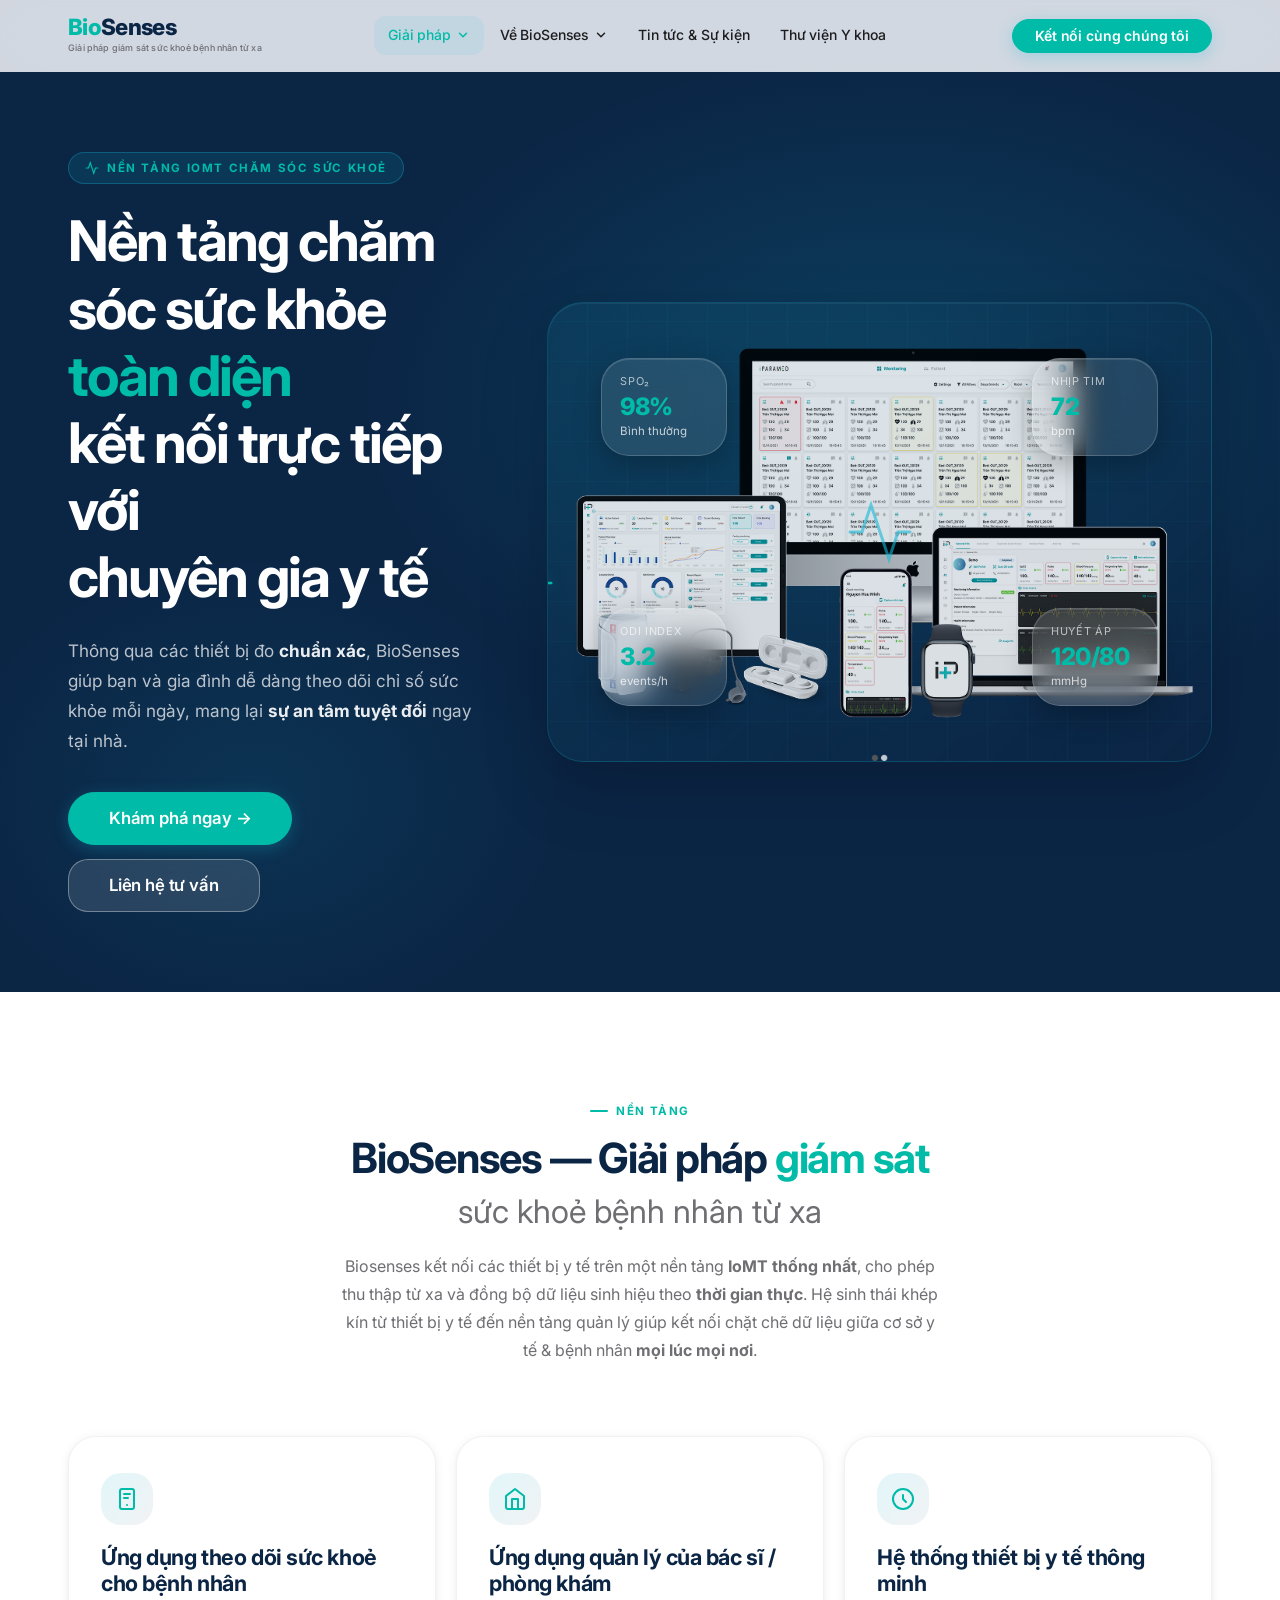
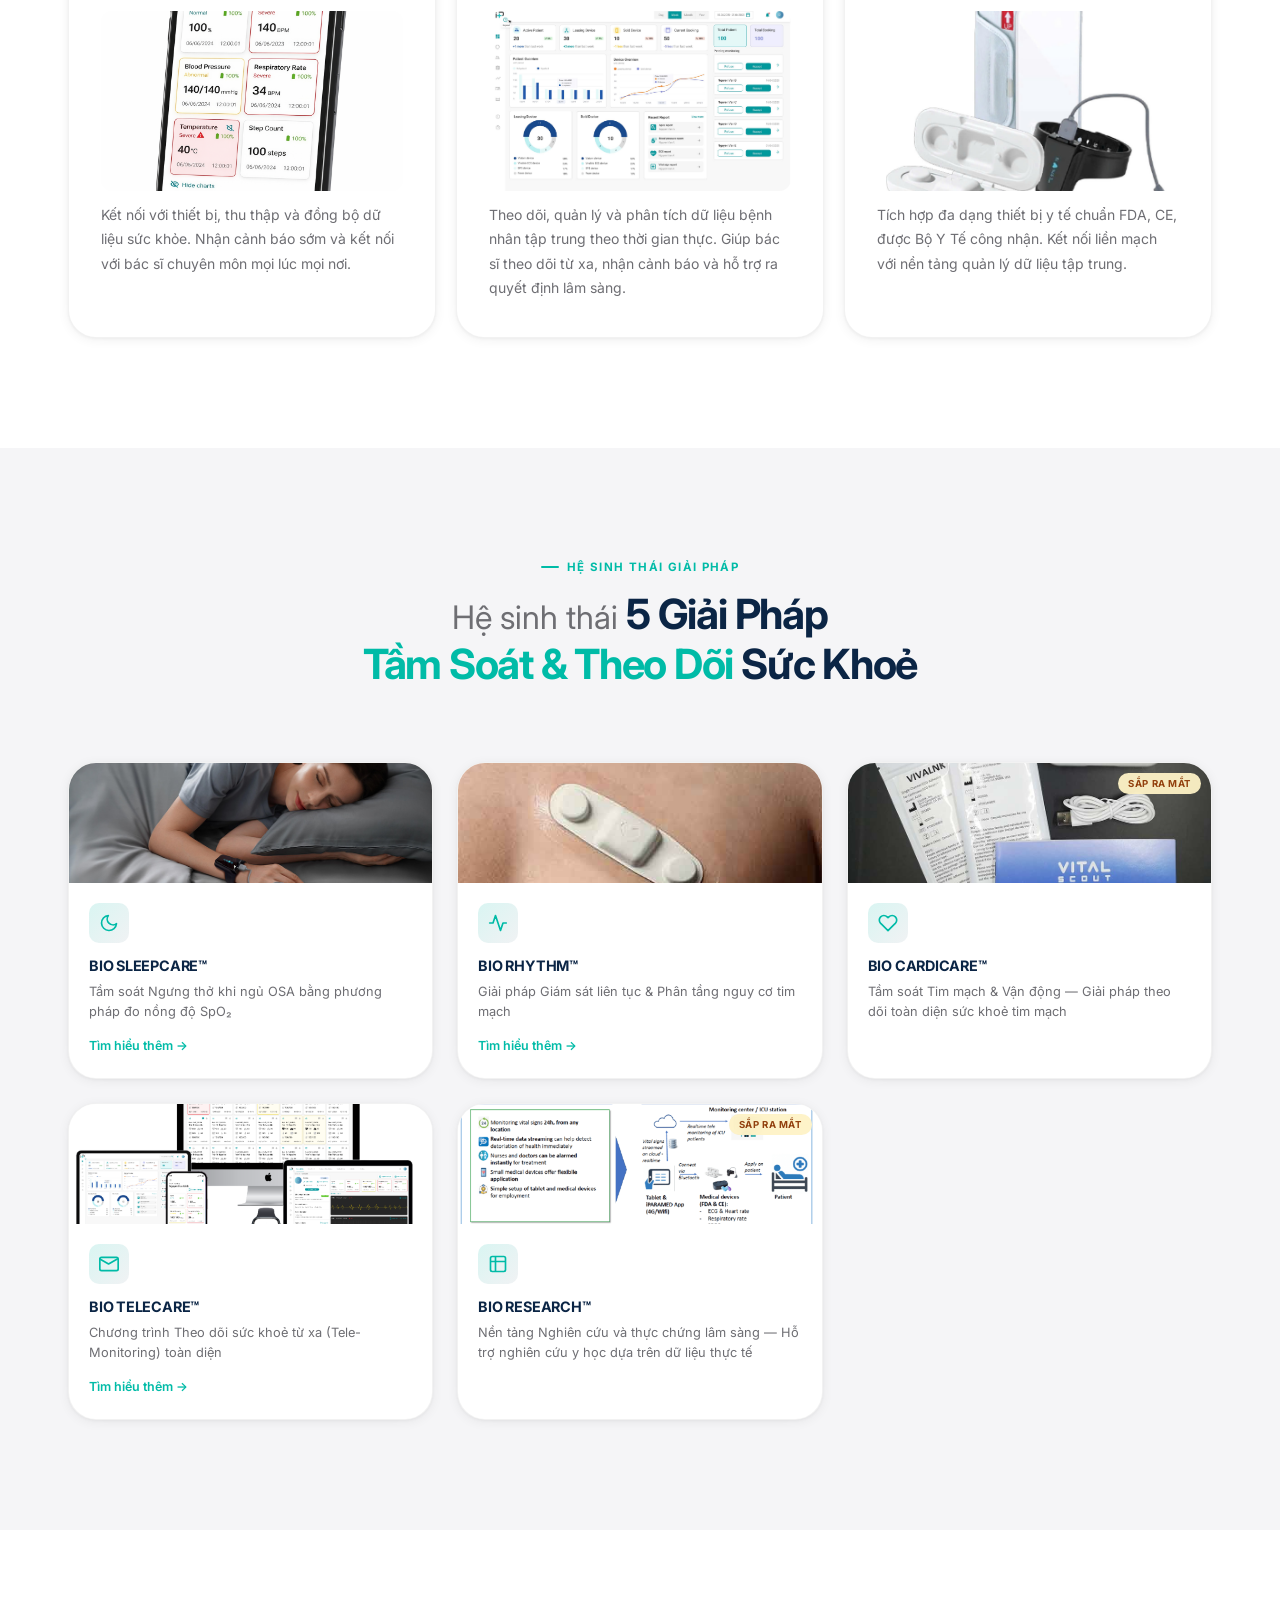
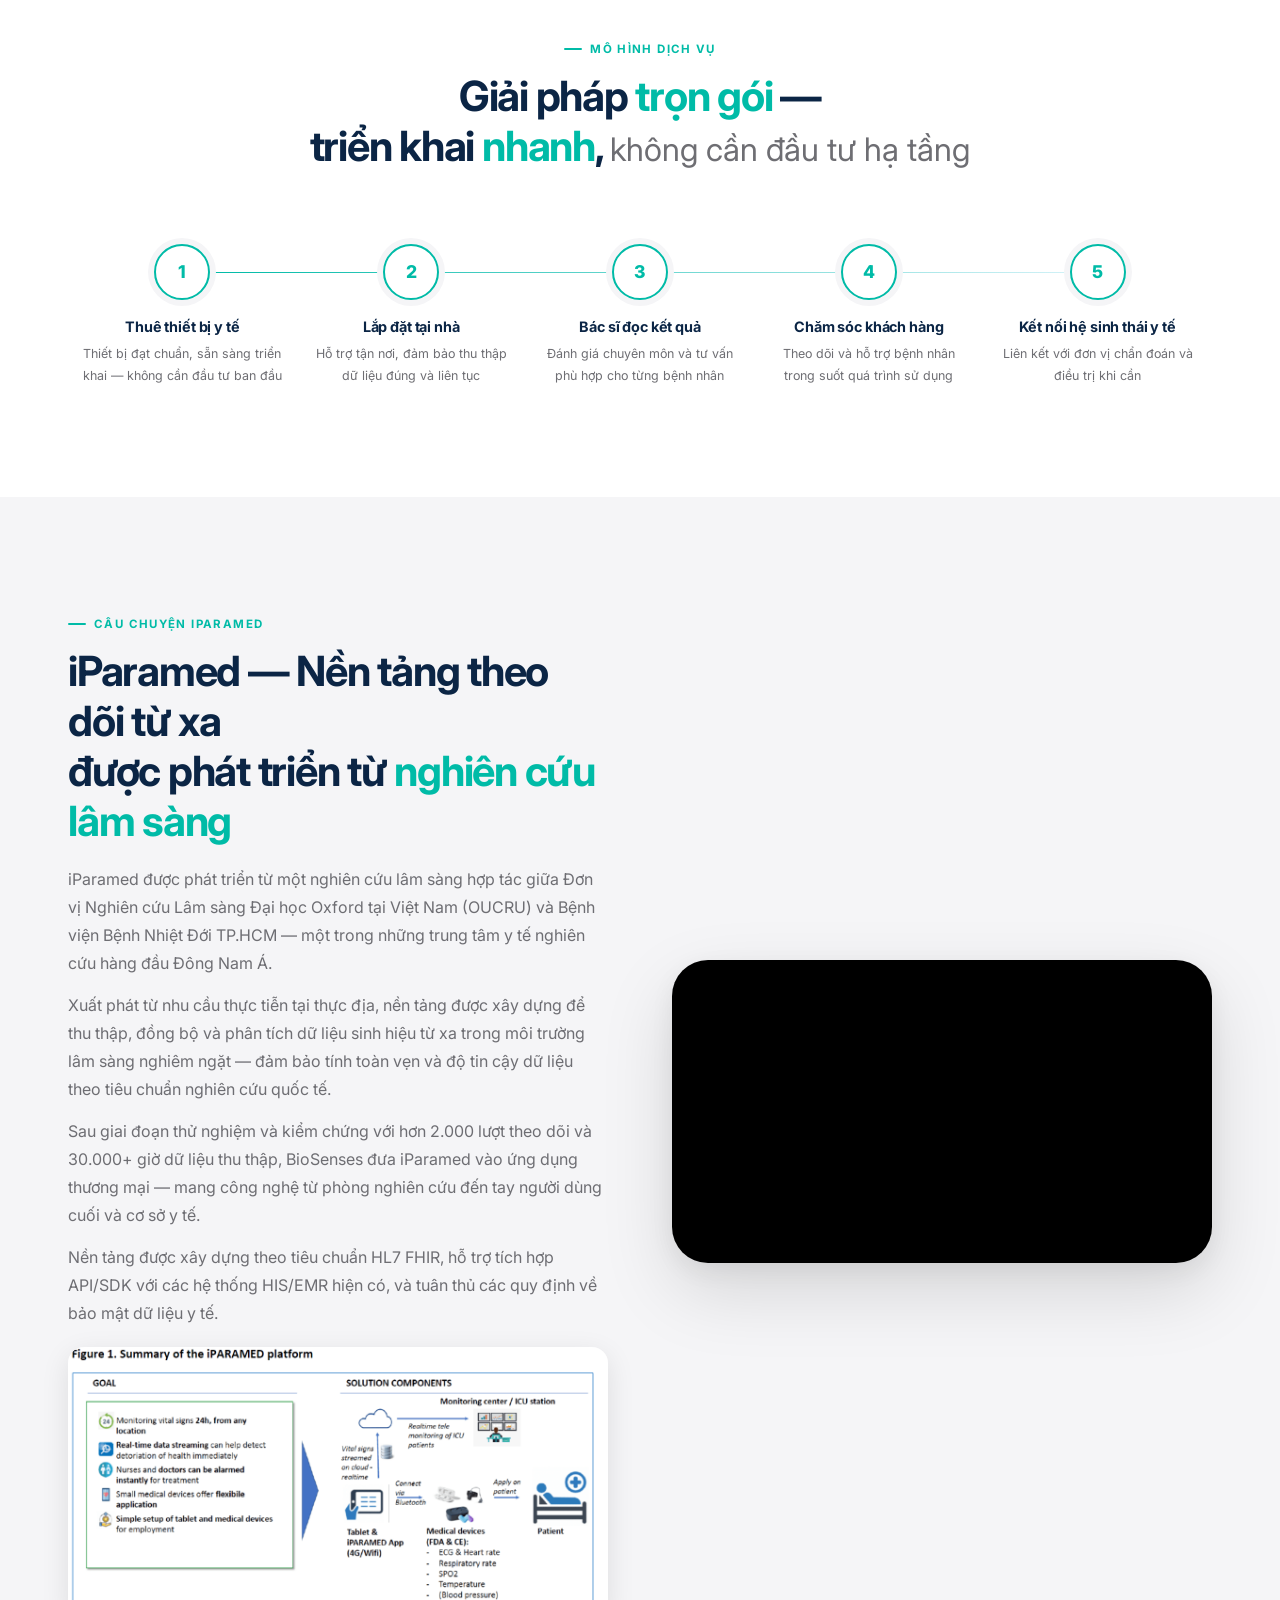
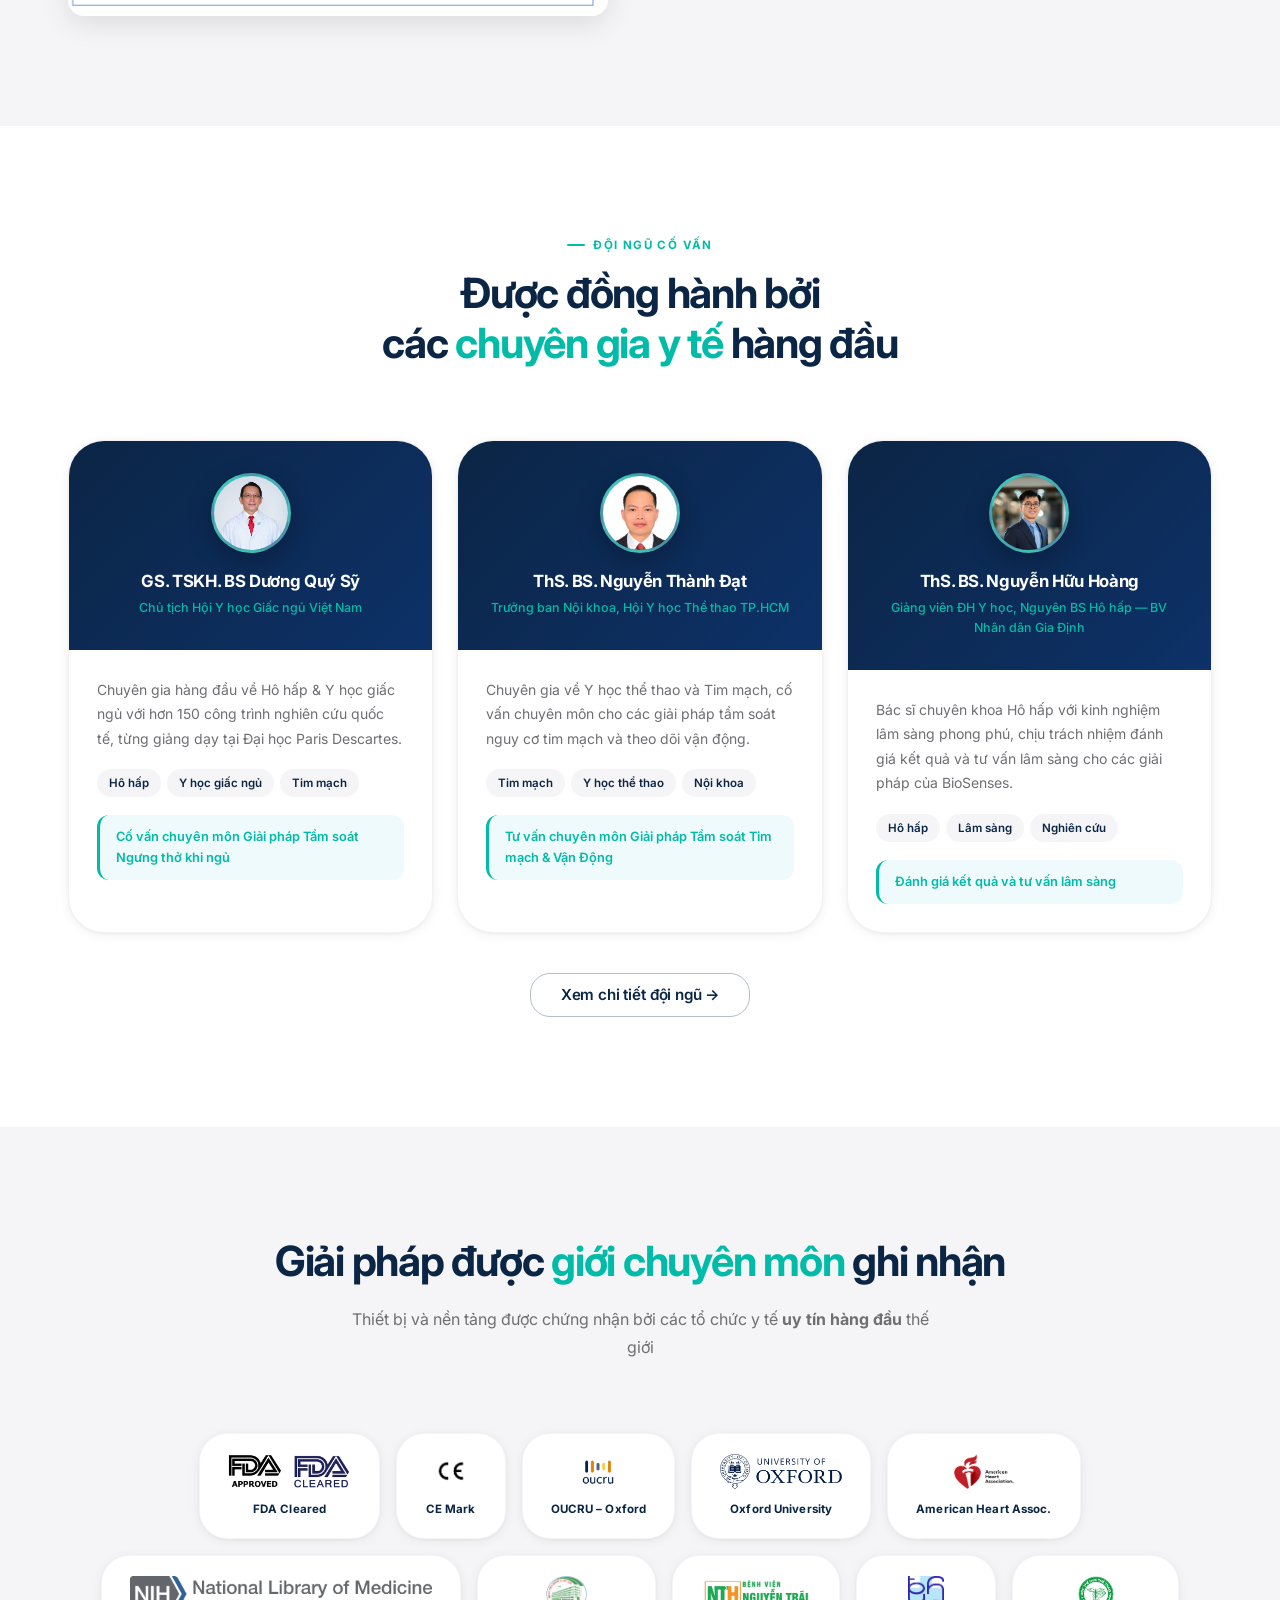
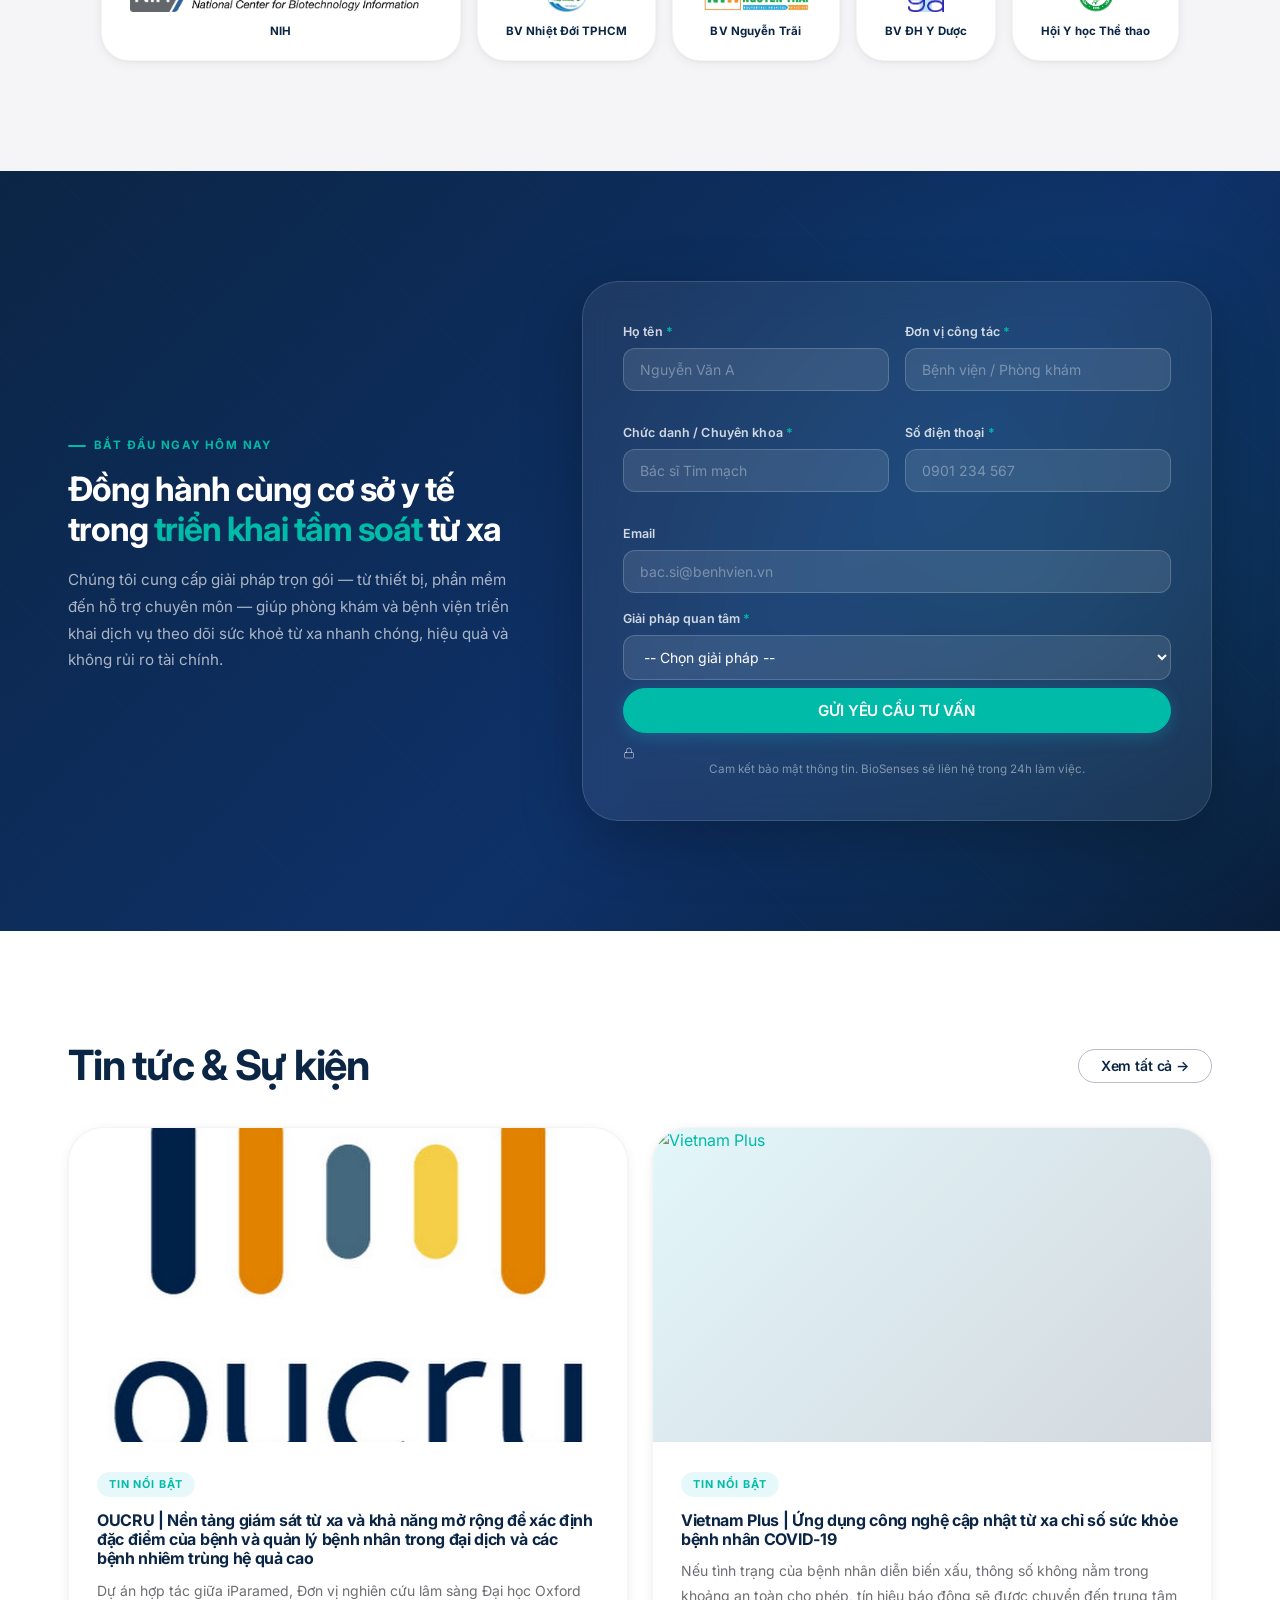
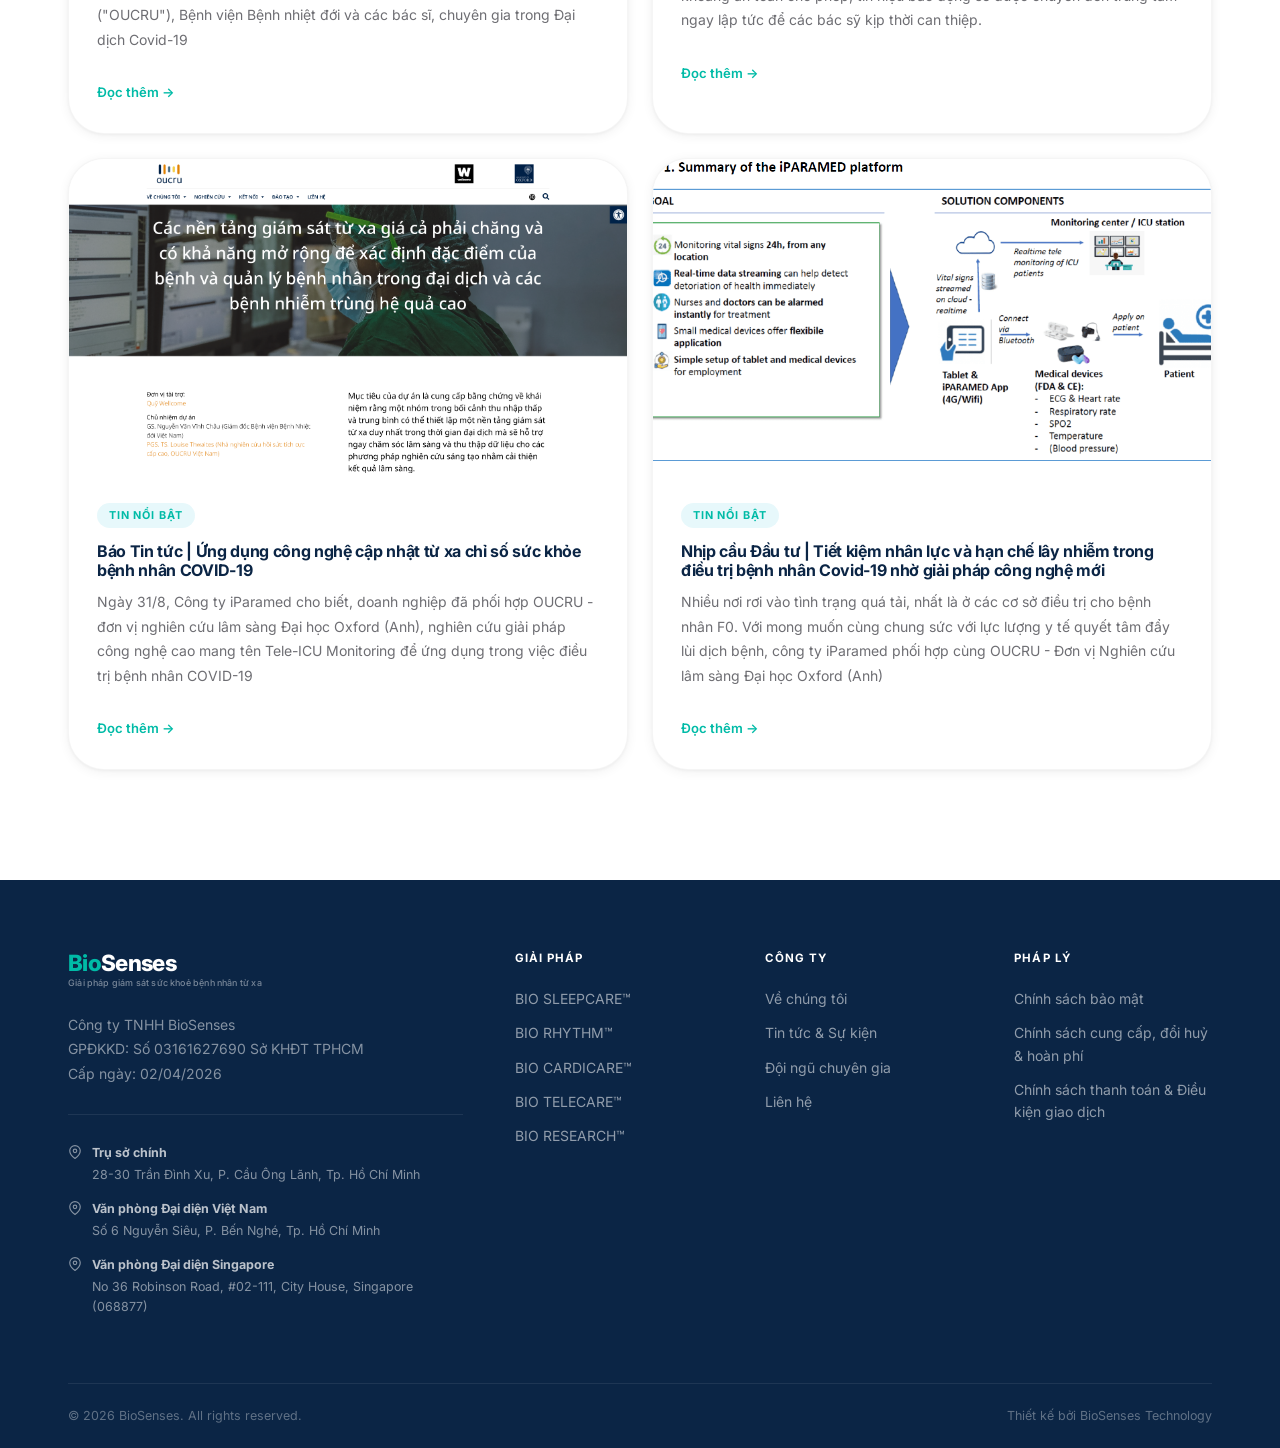
==== index.html @ 15a34243 "Initial commit: BioSenses static marketing website Co-Authored-By: Claude Sonnet 4.6 <noreply@anthro" ====
<!DOCTYPE html>
<html lang="vi">
<head>
  <meta charset="UTF-8" />
  <meta name="viewport" content="width=device-width, initial-scale=1.0" />
  <title>BioSenses — Nền tảng chăm sóc sức khoẻ toàn diện</title>
  <meta name="description" content="BioSenses là nền tảng IoMT giám sát sức khoẻ bệnh nhân từ xa, kết nối thiết bị y tế thông minh với bác sĩ chuyên môn." />
  <link rel="stylesheet" href="styles.css" />
  <link rel="preconnect" href="https://fonts.googleapis.com" />
  <link rel="preconnect" href="https://fonts.gstatic.com" crossorigin />
</head>
<body>

<!-- ═══════════════════════════════════════════════
     NAVIGATION
═══════════════════════════════════════════════ -->
<nav class="navbar" role="navigation" aria-label="Main navigation">
  <div class="container">
    <a href="index.html" class="nav-logo" aria-label="BioSenses trang chủ">
      <div class="nav-logo-wordmark">
        <span class="nav-logo-name"><span class="bio">Bio</span><span class="senses">Senses</span></span>
        <span class="nav-logo-tagline">Giải pháp giám sát sức khoẻ bệnh nhân từ xa</span>
      </div>
    </a>

    <ul class="nav-menu" role="list">
      <li class="nav-item has-dropdown">
        <a href="index.html#solutions" class="nav-link active" aria-haspopup="true" aria-expanded="false">
          Giải pháp
          <svg width="14" height="14" viewBox="0 0 24 24" fill="none" stroke="currentColor" stroke-width="2.5" stroke-linecap="round"><polyline points="6 9 12 15 18 9"/></svg>
        </a>
        <div class="nav-dropdown" role="menu">
          <a href="bio-sleepcare.html" class="nav-dropdown-item" role="menuitem"><span class="nav-dot"></span> BIO SLEEPCARE™</a>
          <a href="bio-rhythm.html" class="nav-dropdown-item" role="menuitem"><span class="nav-dot"></span> BIO RHYTHM™</a>
          <a href="#" class="nav-dropdown-item" role="menuitem"><span class="nav-dot"></span> BIO CARDICARE™ <span class="badge-soon">Sắp ra mắt</span></a>
          <a href="bio-telecare.html" class="nav-dropdown-item" role="menuitem"><span class="nav-dot"></span> BIO TELECARE™</a>
          <a href="#" class="nav-dropdown-item" role="menuitem"><span class="nav-dot"></span> BIO RESEARCH™ <span class="badge-soon">Sắp ra mắt</span></a>
        </div>
      </li>
      <li class="nav-item has-dropdown">
        <a href="about.html" class="nav-link" aria-haspopup="true" aria-expanded="false">
          Về BioSenses
          <svg width="14" height="14" viewBox="0 0 24 24" fill="none" stroke="currentColor" stroke-width="2.5" stroke-linecap="round"><polyline points="6 9 12 15 18 9"/></svg>
        </a>
        <div class="nav-dropdown" role="menu">
          <a href="about.html" class="nav-dropdown-item" role="menuitem"><span class="nav-dot"></span> Về BioSenses</a>
          <a href="advisory.html" class="nav-dropdown-item" role="menuitem"><span class="nav-dot"></span> Đội ngũ chuyên gia</a>
        </div>
      </li>
      <li class="nav-item"><a href="news.html" class="nav-link">Tin tức &amp; Sự kiện</a></li>
      <li class="nav-item"><a href="#" class="nav-link">Thư viện Y khoa</a></li>
    </ul>

    <div class="nav-cta">
      <a href="contact.html" class="btn btn-primary btn-sm">Kết nối cùng chúng tôi</a>
    </div>

    <button class="hamburger" aria-label="Mở menu" aria-expanded="false">
      <span></span><span></span><span></span>
    </button>
  </div>
</nav>

<!-- ═══════════════════════════════════════════════
     HERO
═══════════════════════════════════════════════ -->
<section class="hero" aria-label="Hero">
  <div class="container">
    <div class="hero-grid">
      <!-- Left text -->
      <div class="hero-content">
        <div class="hero-label">
          <svg width="14" height="14" viewBox="0 0 24 24" fill="none" stroke="currentColor" stroke-width="2" stroke-linecap="round"><path d="M22 12h-4l-3 9L9 3l-3 9H2"/></svg>
          Nền tảng IoMT chăm sóc sức khoẻ
        </div>
        <h1>Nền tảng chăm sóc sức khỏe <span class="hl">toàn diện</span><br>kết nối trực tiếp với<br><strong>chuyên gia y tế</strong></h1>
        <p>Thông qua các thiết bị đo <strong style="color:rgba(255,255,255,.92)">chuẩn xác</strong>, BioSenses giúp bạn và gia đình dễ dàng theo dõi chỉ số sức khỏe mỗi ngày, mang lại <strong style="color:rgba(255,255,255,.92)">sự an tâm tuyệt đối</strong> ngay tại nhà.</p>
        <div class="hero-btns">
          <a href="#solutions" class="btn btn-primary btn-lg">Khám phá ngay →</a>
          <a href="contact.html" class="btn btn-outline-white btn-lg">Liên hệ tư vấn</a>
        </div>
      </div>

      <!-- Right visual -->
      <div class="hero-visual">
        <div class="hero-dark-panel">
          <img src="assets/images/slider-homepage.png" alt="BioSenses Platform" style="position:absolute;inset:0;width:100%;height:100%;object-fit:cover;opacity:0.85;border-radius:inherit;">
          <!-- Stat cards -->
          <div class="stat-card">
            <div class="stat-card-label">SpO₂</div>
            <div class="stat-card-value">98%</div>
            <div class="stat-card-unit">Bình thường</div>
          </div>
          <div class="stat-card">
            <div class="stat-card-label">Nhịp tim</div>
            <div class="stat-card-value">72</div>
            <div class="stat-card-unit">bpm</div>
          </div>
          <div class="stat-card">
            <div class="stat-card-label">ODI Index</div>
            <div class="stat-card-value">3.2</div>
            <div class="stat-card-unit">events/h</div>
          </div>
          <div class="stat-card">
            <div class="stat-card-label">Huyết áp</div>
            <div class="stat-card-value">120/80</div>
            <div class="stat-card-unit">mmHg</div>
          </div>

          <!-- ECG animation -->
          <svg class="ecg-svg" viewBox="0 0 800 80" preserveAspectRatio="none" aria-hidden="true">
            <path class="ecg-path" d="
              M0,40 L60,40 L80,40 L90,15 L100,65 L110,10 L120,65 L130,40 L200,40
              L220,40 L230,15 L240,65 L250,10 L260,65 L270,40 L340,40
              L360,40 L370,15 L380,65 L390,10 L400,65 L410,40 L480,40
              L500,40 L510,15 L520,65 L530,10 L540,65 L550,40 L620,40
              L640,40 L650,15 L660,65 L670,10 L680,65 L690,40 L800,40
            "/>
          </svg>

          <!-- Center icon -->
          <div style="position:relative;z-index:2;text-align:center;">
            <svg width="72" height="72" viewBox="0 0 24 24" fill="none" stroke="rgba(20,184,212,.6)" stroke-width="1" stroke-linecap="round">
              <path d="M22 12h-4l-3 9L9 3l-3 9H2"/>
            </svg>
          </div>
        </div>
      </div>
    </div>
  </div>
</section>

<!-- ═══════════════════════════════════════════════
     PLATFORM SECTION
═══════════════════════════════════════════════ -->
<section class="section bg-white">
  <div class="container">
    <div class="section-header centered">
      <div class="section-label">Nền tảng</div>
      <h2>BioSenses — Giải pháp <span class="hl">giám sát</span><br><span class="hl-muted">sức khoẻ bệnh nhân từ xa</span></h2>
      <p>Biosenses kết nối các thiết bị y tế trên một nền tảng <strong>IoMT thống nhất</strong>, cho phép thu thập từ xa và đồng bộ dữ liệu sinh hiệu theo <strong>thời gian thực</strong>. Hệ sinh thái khép kín từ thiết bị y tế đến nền tảng quản lý giúp kết nối chặt chẽ dữ liệu giữa cơ sở y tế &amp; bệnh nhân <strong>mọi lúc mọi nơi</strong>.</p>
    </div>

    <div class="product-grid">
      <!-- Card 1 -->
      <div class="product-card fade-up">
        <div class="card-icon">
          <svg width="24" height="24" viewBox="0 0 24 24" fill="none" stroke="currentColor" stroke-width="2" stroke-linecap="round" stroke-linejoin="round">
            <rect x="5" y="2" width="14" height="20" rx="2"/><path d="M12 18h.01"/><path d="M9 7h6"/><path d="M9 11h4"/>
          </svg>
        </div>
        <h3>Ứng dụng theo dõi sức khoẻ cho bệnh nhân</h3>
        <img src="assets/images/app-patient-home.png" alt="" style="width:100%;border-radius:12px;margin:12px 0;object-fit:cover;max-height:180px;">
        <p>Kết nối với thiết bị, thu thập và đồng bộ dữ liệu sức khỏe. Nhận cảnh báo sớm và kết nối với bác sĩ chuyên môn mọi lúc mọi nơi.</p>
      </div>

      <!-- Card 2 -->
      <div class="product-card fade-up">
        <div class="card-icon">
          <svg width="24" height="24" viewBox="0 0 24 24" fill="none" stroke="currentColor" stroke-width="2" stroke-linecap="round" stroke-linejoin="round">
            <path d="M3 9l9-7 9 7v11a2 2 0 0 1-2 2H5a2 2 0 0 1-2-2z"/><polyline points="9 22 9 12 15 12 15 22"/>
          </svg>
        </div>
        <h3>Ứng dụng quản lý của bác sĩ / phòng khám</h3>
        <img src="assets/images/portal-dashboard.jpg" alt="" style="width:100%;border-radius:12px;margin:12px 0;object-fit:cover;max-height:180px;">
        <p>Theo dõi, quản lý và phân tích dữ liệu bệnh nhân tập trung theo thời gian thực. Giúp bác sĩ theo dõi từ xa, nhận cảnh báo và hỗ trợ ra quyết định lâm sàng.</p>
      </div>

      <!-- Card 3 -->
      <div class="product-card fade-up">
        <div class="card-icon">
          <svg width="24" height="24" viewBox="0 0 24 24" fill="none" stroke="currentColor" stroke-width="2" stroke-linecap="round" stroke-linejoin="round">
            <path d="M12 2a10 10 0 1 0 0 20 10 10 0 0 0 0-20z"/><path d="M12 8v4l3 3"/>
          </svg>
        </div>
        <h3>Hệ thống thiết bị y tế thông minh</h3>
        <img src="assets/images/device-all.jpg" alt="" style="width:100%;border-radius:12px;margin:12px 0;object-fit:cover;max-height:180px;">
        <p>Tích hợp đa dạng thiết bị y tế chuẩn FDA, CE, được Bộ Y Tế công nhận. Kết nối liền mạch với nền tảng quản lý dữ liệu tập trung.</p>
      </div>
    </div>
  </div>
</section>

<!-- ═══════════════════════════════════════════════
     5 SOLUTIONS
═══════════════════════════════════════════════ -->
<section class="section bg-light" id="solutions">
  <div class="container">
    <div class="section-header centered">
      <div class="section-label">Hệ sinh thái giải pháp</div>
      <h2><span class="hl-muted">Hệ sinh thái</span> 5 Giải Pháp<br><span class="hl">Tầm Soát &amp; Theo Dõi</span> Sức Khoẻ</h2>
    </div>

    <div class="solutions-grid">
      <!-- BIO SLEEPCARE -->
      <a href="bio-sleepcare.html" class="solution-card fade-up" style="text-decoration:none;">
        <div class="solution-card-thumb">
          <img src="assets/images/device-spo2.jpg" alt="BIO SLEEPCARE">
        </div>
        <div class="solution-card-body">
          <div class="solution-card-icon">
            <svg width="20" height="20" viewBox="0 0 24 24" fill="none" stroke="currentColor" stroke-width="2" stroke-linecap="round" stroke-linejoin="round"><path d="M21 12.79A9 9 0 1 1 11.21 3 7 7 0 0 0 21 12.79z"/></svg>
          </div>
          <h3>BIO SLEEPCARE™</h3>
          <p>Tầm soát Ngưng thở khi ngủ OSA bằng phương pháp đo nồng độ SpO₂</p>
          <span class="solution-card-link">Tìm hiểu thêm →</span>
        </div>
      </a>

      <!-- BIO RHYTHM -->
      <a href="bio-rhythm.html" class="solution-card fade-up" style="text-decoration:none;">
        <div class="solution-card-thumb">
          <img src="assets/images/device-ecg.jpg" alt="BIO RHYTHM">
        </div>
        <div class="solution-card-body">
          <div class="solution-card-icon">
            <svg width="20" height="20" viewBox="0 0 24 24" fill="none" stroke="currentColor" stroke-width="2" stroke-linecap="round" stroke-linejoin="round"><path d="M22 12h-4l-3 9L9 3l-3 9H2"/></svg>
          </div>
          <h3>BIO RHYTHM™</h3>
          <p>Giải pháp Giám sát liên tục &amp; Phân tầng nguy cơ tim mạch</p>
          <span class="solution-card-link">Tìm hiểu thêm →</span>
        </div>
      </a>

      <!-- BIO CARDICARE -->
      <div class="solution-card coming-soon fade-up">
        <div class="solution-card-thumb">
          <img src="assets/images/device-ecg-2.jpg" alt="BIO CARDICARE">
          <span class="badge-soon">Sắp ra mắt</span>
        </div>
        <div class="solution-card-body">
          <div class="solution-card-icon">
            <svg width="20" height="20" viewBox="0 0 24 24" fill="none" stroke="currentColor" stroke-width="2" stroke-linecap="round" stroke-linejoin="round"><path d="M20.84 4.61a5.5 5.5 0 0 0-7.78 0L12 5.67l-1.06-1.06a5.5 5.5 0 0 0-7.78 7.78l1.06 1.06L12 21.23l7.78-7.78 1.06-1.06a5.5 5.5 0 0 0 0-7.78z"/></svg>
          </div>
          <h3>BIO CARDICARE™</h3>
          <p>Tầm soát Tim mạch &amp; Vận động — Giải pháp theo dõi toàn diện sức khoẻ tim mạch</p>
        </div>
      </div>

      <!-- BIO TELECARE -->
      <a href="bio-telecare.html" class="solution-card fade-up" style="text-decoration:none;">
        <div class="solution-card-thumb">
          <img src="assets/images/iparamed-system.png" alt="BIO TELECARE">
        </div>
        <div class="solution-card-body">
          <div class="solution-card-icon">
            <svg width="20" height="20" viewBox="0 0 24 24" fill="none" stroke="currentColor" stroke-width="2" stroke-linecap="round" stroke-linejoin="round"><path d="M1 6l10.5 6L22 6"/><path d="M1 6v12a2 2 0 0 0 2 2h18a2 2 0 0 0 2-2V6a2 2 0 0 0-2-2H3a2 2 0 0 0-2 2z"/></svg>
          </div>
          <h3>BIO TELECARE™</h3>
          <p>Chương trình Theo dõi sức khoẻ từ xa (Tele-Monitoring) toàn diện</p>
          <span class="solution-card-link">Tìm hiểu thêm →</span>
        </div>
      </a>

      <!-- BIO RESEARCH -->
      <div class="solution-card coming-soon fade-up">
        <div class="solution-card-thumb">
          <img src="assets/images/research-oucru.png" alt="BIO RESEARCH">
          <span class="badge-soon">Sắp ra mắt</span>
        </div>
        <div class="solution-card-body">
          <div class="solution-card-icon">
            <svg width="20" height="20" viewBox="0 0 24 24" fill="none" stroke="currentColor" stroke-width="2" stroke-linecap="round" stroke-linejoin="round"><path d="M9 3H5a2 2 0 0 0-2 2v4m6-6h10a2 2 0 0 1 2 2v4M9 3v18m0 0h10a2 2 0 0 0 2-2V9M9 21H5a2 2 0 0 1-2-2V9m0 0h18"/></svg>
          </div>
          <h3>BIO RESEARCH™</h3>
          <p>Nền tảng Nghiên cứu và thực chứng lâm sàng — Hỗ trợ nghiên cứu y học dựa trên dữ liệu thực tế</p>
        </div>
      </div>
    </div>
  </div>
</section>

<!-- ═══════════════════════════════════════════════
     SERVICE MODEL
═══════════════════════════════════════════════ -->
<section class="section bg-white">
  <div class="container">
    <div class="section-header centered">
      <div class="section-label">Mô hình dịch vụ</div>
      <h2>Giải pháp <span class="hl">trọn gói</span> —<br>triển khai <span class="hl">nhanh</span>, <span class="hl-muted">không cần đầu tư hạ tầng</span></h2>
    </div>

    <div class="steps-row">
      <div class="step-item fade-up">
        <div class="step-num">1</div>
        <h4>Thuê thiết bị y tế</h4>
        <p>Thiết bị đạt chuẩn, sẵn sàng triển khai — không cần đầu tư ban đầu</p>
      </div>
      <div class="step-item fade-up">
        <div class="step-num">2</div>
        <h4>Lắp đặt tại nhà</h4>
        <p>Hỗ trợ tận nơi, đảm bảo thu thập dữ liệu đúng và liên tục</p>
      </div>
      <div class="step-item fade-up">
        <div class="step-num">3</div>
        <h4>Bác sĩ đọc kết quả</h4>
        <p>Đánh giá chuyên môn và tư vấn phù hợp cho từng bệnh nhân</p>
      </div>
      <div class="step-item fade-up">
        <div class="step-num">4</div>
        <h4>Chăm sóc khách hàng</h4>
        <p>Theo dõi và hỗ trợ bệnh nhân trong suốt quá trình sử dụng</p>
      </div>
      <div class="step-item fade-up">
        <div class="step-num">5</div>
        <h4>Kết nối hệ sinh thái y tế</h4>
        <p>Liên kết với đơn vị chẩn đoán và điều trị khi cần</p>
      </div>
    </div>
  </div>
</section>

<!-- ═══════════════════════════════════════════════
     IPARAMED ORIGIN STORY
═══════════════════════════════════════════════ -->
<section class="section bg-light">
  <div class="container">
    <div class="origin-grid">
      <div class="origin-content">
        <div class="section-label">Câu chuyện iParamed</div>
        <h2>iParamed — Nền tảng theo dõi từ xa<br>được phát triển từ <span class="hl">nghiên cứu lâm sàng</span></h2>
        <p>iParamed được phát triển từ một nghiên cứu lâm sàng hợp tác giữa Đơn vị Nghiên cứu Lâm sàng Đại học Oxford tại Việt Nam (OUCRU) và Bệnh viện Bệnh Nhiệt Đới TP.HCM — một trong những trung tâm y tế nghiên cứu hàng đầu Đông Nam Á.</p>
        <p>Xuất phát từ nhu cầu thực tiễn tại thực địa, nền tảng được xây dựng để thu thập, đồng bộ và phân tích dữ liệu sinh hiệu từ xa trong môi trường lâm sàng nghiêm ngặt — đảm bảo tính toàn vẹn và độ tin cậy dữ liệu theo tiêu chuẩn nghiên cứu quốc tế.</p>
        <p>Sau giai đoạn thử nghiệm và kiểm chứng với hơn 2.000 lượt theo dõi và 30.000+ giờ dữ liệu thu thập, BioSenses đưa iParamed vào ứng dụng thương mại — mang công nghệ từ phòng nghiên cứu đến tay người dùng cuối và cơ sở y tế.</p>
        <p>Nền tảng được xây dựng theo tiêu chuẩn HL7 FHIR, hỗ trợ tích hợp API/SDK với các hệ thống HIS/EMR hiện có, và tuân thủ các quy định về bảo mật dữ liệu y tế.</p>
        <img src="assets/images/research-oucru.png" alt="OUCRU x Oxford x iParamed" style="width:100%;border-radius:16px;margin-top:20px;box-shadow:0 8px 28px rgba(0,0,0,0.1);">
      </div>
      <div>
        <div class="video-embed">
          <iframe
            src="https://www.youtube.com/embed/zkNiOHSmL_Y"
            title="BioSenses — iParamed Story"
            allow="accelerometer; autoplay; clipboard-write; encrypted-media; gyroscope; picture-in-picture"
            allowfullscreen
            loading="lazy">
          </iframe>
        </div>
      </div>
    </div>
  </div>
</section>

<!-- ═══════════════════════════════════════════════
     ADVISORY BOARD
═══════════════════════════════════════════════ -->
<section class="section bg-white">
  <div class="container">
    <div class="section-header centered">
      <div class="section-label">Đội ngũ cố vấn</div>
      <h2>Được đồng hành bởi<br>các <span class="hl">chuyên gia y tế</span> hàng đầu</h2>
    </div>

    <div class="doctors-grid">
      <div class="doctor-card fade-up">
        <div class="doctor-card-header">
          <div class="doctor-avatar" style="overflow:hidden;padding:0;">
            <img src="assets/images/doctor-duong-quy-sy.jpg" alt="GS. TSKH. BS Dương Quý Sỹ" style="width:100%;height:100%;object-fit:cover;object-position:top;">
          </div>
          <h3>GS. TSKH. BS Dương Quý Sỹ</h3>
          <div class="doctor-title">Chủ tịch Hội Y học Giấc ngủ Việt Nam</div>
        </div>
        <div class="doctor-card-body">
          <p>Chuyên gia hàng đầu về Hô hấp &amp; Y học giấc ngủ với hơn 150 công trình nghiên cứu quốc tế, từng giảng dạy tại Đại học Paris Descartes.</p>
          <div class="doctor-tags">
            <span class="doctor-tag">Hô hấp</span>
            <span class="doctor-tag">Y học giấc ngủ</span>
            <span class="doctor-tag">Tim mạch</span>
          </div>
          <div class="doctor-role">Cố vấn chuyên môn Giải pháp Tầm soát Ngưng thở khi ngủ</div>
        </div>
      </div>

      <div class="doctor-card fade-up">
        <div class="doctor-card-header">
          <div class="doctor-avatar" style="overflow:hidden;padding:0;">
            <img src="assets/images/doctor-nguyen-thanh-dat.jpg" alt="ThS. BS. Nguyễn Thành Đạt" style="width:100%;height:100%;object-fit:cover;object-position:top;">
          </div>
          <h3>ThS. BS. Nguyễn Thành Đạt</h3>
          <div class="doctor-title">Trưởng ban Nội khoa, Hội Y học Thể thao TP.HCM</div>
        </div>
        <div class="doctor-card-body">
          <p>Chuyên gia về Y học thể thao và Tim mạch, cố vấn chuyên môn cho các giải pháp tầm soát nguy cơ tim mạch và theo dõi vận động.</p>
          <div class="doctor-tags">
            <span class="doctor-tag">Tim mạch</span>
            <span class="doctor-tag">Y học thể thao</span>
            <span class="doctor-tag">Nội khoa</span>
          </div>
          <div class="doctor-role">Tư vấn chuyên môn Giải pháp Tầm soát Tim mạch &amp; Vận Động</div>
        </div>
      </div>

      <div class="doctor-card fade-up">
        <div class="doctor-card-header">
          <div class="doctor-avatar" style="overflow:hidden;padding:0;">
            <img src="assets/images/doctor-nguyen-huu-hoang.jpg" alt="ThS. BS. Nguyễn Hữu Hoàng" style="width:100%;height:100%;object-fit:cover;object-position:top;">
          </div>
          <h3>ThS. BS. Nguyễn Hữu Hoàng</h3>
          <div class="doctor-title">Giảng viên ĐH Y học, Nguyên BS Hô hấp — BV Nhân dân Gia Định</div>
        </div>
        <div class="doctor-card-body">
          <p>Bác sĩ chuyên khoa Hô hấp với kinh nghiệm lâm sàng phong phú, chịu trách nhiệm đánh giá kết quả và tư vấn lâm sàng cho các giải pháp của BioSenses.</p>
          <div class="doctor-tags">
            <span class="doctor-tag">Hô hấp</span>
            <span class="doctor-tag">Lâm sàng</span>
            <span class="doctor-tag">Nghiên cứu</span>
          </div>
          <div class="doctor-role">Đánh giá kết quả và tư vấn lâm sàng</div>
        </div>
      </div>
    </div>

    <div class="text-center" style="margin-top:40px;">
      <a href="advisory.html" class="btn btn-outline">Xem chi tiết đội ngũ →</a>
    </div>
  </div>
</section>

<!-- ═══════════════════════════════════════════════
     RECOGNITION
═══════════════════════════════════════════════ -->
<section class="section bg-light">
  <div class="container">
    <div class="section-header centered">
      <h2>Giải pháp được <span class="hl">giới chuyên môn</span> ghi nhận</h2>
      <p>Thiết bị và nền tảng được chứng nhận bởi các tổ chức y tế <strong>uy tín hàng đầu</strong> thế giới</p>
    </div>

    <div class="recognition-logos">
      <div class="recognition-badge">
        <img src="assets/images/logo-fda.png" alt="FDA" style="height:36px;width:auto;object-fit:contain;">
        <span class="recognition-badge-name">FDA Cleared</span>
      </div>
      <div class="recognition-badge">
        <img src="assets/images/logo-ce.png" alt="CE Mark" style="height:36px;width:auto;object-fit:contain;">
        <span class="recognition-badge-name">CE Mark</span>
      </div>
      <div class="recognition-badge">
        <img src="assets/images/logo-oucru.jpg" alt="OUCRU" style="height:36px;width:auto;object-fit:contain;">
        <span class="recognition-badge-name">OUCRU – Oxford</span>
      </div>
      <div class="recognition-badge">
        <img src="assets/images/logo-oxford.png" alt="Oxford University" style="height:36px;width:auto;object-fit:contain;">
        <span class="recognition-badge-name">Oxford University</span>
      </div>
      <div class="recognition-badge">
        <img src="assets/images/logo-aha.png" alt="AHA" style="height:36px;width:auto;object-fit:contain;">
        <span class="recognition-badge-name">American Heart Assoc.</span>
      </div>
      <div class="recognition-badge">
        <img src="assets/images/logo-nih.png" alt="NIH" style="height:36px;width:auto;object-fit:contain;">
        <span class="recognition-badge-name">NIH</span>
      </div>
      <div class="recognition-badge">
        <img src="assets/images/logo-bv-nhiet-doi.jpg" alt="BV Nhiệt Đới" style="height:36px;width:auto;object-fit:contain;">
        <span class="recognition-badge-name">BV Nhiệt Đới TPHCM</span>
      </div>
      <div class="recognition-badge">
        <img src="assets/images/logo-bv-nguyen-trai.png" alt="BV Nguyễn Trãi" style="height:36px;width:auto;object-fit:contain;">
        <span class="recognition-badge-name">BV Nguyễn Trãi</span>
      </div>
      <div class="recognition-badge">
        <img src="assets/images/logo-bv-y-duoc.webp" alt="BV ĐH Y Dược" style="height:36px;width:auto;object-fit:contain;">
        <span class="recognition-badge-name">BV ĐH Y Dược</span>
      </div>
      <div class="recognition-badge">
        <img src="assets/images/logo-hoi-the-thao.png" alt="Hội Y học Thể thao" style="height:36px;width:auto;object-fit:contain;">
        <span class="recognition-badge-name">Hội Y học Thể thao</span>
      </div>
    </div>
  </div>
</section>

<!-- ═══════════════════════════════════════════════
     CTA FORM SECTION
═══════════════════════════════════════════════ -->
<section class="section cta-section" id="contact-form">
  <div class="container">
    <div class="cta-grid">
      <div class="cta-left">
        <div class="section-label" style="color:var(--color-accent)">Bắt đầu ngay hôm nay</div>
        <h2>Đồng hành cùng cơ sở y tế<br>trong <span class="hl">triển khai tầm soát</span> từ xa</h2>
        <p>Chúng tôi cung cấp giải pháp trọn gói — từ thiết bị, phần mềm đến hỗ trợ chuyên môn — giúp phòng khám và bệnh viện triển khai dịch vụ theo dõi sức khoẻ từ xa nhanh chóng, hiệu quả và không rủi ro tài chính.</p>
      </div>
      <div class="cta-form-wrapper">
        <form class="cta-form" id="main-cta-form" novalidate>
          <div class="form-row">
            <div class="form-group">
              <label for="f-name">Họ tên <span style="color:#00BBA7">*</span></label>
              <input type="text" id="f-name" name="name" placeholder="Nguyễn Văn A" required />
            </div>
            <div class="form-group">
              <label for="f-org">Đơn vị công tác <span style="color:#00BBA7">*</span></label>
              <input type="text" id="f-org" name="org" placeholder="Bệnh viện / Phòng khám" required />
            </div>
          </div>
          <div class="form-row">
            <div class="form-group">
              <label for="f-title">Chức danh / Chuyên khoa <span style="color:#00BBA7">*</span></label>
              <input type="text" id="f-title" name="title" placeholder="Bác sĩ Tim mạch" required />
            </div>
            <div class="form-group">
              <label for="f-phone">Số điện thoại <span style="color:#00BBA7">*</span></label>
              <input type="tel" id="f-phone" name="phone" placeholder="0901 234 567" required />
            </div>
          </div>
          <div class="form-group">
            <label for="f-email">Email</label>
            <input type="email" id="f-email" name="email" placeholder="bac.si@benhvien.vn" />
          </div>
          <div class="form-group">
            <label for="f-solution">Giải pháp quan tâm <span style="color:#00BBA7">*</span></label>
            <select id="f-solution" name="solution" required>
              <option value="">-- Chọn giải pháp --</option>
              <option value="sleepcare">BIO SLEEPCARE™</option>
              <option value="rhythm">BIO RHYTHM™</option>
              <option value="cardicare">BIO CARDICARE™</option>
              <option value="telecare">BIO TELECARE™</option>
              <option value="research">BIO RESEARCH™</option>
            </select>
          </div>
          <button type="submit" class="btn btn-primary" style="width:100%;margin-top:8px;justify-content:center;padding:14px;">GỬI YÊU CẦU TƯ VẤN</button>
          <p class="form-note">
            <svg width="12" height="12" viewBox="0 0 24 24" fill="none" stroke="currentColor" stroke-width="2" stroke-linecap="round" aria-hidden="true"><rect x="3" y="11" width="18" height="11" rx="2"/><path d="M7 11V7a5 5 0 0 1 10 0v4"/></svg>
            Cam kết bảo mật thông tin. BioSenses sẽ liên hệ trong 24h làm việc.
          </p>
        </form>
      </div>
    </div>
  </div>
</section>

<!-- ═══════════════════════════════════════════════
     NEWS
═══════════════════════════════════════════════ -->
<section class="section bg-white">
  <div class="container">
    <div class="news-header">
      <h2>Tin tức &amp; Sự kiện</h2>
      <a href="news.html" class="btn btn-outline btn-sm">Xem tất cả →</a>
    </div>
    <div class="news-grid">
      <article class="news-card fade-up">
        <a href="https://www.oucru.org/vi/project/cac-nen-tang-giam-sat-tu-xa-gia-ca-phai-chang-va-co-kha-nang-mo-rong-de-xac-dinh-dac-diem-cua-benh-va-quan-ly-benh-nhan-trong-dai-dich-va-cac-benh-nhiem-trung-he-qua-cao/" target="_blank" rel="noopener noreferrer" style="text-decoration:none;color:inherit;display:contents;">
          <div class="news-card-image"><img src="assets/images/logo-oucru.jpg" alt="OUCRU" style="width:100%;height:100%;object-fit:cover;"></div>
          <div class="news-card-body">
            <span class="news-tag">Tin nổi bật</span>
            <h3>OUCRU | Nền tảng giám sát từ xa và khả năng mở rộng để xác định đặc điểm của bệnh và quản lý bệnh nhân trong đại dịch và các bệnh nhiêm trùng hệ quả cao</h3>
            <p>Dự án hợp tác giữa iParamed, Đơn vị nghiên cứu lâm sàng Đại học Oxford ("OUCRU"), Bệnh viện Bệnh nhiệt đới và các bác sĩ, chuyên gia trong Đại dịch Covid-19</p>
            <span class="news-read-more">Đọc thêm →</span>
          </div>
        </a>
      </article>
      <article class="news-card fade-up">
        <a href="https://www.vietnamplus.vn/ung-dung-cong-nghe-cap-nhat-tu-xa-chi-so-suc-khoe-benh-nhan-covid-19-post/37744.vnp" target="_blank" rel="noopener noreferrer" style="text-decoration:none;color:inherit;display:contents;">
          <div class="news-card-image"><img src="assets/images/pr-vnexpress.png" alt="Vietnam Plus" style="width:100%;height:100%;object-fit:cover;"></div>
          <div class="news-card-body">
            <span class="news-tag">Tin nổi bật</span>
            <h3>Vietnam Plus | Ứng dụng công nghệ cập nhật từ xa chỉ số sức khỏe bệnh nhân COVID-19</h3>
            <p>Nếu tình trạng của bệnh nhân diễn biến xấu, thông số không nằm trong khoảng an toàn cho phép, tín hiệu báo động sẽ được chuyển đến trung tâm ngay lập tức để các bác sỹ kịp thời can thiệp.</p>
            <span class="news-read-more">Đọc thêm →</span>
          </div>
        </a>
      </article>
      <article class="news-card fade-up">
        <a href="https://baotintuc.vn/khoa-hoc-doi-song/ung-dung-cong-nghe-cap-nhat-tu-xa-chi-so-suc-khoe-benh-nhan-covid19-20210831184819490.htm" target="_blank" rel="noopener noreferrer" style="text-decoration:none;color:inherit;display:contents;">
          <div class="news-card-image"><img src="assets/images/pr-oucru-research.png" alt="Báo Tin tức" style="width:100%;height:100%;object-fit:cover;"></div>
          <div class="news-card-body">
            <span class="news-tag">Tin nổi bật</span>
            <h3>Báo Tin tức | Ứng dụng công nghệ cập nhật từ xa chỉ số sức khỏe bệnh nhân COVID-19</h3>
            <p>Ngày 31/8, Công ty iParamed cho biết, doanh nghiệp đã phối hợp OUCRU - đơn vị nghiên cứu lâm sàng Đại học Oxford (Anh), nghiên cứu giải pháp công nghệ cao mang tên Tele-ICU Monitoring để ứng dụng trong việc điều trị bệnh nhân COVID-19</p>
            <span class="news-read-more">Đọc thêm →</span>
          </div>
        </a>
      </article>
      <article class="news-card fade-up">
        <a href="https://nhipcaudautu.vn/doanh-nghiep/tiet-kiem-nhan-luc-va-han-che-lay-nhiem-trong-dieu-tri-benh-nhan-covid-19-nho-giai-phap-cong-nghe-moi-3341873/" target="_blank" rel="noopener noreferrer" style="text-decoration:none;color:inherit;display:contents;">
          <div class="news-card-image"><img src="assets/images/research-oucru.png" alt="Nhịp cầu Đầu tư" style="width:100%;height:100%;object-fit:cover;"></div>
          <div class="news-card-body">
            <span class="news-tag">Tin nổi bật</span>
            <h3>Nhịp cầu Đầu tư | Tiết kiệm nhân lực và hạn chế lây nhiễm trong điều trị bệnh nhân Covid-19 nhờ giải pháp công nghệ mới</h3>
            <p>Nhiều nơi rơi vào tình trạng quá tải, nhất là ở các cơ sở điều trị cho bệnh nhân F0. Với mong muốn cùng chung sức với lực lượng y tế quyết tâm đẩy lùi dịch bệnh, công ty iParamed phối hợp cùng OUCRU - Đơn vị Nghiên cứu lâm sàng Đại học Oxford (Anh)</p>
            <span class="news-read-more">Đọc thêm →</span>
          </div>
        </a>
      </article>
    </div>
  </div>
</section>

<!-- ═══════════════════════════════════════════════
     FOOTER
═══════════════════════════════════════════════ -->
<footer class="footer">
  <div class="container">
    <div class="footer-grid">
      <!-- Brand -->
      <div class="footer-brand">
        <a href="index.html" class="nav-logo" style="margin-bottom:0;">
          <div class="nav-logo-wordmark">
            <span class="nav-logo-name"><span class="bio">Bio</span><span class="senses">Senses</span></span>
            <span class="nav-logo-tagline">Giải pháp giám sát sức khoẻ bệnh nhân từ xa</span>
          </div>
        </a>
        <p>Công ty TNHH BioSenses<br/>GPĐKKD: Số 03161627690 Sở KHĐT TPHCM<br/>Cấp ngày: 02/04/2026</p>

        <div class="footer-addresses">
          <div class="footer-address-item">
            <svg width="14" height="14" viewBox="0 0 24 24" fill="none" stroke="currentColor" stroke-width="2" stroke-linecap="round"><path d="M21 10c0 7-9 13-9 13s-9-6-9-13a9 9 0 0 1 18 0z"/><circle cx="12" cy="10" r="3"/></svg>
            <div><strong>Trụ sở chính</strong>28-30 Trần Đình Xu, P. Cầu Ông Lãnh, Tp. Hồ Chí Minh</div>
          </div>
          <div class="footer-address-item">
            <svg width="14" height="14" viewBox="0 0 24 24" fill="none" stroke="currentColor" stroke-width="2" stroke-linecap="round"><path d="M21 10c0 7-9 13-9 13s-9-6-9-13a9 9 0 0 1 18 0z"/><circle cx="12" cy="10" r="3"/></svg>
            <div><strong>Văn phòng Đại diện Việt Nam</strong>Số 6 Nguyễn Siêu, P. Bến Nghé, Tp. Hồ Chí Minh</div>
          </div>
          <div class="footer-address-item">
            <svg width="14" height="14" viewBox="0 0 24 24" fill="none" stroke="currentColor" stroke-width="2" stroke-linecap="round"><path d="M21 10c0 7-9 13-9 13s-9-6-9-13a9 9 0 0 1 18 0z"/><circle cx="12" cy="10" r="3"/></svg>
            <div><strong>Văn phòng Đại diện Singapore</strong>No 36 Robinson Road, #02-111, City House, Singapore (068877)</div>
          </div>
        </div>
      </div>

      <!-- Solutions -->
      <div class="footer-col">
        <h4>Giải pháp</h4>
        <nav class="footer-links" aria-label="Solutions">
          <a href="bio-sleepcare.html">BIO SLEEPCARE™</a>
          <a href="bio-rhythm.html">BIO RHYTHM™</a>
          <a href="#">BIO CARDICARE™</a>
          <a href="bio-telecare.html">BIO TELECARE™</a>
          <a href="#">BIO RESEARCH™</a>
        </nav>
      </div>

      <!-- Company -->
      <div class="footer-col">
        <h4>Công ty</h4>
        <nav class="footer-links" aria-label="Company">
          <a href="about.html">Về chúng tôi</a>
          <a href="news.html">Tin tức &amp; Sự kiện</a>
          <a href="advisory.html">Đội ngũ chuyên gia</a>
          <a href="contact.html">Liên hệ</a>
        </nav>
      </div>

      <!-- Legal -->
      <div class="footer-col">
        <h4>Pháp lý</h4>
        <nav class="footer-links" aria-label="Legal">
          <a href="policy.html#policy-privacy">Chính sách bảo mật</a>
          <a href="policy.html#policy-return">Chính sách cung cấp, đổi huỷ &amp; hoàn phí</a>
          <a href="policy.html#policy-payment">Chính sách thanh toán &amp; Điều kiện giao dịch</a>
        </nav>
      </div>
    </div>

    <div class="footer-bottom">
      <span>© 2026 BioSenses. All rights reserved.</span>
      <span>Thiết kế bởi BioSenses Technology</span>
    </div>
  </div>
</footer>

<script src="main.js"></script>
</body>
</html>
---- styles.css ----
/* ============================================================
   BioSenses — Main Stylesheet  |  Apple-style Design
   Font: Inter (Google Fonts)
   Primary: #0B2545  |  Accent: #00BBA7
   ============================================================ */

@import url('https://fonts.googleapis.com/css2?family=Inter:ital,opsz,wght@0,14..32,300;0,14..32,400;0,14..32,500;0,14..32,600;0,14..32,700;0,14..32,800;0,14..32,900;1,14..32,400&display=swap');

/* ---------- CSS Custom Properties ---------- */
:root {
  --color-primary:     #0B2545;
  --color-accent:      #00BBA7;
  --color-accent-dk:   #0e9ab3;
  --color-light-bg:    #F5F5F7;   /* Apple gray */
  --color-white:       #FFFFFF;
  --color-text:        #1D1D1F;   /* Apple near-black */
  --color-text-muted:  #6E6E73;   /* Apple secondary text */
  --color-border:      rgba(0,0,0,0.08);
  --color-success:     #34C759;   /* Apple green */
  --color-card-bg:     #FFFFFF;

  /* Apple-style layered shadows */
  --shadow-xs:  0 1px 3px rgba(0,0,0,0.04);
  --shadow-sm:  0 2px 12px rgba(0,0,0,0.06), 0 1px 3px rgba(0,0,0,0.04);
  --shadow-md:  0 8px 28px rgba(0,0,0,0.09), 0 2px 8px rgba(0,0,0,0.04);
  --shadow-lg:  0 16px 48px rgba(0,0,0,0.11), 0 4px 14px rgba(0,0,0,0.05);
  --shadow-xl:  0 28px 72px rgba(0,0,0,0.13), 0 8px 24px rgba(0,0,0,0.06);
  --shadow-accent: 0 8px 28px rgba(20,184,212,0.30);

  /* Apple-style border radius */
  --radius-xs:   8px;
  --radius-sm:   12px;
  --radius-md:   20px;
  --radius-lg:   28px;
  --radius-xl:   36px;
  --radius-pill: 980px;

  --nav-height:  72px;
  --transition:  0.25s cubic-bezier(.4,0,.2,1);
  --max-width:   1200px;
}

/* ---------- Reset ---------- */
*, *::before, *::after { box-sizing: border-box; margin: 0; padding: 0; }
html { scroll-behavior: smooth; font-size: 16px; }
body {
  font-family: 'Inter', system-ui, -apple-system, sans-serif;
  color: var(--color-text);
  background: var(--color-white);
  line-height: 1.6;
  -webkit-font-smoothing: antialiased;
  -moz-osx-font-smoothing: grayscale;
}
img, svg { display: block; max-width: 100%; }
a { color: inherit; text-decoration: none; }
ul, ol { list-style: none; }
button, input, select, textarea { font-family: inherit; }

/* ---------- Utilities ---------- */
.container {
  max-width: var(--max-width);
  margin-inline: auto;
  padding-inline: 28px;
}
.section     { padding-block: 110px; }
.section--sm { padding-block: 72px; }
.section--lg { padding-block: 140px; }
.bg-white    { background: var(--color-white); }
.bg-light    { background: var(--color-light-bg); }
.bg-primary  { background: var(--color-primary); color: #fff; }
.text-center { text-align: center; }
.text-muted  { color: var(--color-text-muted); }
.visually-hidden { position: absolute; width: 1px; height: 1px; overflow: hidden; clip: rect(0,0,0,0); }

/* ---------- Typography ---------- */
h1, h2, h3, h4 {
  line-height: 1.2;
  font-weight: 700;
  color: var(--color-primary);
  letter-spacing: -0.025em;
}
h1 { font-size: clamp(2.2rem, 5.5vw, 3.5rem); letter-spacing: -0.035em; }
h2 { font-size: clamp(1.7rem, 3.8vw, 2.6rem); letter-spacing: -0.03em; }
h3 { font-size: clamp(1.1rem, 2vw, 1.35rem); letter-spacing: -0.02em; }
h4 { font-size: 1rem; letter-spacing: -0.01em; }
p  { color: var(--color-text-muted); line-height: 1.75; }
.lead { font-size: 1.125rem; max-width: 640px; }

/* ── Apple-style inline keyword styling ── */
/* Accent color highlight for key words within a sentence */
.hl           { color: var(--color-accent); font-style: normal; }
/* Muted/light weight for supporting words (contrast with bold key phrase) */
.hl-muted     { color: var(--color-text-muted); font-weight: 400; font-size: 0.78em; letter-spacing: 0; }
/* Bold emphasis (heavier than surrounding text) */
.hl-bold      { font-weight: 800; color: var(--color-primary); }
/* Gradient text */
.hl-gradient  {
  background: linear-gradient(135deg, #00BBA7 0%, #0B2545 100%);
  -webkit-background-clip: text;
  -webkit-text-fill-color: transparent;
  background-clip: text;
}

/* Section label */
.section-label {
  display: inline-flex;
  align-items: center;
  gap: 8px;
  font-size: .72rem;
  font-weight: 700;
  letter-spacing: .12em;
  text-transform: uppercase;
  color: var(--color-accent);
  margin-bottom: 14px;
}
.section-label::before {
  content: '';
  display: block;
  width: 18px; height: 2px;
  background: var(--color-accent);
  border-radius: 2px;
}

/* ---------- Buttons ---------- */
.btn {
  display: inline-flex;
  align-items: center;
  justify-content: center;
  gap: 8px;
  font-weight: 600;
  font-size: .95rem;
  letter-spacing: -0.01em;
  cursor: pointer;
  transition: all var(--transition);
  border: 1.5px solid transparent;
  line-height: 1;
  white-space: nowrap;
}
/* Primary → pill shape (Apple CTA style) */
.btn-primary {
  background: var(--color-accent);
  color: #fff;
  border-color: var(--color-accent);
  border-radius: var(--radius-pill);
  padding: 14px 32px;
  box-shadow: 0 4px 16px rgba(20,184,212,0.25);
}
.btn-primary:hover {
  background: var(--color-accent-dk);
  border-color: var(--color-accent-dk);
  transform: translateY(-2px);
  box-shadow: var(--shadow-accent);
}
/* Outline → rounded rect */
.btn-outline {
  background: transparent;
  color: var(--color-primary);
  border-color: rgba(11,37,69,0.3);
  border-radius: var(--radius-md);
  padding: 13px 30px;
}
.btn-outline:hover {
  background: var(--color-primary);
  color: #fff;
  border-color: var(--color-primary);
}
.btn-outline-white {
  background: rgba(255,255,255,0.12);
  color: #fff;
  border-color: rgba(255,255,255,0.35);
  border-radius: var(--radius-md);
  padding: 13px 30px;
  backdrop-filter: blur(8px);
}
.btn-outline-white:hover {
  background: rgba(255,255,255,0.22);
  border-color: rgba(255,255,255,0.6);
}
.btn-white {
  background: #fff;
  color: var(--color-primary);
  border-color: #fff;
  border-radius: var(--radius-pill);
  padding: 14px 32px;
  box-shadow: var(--shadow-sm);
}
.btn-white:hover { background: var(--color-light-bg); box-shadow: var(--shadow-md); }
.btn-lg { padding: 17px 40px; font-size: 1.05rem; }
.btn-sm { padding: 9px 22px; font-size: .875rem; }

/* ---------- Navigation ---------- */
.navbar {
  position: fixed;
  top: 0; left: 0; right: 0;
  height: var(--nav-height);
  background: rgba(255,255,255,0.82);
  backdrop-filter: saturate(180%) blur(20px);
  -webkit-backdrop-filter: saturate(180%) blur(20px);
  border-bottom: 1px solid transparent;
  z-index: 1000;
  transition: box-shadow var(--transition), border-color var(--transition);
}
.navbar.scrolled {
  box-shadow: 0 1px 0 rgba(0,0,0,0.08), 0 4px 24px rgba(0,0,0,0.06);
  border-color: rgba(0,0,0,0.06);
}
.navbar .container {
  height: 100%;
  display: flex;
  align-items: center;
  justify-content: space-between;
  gap: 24px;
}
.nav-logo {
  display: flex;
  align-items: center;
  gap: 10px;
  flex-shrink: 0;
}
.nav-logo-wordmark { display: flex; flex-direction: column; }
.nav-logo-name {
  font-size: 1.4rem;
  font-weight: 800;
  line-height: 1;
  letter-spacing: -0.03em;
}
.nav-logo-name .bio { color: var(--color-accent); }
.nav-logo-name .senses { color: var(--color-primary); }
.nav-logo-tagline {
  font-size: .56rem;
  font-weight: 500;
  color: var(--color-text-muted);
  letter-spacing: .02em;
  white-space: nowrap;
  margin-top: 2px;
}
.nav-menu {
  display: flex;
  align-items: center;
  gap: 2px;
  flex: 1;
  justify-content: center;
}
.nav-item { position: relative; }
.nav-link {
  display: flex;
  align-items: center;
  gap: 5px;
  padding: 8px 14px;
  font-size: .875rem;
  font-weight: 500;
  color: var(--color-text);
  border-radius: var(--radius-sm);
  transition: color var(--transition), background var(--transition);
  cursor: pointer;
  white-space: nowrap;
  letter-spacing: -0.01em;
}
.nav-link:hover, .nav-link.active {
  color: var(--color-accent);
  background: rgba(20,184,212,0.08);
}
.nav-link svg { flex-shrink: 0; transition: transform var(--transition); }
.nav-item:hover .nav-link svg { transform: rotate(180deg); }

/* Dropdown — more rounded, Apple card style */
.nav-item.has-dropdown::after {
  content: '';
  position: absolute;
  bottom: -14px;
  left: 0;
  right: 0;
  height: 14px;
}
.nav-dropdown {
  position: absolute;
  top: calc(100% + 12px);
  left: 50%;
  transform: translateX(-50%) translateY(10px);
  background: rgba(255,255,255,0.92);
  backdrop-filter: saturate(180%) blur(20px);
  -webkit-backdrop-filter: saturate(180%) blur(20px);
  border: 1px solid rgba(0,0,0,0.08);
  border-radius: var(--radius-lg);
  box-shadow: var(--shadow-xl);
  min-width: 260px;
  opacity: 0;
  visibility: hidden;
  transition: opacity var(--transition), transform var(--transition),
              visibility 0s linear 0.18s;
  pointer-events: none;
  z-index: 100;
  overflow: hidden;
  padding: 6px;
}
.nav-item:hover .nav-dropdown,
.nav-item:focus-within .nav-dropdown {
  opacity: 1;
  visibility: visible;
  transform: translateX(-50%) translateY(0);
  pointer-events: all;
  transition: opacity var(--transition), transform var(--transition),
              visibility 0s linear 0s;
}
.nav-dropdown-item {
  display: flex;
  align-items: center;
  gap: 12px;
  padding: 12px 16px;
  font-size: .875rem;
  font-weight: 500;
  color: var(--color-text);
  border-radius: var(--radius-sm);
  transition: background var(--transition), color var(--transition);
}
.nav-dropdown-item:hover { background: var(--color-light-bg); color: var(--color-accent); }
.nav-dropdown-item .badge-soon {
  margin-left: auto;
  font-size: .62rem;
  font-weight: 700;
  letter-spacing: .05em;
  background: #FEF3C7;
  color: #92400E;
  padding: 2px 8px;
  border-radius: var(--radius-pill);
  text-transform: uppercase;
}
.nav-dot { width: 7px; height: 7px; border-radius: 50%; background: var(--color-accent); flex-shrink: 0; }
.nav-cta { flex-shrink: 0; }
.hamburger {
  display: none;
  flex-direction: column;
  gap: 5px;
  cursor: pointer;
  padding: 8px;
  border: none;
  background: none;
  border-radius: var(--radius-sm);
}
.hamburger span {
  display: block;
  width: 22px; height: 2px;
  background: var(--color-primary);
  border-radius: 2px;
  transition: all var(--transition);
}
.hamburger.active span:nth-child(1) { transform: rotate(45deg) translate(5px, 5px); }
.hamburger.active span:nth-child(2) { opacity: 0; }
.hamburger.active span:nth-child(3) { transform: rotate(-45deg) translate(5px, -5px); }

/* ---------- Hero Section ---------- */
.hero {
  min-height: 100vh;
  display: flex;
  align-items: center;
  padding-top: var(--nav-height);
  background: var(--color-primary);
  position: relative;
  overflow: hidden;
}
.hero::before {
  content: '';
  position: absolute;
  inset: 0;
  background:
    radial-gradient(ellipse 60% 50% at 70% 40%, rgba(20,184,212,.18) 0%, transparent 70%),
    radial-gradient(ellipse 40% 40% at 20% 80%, rgba(20,184,212,.10) 0%, transparent 60%);
}
.hero-grid {
  position: relative;
  display: grid;
  grid-template-columns: 1fr 1.6fr;
  gap: 64px;
  align-items: center;
  padding-block: 80px;
}
.hero-label {
  display: inline-flex;
  align-items: center;
  gap: 8px;
  font-size: .72rem;
  font-weight: 700;
  letter-spacing: .14em;
  text-transform: uppercase;
  color: var(--color-accent);
  background: rgba(20,184,212,.12);
  padding: 6px 16px;
  border-radius: var(--radius-pill);
  border: 1px solid rgba(20,184,212,.3);
  margin-bottom: 24px;
}
.hero h1 { color: #fff; margin-bottom: 24px; }
.hero h1 .hl { color: var(--color-accent); }
.hero p { color: rgba(255,255,255,.72); font-size: 1.075rem; margin-bottom: 36px; max-width: 480px; }
.hero-btns { display: flex; gap: 14px; flex-wrap: wrap; }

/* Hero Visual */
.hero-visual {
  position: relative;
  display: flex;
  align-items: center;
  justify-content: center;
  height: 460px;
}
.hero-dark-panel {
  width: 100%;
  height: 100%;
  background: linear-gradient(135deg, rgba(20,184,212,.10) 0%, rgba(11,37,69,.65) 100%);
  border-radius: var(--radius-xl);
  border: 1px solid rgba(20,184,212,.2);
  position: relative;
  overflow: hidden;
  display: flex;
  align-items: center;
  justify-content: center;
  box-shadow: var(--shadow-xl), inset 0 1px 0 rgba(255,255,255,0.06);
}
.hero-dark-panel::before {
  content: '';
  position: absolute;
  inset: 0;
  background: repeating-linear-gradient(
    0deg, transparent, transparent 39px, rgba(20,184,212,.04) 39px, rgba(20,184,212,.04) 40px
  ), repeating-linear-gradient(
    90deg, transparent, transparent 39px, rgba(20,184,212,.04) 39px, rgba(20,184,212,.04) 40px
  );
}
.ecg-svg {
  position: absolute;
  bottom: 30%;
  left: 0; right: 0;
  width: 100%;
  height: 80px;
  overflow: visible;
}
.ecg-path {
  fill: none;
  stroke: var(--color-accent);
  stroke-width: 2.5;
  stroke-linecap: round;
  stroke-linejoin: round;
  filter: drop-shadow(0 0 8px rgba(20,184,212,.8));
}

/* Floating stat cards — Apple glassmorphism */
.stat-card {
  position: absolute;
  background: rgba(255,255,255,0.10);
  backdrop-filter: blur(16px);
  -webkit-backdrop-filter: blur(16px);
  border: 1px solid rgba(255,255,255,0.18);
  border-radius: var(--radius-lg);
  padding: 14px 18px;
  color: #fff;
  min-width: 126px;
  box-shadow: 0 8px 28px rgba(0,0,0,0.25), inset 0 1px 0 rgba(255,255,255,0.12);
  animation: floatCard 3s ease-in-out infinite alternate;
}
.stat-card:nth-child(2) { top: 12%; left: 8%; animation-delay: 0s; }
.stat-card:nth-child(3) { top: 12%; right: 8%; animation-delay: .5s; }
.stat-card:nth-child(4) { bottom: 12%; left: 8%; animation-delay: 1s; }
.stat-card:nth-child(5) { bottom: 12%; right: 8%; animation-delay: 1.5s; }
.stat-card-label { font-size: .68rem; opacity: .65; letter-spacing: .06em; text-transform: uppercase; margin-bottom: 5px; }
.stat-card-value { font-size: 1.5rem; font-weight: 800; color: var(--color-accent); line-height: 1; letter-spacing: -0.02em; }
.stat-card-unit  { font-size: .72rem; opacity: .75; margin-top: 3px; }

@keyframes floatCard {
  from { transform: translateY(0px); }
  to   { transform: translateY(-10px); }
}

/* Solution page hero */
.hero-solution {
  min-height: 460px;
  padding-top: calc(var(--nav-height) + 70px);
  padding-bottom: 90px;
  background: linear-gradient(135deg, #0B2545 0%, #0d3168 60%, #0e3f7a 100%);
  position: relative;
  overflow: hidden;
}
.hero-solution::before {
  content: '';
  position: absolute;
  inset: 0;
  background: radial-gradient(ellipse 60% 80% at 80% 50%, rgba(20,184,212,.15) 0%, transparent 70%);
}
.hero-solution .container { position: relative; }
.breadcrumb {
  display: flex;
  align-items: center;
  gap: 8px;
  font-size: .78rem;
  color: rgba(255,255,255,.55);
  margin-bottom: 20px;
}
.breadcrumb a { color: rgba(255,255,255,.55); transition: color var(--transition); }
.breadcrumb a:hover { color: var(--color-accent); }
.solution-badge {
  display: inline-block;
  font-size: .7rem;
  font-weight: 800;
  letter-spacing: .12em;
  text-transform: uppercase;
  color: var(--color-accent);
  background: rgba(20,184,212,.15);
  border: 1px solid rgba(20,184,212,.35);
  padding: 6px 16px;
  border-radius: var(--radius-pill);
  margin-bottom: 22px;
}
.hero-solution h1 { color: #fff; max-width: 700px; margin-bottom: 22px; }
.hero-solution h1 .hl { color: var(--color-accent); }
.hero-solution p { color: rgba(255,255,255,.72); max-width: 580px; margin-bottom: 36px; }

/* Compact hero */
.hero-compact {
  background: linear-gradient(135deg, var(--color-primary) 0%, #0d3168 100%);
  padding-top: calc(var(--nav-height) + 88px);
  padding-bottom: 88px;
  text-align: center;
  position: relative;
  overflow: hidden;
}
.hero-compact::before {
  content: '';
  position: absolute;
  inset: 0;
  background: radial-gradient(ellipse 70% 80% at 50% 50%, rgba(20,184,212,.12) 0%, transparent 70%);
}
.hero-compact .container { position: relative; }
.hero-compact h1 { color: #fff; margin-bottom: 18px; }
.hero-compact p { color: rgba(255,255,255,.7); max-width: 560px; margin-inline: auto; }

/* ---------- Section Headers ---------- */
.section-header { margin-bottom: 72px; }
.section-header.centered { text-align: center; }
.section-header.centered .section-label { display: flex; justify-content: center; }
.section-header h2 { margin-bottom: 18px; }
.section-header p { max-width: 600px; }
.section-header.centered p { margin-inline: auto; }

/* ---------- Cards (Apple-style: shadow over border) ---------- */
.card {
  background: var(--color-card-bg);
  border-radius: var(--radius-lg);
  padding: 36px;
  box-shadow: var(--shadow-sm);
  border: 1px solid rgba(0,0,0,0.05);
  transition: transform var(--transition), box-shadow var(--transition);
}
.card:hover {
  transform: translateY(-6px);
  box-shadow: var(--shadow-xl);
}
.card-icon {
  width: 52px; height: 52px;
  border-radius: var(--radius-md);
  background: var(--color-light-bg);
  display: flex;
  align-items: center;
  justify-content: center;
  margin-bottom: 20px;
  color: var(--color-accent);
}
.card h3 { margin-bottom: 12px; }
.card p  { font-size: .9rem; }

/* Product cards */
.product-grid {
  display: grid;
  grid-template-columns: repeat(3, 1fr);
  gap: 20px;
}
.product-card {
  background: var(--color-white);
  border-radius: var(--radius-lg);
  padding: 36px 32px;
  position: relative;
  overflow: hidden;
  box-shadow: var(--shadow-sm);
  border: 1px solid rgba(0,0,0,0.05);
  transition: transform var(--transition), box-shadow var(--transition);
}
.product-card::before {
  content: '';
  position: absolute;
  top: 0; left: 0; right: 0;
  height: 3px;
  background: linear-gradient(90deg, var(--color-accent), var(--color-accent-dk));
  opacity: 0;
  transition: opacity var(--transition);
  border-radius: var(--radius-lg) var(--radius-lg) 0 0;
}
.product-card:hover::before { opacity: 1; }
.product-card:hover { transform: translateY(-7px); box-shadow: var(--shadow-xl); }
.product-card .card-icon {
  background: linear-gradient(135deg, rgba(20,184,212,.12), rgba(11,37,69,.06));
}
.product-card h3 { margin-bottom: 14px; }
.product-card p  { font-size: .875rem; }

/* Solution cards */
.solutions-grid {
  display: grid;
  grid-template-columns: repeat(3, 1fr);
  gap: 24px;
}
.solution-card {
  background: var(--color-white);
  border-radius: var(--radius-lg);
  padding: 0;
  position: relative;
  box-shadow: var(--shadow-sm);
  border: 1px solid rgba(0,0,0,0.05);
  transition: all var(--transition);
  cursor: pointer;
  display: flex;
  flex-direction: column;
  overflow: hidden;
}
.solution-card::after {
  content: '';
  position: absolute;
  bottom: 0; left: 0; right: 0;
  height: 3px;
  background: var(--color-accent);
  transform: scaleX(0);
  transition: transform var(--transition);
}
.solution-card:hover::after { transform: scaleX(1); }
.solution-card:hover {
  transform: translateY(-6px);
  box-shadow: var(--shadow-xl);
}
.solution-card.coming-soon { opacity: .82; cursor: default; }
.solution-card.coming-soon:hover { transform: none; box-shadow: var(--shadow-sm); }

/* Image area — same height on every card */
.solution-card-thumb {
  position: relative;
  width: 100%;
  height: 120px;
  overflow: hidden;
  flex-shrink: 0;
}
.solution-card-thumb img {
  width: 100%;
  height: 100%;
  object-fit: cover;
  display: block;
  transition: transform 0.4s ease;
}
.solution-card:hover .solution-card-thumb img { transform: scale(1.05); }

/* Badge sits inside the image, not in the flow */
.solution-card .badge-soon {
  position: absolute;
  top: 10px;
  right: 10px;
  font-size: .6rem;
  font-weight: 700;
  letter-spacing: .06em;
  background: rgba(254,243,199,0.95);
  color: #92400E;
  padding: 3px 10px;
  border-radius: var(--radius-pill);
  text-transform: uppercase;
  backdrop-filter: blur(4px);
  z-index: 1;
}

/* Card body below the image */
.solution-card-body {
  padding: 20px 20px 22px;
  display: flex;
  flex-direction: column;
  flex: 1;
}
.solution-card-icon {
  width: 40px; height: 40px;
  border-radius: 10px;
  background: linear-gradient(135deg, rgba(0,187,167,.15), rgba(11,37,69,.06));
  display: flex;
  align-items: center;
  justify-content: center;
  margin-bottom: 14px;
  color: var(--color-accent);
  flex-shrink: 0;
}
.solution-card h3 {
  font-size: .9rem;
  font-weight: 700;
  margin-bottom: 8px;
  color: var(--color-primary);
  letter-spacing: -0.015em;
}
.solution-card p { font-size: .8rem; flex: 1; line-height: 1.55; }
.solution-card-link {
  display: inline-flex;
  align-items: center;
  gap: 5px;
  margin-top: 14px;
  font-size: .78rem;
  font-weight: 600;
  color: var(--color-accent);
  transition: gap var(--transition);
}
.solution-card:hover .solution-card-link { gap: 10px; }

/* ---------- Process Steps ---------- */
.steps-row {
  display: grid;
  grid-template-columns: repeat(5, 1fr);
  gap: 0;
  position: relative;
}
.steps-row::before {
  content: '';
  position: absolute;
  top: 28px;
  left: calc(10% + 28px);
  right: calc(10% + 28px);
  height: 1.5px;
  background: linear-gradient(90deg, var(--color-accent), rgba(20,184,212,.2));
}
.step-item {
  display: flex;
  flex-direction: column;
  align-items: center;
  text-align: center;
  padding: 0 12px;
  position: relative;
}
.step-num {
  width: 56px; height: 56px;
  border-radius: 50%;
  background: var(--color-white);
  border: 2px solid var(--color-accent);
  display: flex;
  align-items: center;
  justify-content: center;
  font-size: 1.1rem;
  font-weight: 800;
  color: var(--color-accent);
  margin-bottom: 18px;
  position: relative;
  z-index: 1;
  transition: background var(--transition), color var(--transition), box-shadow var(--transition);
  flex-shrink: 0;
  box-shadow: 0 0 0 6px var(--color-light-bg);
}
.step-item:hover .step-num {
  background: var(--color-accent);
  color: #fff;
  box-shadow: 0 0 0 6px rgba(20,184,212,0.12), var(--shadow-accent);
}
.step-item h4 { font-size: .9rem; margin-bottom: 8px; }
.step-item p  { font-size: .78rem; }

/* Vertical steps */
.steps-vertical { display: flex; flex-direction: column; gap: 0; }
.step-v {
  display: flex;
  gap: 24px;
  position: relative;
  padding-bottom: 36px;
}
.step-v:last-child { padding-bottom: 0; }
.step-v-left { display: flex; flex-direction: column; align-items: center; flex-shrink: 0; }
.step-v-num {
  width: 48px; height: 48px;
  border-radius: 50%;
  background: var(--color-accent);
  color: #fff;
  display: flex;
  align-items: center;
  justify-content: center;
  font-weight: 800;
  font-size: 1.05rem;
  flex-shrink: 0;
  box-shadow: var(--shadow-accent);
}
.step-v-line {
  flex: 1;
  width: 2px;
  background: linear-gradient(to bottom, var(--color-accent), rgba(20,184,212,.1));
  margin-top: 8px;
}
.step-v:last-child .step-v-line { display: none; }
.step-v-content { padding-top: 10px; }
.step-v-content h4 { margin-bottom: 6px; }
.step-v-content p  { font-size: .875rem; }

/* ---------- Stats ---------- */
.stats-grid {
  display: grid;
  grid-template-columns: repeat(4, 1fr);
  gap: 20px;
}
.stat-block {
  background: var(--color-white);
  border-radius: var(--radius-lg);
  padding: 36px 24px;
  text-align: center;
  box-shadow: var(--shadow-sm);
  border: 1px solid rgba(0,0,0,0.04);
  transition: transform var(--transition), box-shadow var(--transition);
}
.stat-block:hover { transform: translateY(-5px); box-shadow: var(--shadow-lg); }
.stat-block-value {
  font-size: 2.6rem;
  font-weight: 800;
  color: var(--color-accent);
  line-height: 1;
  margin-bottom: 10px;
  display: block;
  letter-spacing: -0.04em;
}
.stat-block-label { font-size: .875rem; color: var(--color-text-muted); line-height: 1.5; }

/* ---------- Credentials (3-col) ---------- */
.credentials-grid {
  display: grid;
  grid-template-columns: repeat(3, 1fr);
  gap: 20px;
}
.credential-card {
  background: var(--color-white);
  border-radius: var(--radius-lg);
  padding: 32px 28px;
  display: flex;
  align-items: flex-start;
  gap: 18px;
  box-shadow: var(--shadow-sm);
  border: 1px solid rgba(0,0,0,0.04);
  transition: transform var(--transition), box-shadow var(--transition);
}
.credential-card:hover { transform: translateY(-4px); box-shadow: var(--shadow-lg); }
.credential-icon {
  width: 48px; height: 48px;
  border-radius: var(--radius-md);
  background: var(--color-light-bg);
  display: flex;
  align-items: center;
  justify-content: center;
  flex-shrink: 0;
  color: var(--color-accent);
}
.credential-card h4 { font-size: .95rem; margin-bottom: 6px; }
.credential-card p  { font-size: .8rem; }

/* ---------- Comparison Table ---------- */
.comparison-table {
  width: 100%;
  border-collapse: separate;
  border-spacing: 0;
  border-radius: var(--radius-lg);
  overflow: hidden;
  box-shadow: var(--shadow-sm);
  border: 1px solid rgba(0,0,0,0.06);
}
.comparison-table thead tr { background: var(--color-primary); color: #fff; }
.comparison-table th {
  padding: 18px 22px;
  font-size: .8rem;
  font-weight: 600;
  text-align: left;
  letter-spacing: 0.01em;
}
.comparison-table th.col-biosenses { background: var(--color-accent); }
.comparison-table td {
  padding: 15px 22px;
  font-size: .875rem;
  border-bottom: 1px solid rgba(0,0,0,0.05);
  vertical-align: top;
}
.comparison-table tbody tr:last-child td { border-bottom: none; }
.comparison-table tbody tr:nth-child(odd)  { background: var(--color-white); }
.comparison-table tbody tr:nth-child(even) { background: var(--color-light-bg); }
.comparison-table td.col-biosenses { background: rgba(20,184,212,.07); color: var(--color-primary); font-weight: 500; }
.comparison-table td.col-label { font-weight: 600; color: var(--color-primary); width: 30%; }
.check-icon { color: var(--color-accent); font-weight: 700; }
.x-icon     { color: #94A3B8; }

/* ---------- Report Section (2-col) ---------- */
.report-grid {
  display: grid;
  grid-template-columns: 1fr 1fr;
  gap: 64px;
  align-items: center;
}
.report-image-placeholder {
  border-radius: var(--radius-xl);
  overflow: hidden;
  aspect-ratio: 4/3;
  background: linear-gradient(135deg, rgba(20,184,212,.1), rgba(11,37,69,.12));
  box-shadow: var(--shadow-lg);
  display: flex;
  align-items: center;
  justify-content: center;
}
.report-content h2 { margin-bottom: 18px; }
.report-content p  { margin-bottom: 22px; }
.feature-list { display: flex; flex-direction: column; gap: 14px; }
.feature-list li {
  display: flex;
  align-items: flex-start;
  gap: 12px;
  font-size: .9rem;
  color: var(--color-text-muted);
}
.feature-list li::before {
  content: '';
  display: block;
  width: 22px; height: 22px;
  border-radius: 50%;
  background: rgba(20,184,212,.12);
  flex-shrink: 0;
  margin-top: 1px;
  background-image: url("data:image/svg+xml,%3Csvg xmlns='http://www.w3.org/2000/svg' width='12' height='12' fill='none' viewBox='0 0 24 24'%3E%3Cpath stroke='%2300BBA7' stroke-linecap='round' stroke-linejoin='round' stroke-width='3' d='m5 13 4 4L19 7'/%3E%3C/svg%3E");
  background-repeat: no-repeat;
  background-position: center;
}

/* ---------- Doctor Cards ---------- */
.doctors-grid {
  display: grid;
  grid-template-columns: repeat(3, 1fr);
  gap: 24px;
}
.doctor-card {
  background: var(--color-white);
  border-radius: var(--radius-xl);
  overflow: hidden;
  box-shadow: var(--shadow-sm);
  border: 1px solid rgba(0,0,0,0.05);
  transition: transform var(--transition), box-shadow var(--transition);
}
.doctor-card:hover { transform: translateY(-7px); box-shadow: var(--shadow-xl); }
.doctor-card-header {
  background: linear-gradient(135deg, var(--color-primary) 0%, #0d3168 100%);
  padding: 32px 28px;
  text-align: center;
}
.doctor-avatar {
  width: 80px; height: 80px;
  border-radius: 50%;
  background: linear-gradient(135deg, var(--color-accent), rgba(20,184,212,.4));
  margin: 0 auto 18px;
  display: flex;
  align-items: center;
  justify-content: center;
  font-size: 2rem;
  border: 3px solid rgba(255,255,255,.25);
  box-shadow: 0 8px 24px rgba(0,0,0,0.25);
}
.doctor-card-header h3  { color: #fff; font-size: 1.05rem; margin-bottom: 6px; }
.doctor-card-header .doctor-title { font-size: .78rem; color: var(--color-accent); font-weight: 500; }
.doctor-card-body { padding: 28px; }
.doctor-card-body p { font-size: .875rem; margin-bottom: 18px; }
.doctor-tags { display: flex; flex-wrap: wrap; gap: 6px; margin-bottom: 18px; }
.doctor-tag {
  font-size: .72rem;
  font-weight: 600;
  padding: 5px 12px;
  border-radius: var(--radius-pill);
  background: var(--color-light-bg);
  color: var(--color-primary);
}
.doctor-role {
  font-size: .8rem;
  font-weight: 600;
  color: var(--color-accent);
  background: rgba(20,184,212,.07);
  padding: 12px 16px;
  border-radius: var(--radius-sm);
  border-left: 3px solid var(--color-accent);
}

/* Large doctor card */
.doctor-card-lg {
  background: var(--color-white);
  border-radius: var(--radius-xl);
  overflow: hidden;
  margin-bottom: 40px;
  box-shadow: var(--shadow-md);
}
.doctor-card-lg:last-child { margin-bottom: 0; }
.doctor-card-lg-header {
  background: linear-gradient(135deg, var(--color-primary) 0%, #0d3168 100%);
  padding: 0;
  display: flex;
  align-items: stretch;
  gap: 0;
}
.doctor-avatar-lg {
  width: 240px;
  flex-shrink: 0;
  position: relative;
  overflow: hidden;
  border-radius: 0;
  background: rgba(0,0,0,.2);
}
.doctor-avatar-lg img {
  width: 100%;
  height: 100%;
  min-height: 320px;
  object-fit: cover;
  object-position: top center;
  display: block;
}
.doctor-card-lg-header-info {
  padding: 44px 48px;
  display: flex;
  flex-direction: column;
  justify-content: center;
}
.doctor-card-lg-header h2  { color: #fff; font-size: 1.6rem; margin-bottom: 8px; }
.doctor-card-lg-header .doctor-specialty { color: var(--color-accent); font-size: 1rem; font-weight: 600; margin-bottom: 10px; }
.doctor-card-lg-header .doctor-org { color: rgba(255,255,255,.65); font-size: .875rem; line-height: 1.5; }
.doctor-card-lg-body { padding: 44px 52px; }
.doctor-section { margin-bottom: 30px; }
.doctor-section:last-child { margin-bottom: 0; }
.doctor-section h4 {
  font-size: .72rem;
  font-weight: 700;
  letter-spacing: .1em;
  text-transform: uppercase;
  color: var(--color-accent);
  margin-bottom: 14px;
  padding-bottom: 8px;
  border-bottom: 1px solid var(--color-border);
}
.doctor-section p { font-size: .9rem; }
.doctor-expertise-grid { display: grid; grid-template-columns: repeat(2, 1fr); gap: 8px; }
.expertise-tag {
  font-size: .82rem;
  padding: 9px 14px;
  background: var(--color-light-bg);
  border-radius: var(--radius-sm);
  color: var(--color-text);
  border-left: 3px solid var(--color-accent);
}
.exp-list { display: flex; flex-direction: column; gap: 10px; }
.exp-item {
  display: flex;
  align-items: flex-start;
  gap: 10px;
  font-size: .875rem;
  color: var(--color-text-muted);
}
.exp-item::before {
  content: '';
  width: 7px; height: 7px;
  border-radius: 50%;
  background: var(--color-accent);
  flex-shrink: 0;
  margin-top: 7px;
}
.role-box {
  background: linear-gradient(135deg, rgba(20,184,212,.07), rgba(11,37,69,.03));
  border: 1px solid rgba(20,184,212,.18);
  border-radius: var(--radius-md);
  padding: 22px 26px;
}
.role-box p { font-size: .9rem; color: var(--color-text); }

/* ---------- Benefit Cards (contact page) ---------- */
.benefit-cards { display: grid; grid-template-columns: repeat(4, 1fr); gap: 16px; }
.benefit-card {
  background: var(--color-white);
  border-radius: var(--radius-xl);
  padding: 32px 26px;
  text-align: center;
  box-shadow: var(--shadow-sm);
  border: 1px solid rgba(0,0,0,0.04);
  transition: transform var(--transition), box-shadow var(--transition);
}
.benefit-card:hover { transform: translateY(-6px); box-shadow: var(--shadow-xl); }
.benefit-icon {
  width: 60px; height: 60px;
  border-radius: var(--radius-lg);
  background: linear-gradient(135deg, rgba(20,184,212,.15), rgba(11,37,69,.06));
  display: flex;
  align-items: center;
  justify-content: center;
  margin: 0 auto 20px;
  color: var(--color-accent);
}
.benefit-card h3 { font-size: 1rem; margin-bottom: 10px; }
.benefit-card p  { font-size: .825rem; }

/* ---------- Recognition Logos ---------- */
.recognition-logos {
  display: flex;
  align-items: center;
  justify-content: center;
  flex-wrap: wrap;
  gap: 16px;
  margin-top: 36px;
}
.recognition-badge {
  display: flex;
  flex-direction: column;
  align-items: center;
  gap: 10px;
  padding: 20px 28px;
  background: var(--color-white);
  border-radius: var(--radius-lg);
  min-width: 110px;
  box-shadow: var(--shadow-sm);
  border: 1px solid rgba(0,0,0,0.04);
  transition: transform var(--transition), box-shadow var(--transition);
}
.recognition-badge:hover { transform: translateY(-4px); box-shadow: var(--shadow-lg); }
.recognition-badge-name {
  font-size: .72rem;
  font-weight: 700;
  color: var(--color-primary);
  text-align: center;
  letter-spacing: .01em;
}
.recognition-badge-icon { width: 36px; height: 36px; display: flex; align-items: center; justify-content: center; color: var(--color-accent); }

/* ---------- Origin Story ---------- */
.origin-grid {
  display: grid;
  grid-template-columns: 1fr 1fr;
  gap: 64px;
  align-items: center;
}
.origin-content h2 { margin-bottom: 18px; }
.origin-content p  { margin-bottom: 14px; }
.video-embed {
  border-radius: var(--radius-xl);
  overflow: hidden;
  aspect-ratio: 16/9;
  background: #000;
  box-shadow: var(--shadow-xl);
}
.video-embed iframe { width: 100%; height: 100%; border: none; display: block; }

/* ---------- CTA Form Section ---------- */
.cta-section {
  background: linear-gradient(135deg, #0B2545 0%, #0e3168 60%, #091e3a 100%);
  position: relative;
  overflow: hidden;
}
.cta-section::before {
  content: '';
  position: absolute;
  inset: 0;
  background: radial-gradient(ellipse 50% 80% at 80% 50%, rgba(20,184,212,.12) 0%, transparent 70%);
}
.cta-section::after {
  content: '';
  position: absolute;
  inset: 0;
  background: repeating-linear-gradient(
    45deg, transparent, transparent 40px, rgba(255,255,255,.012) 40px, rgba(255,255,255,.012) 41px
  );
}
.cta-grid {
  position: relative;
  z-index: 1;
  display: grid;
  grid-template-columns: 1fr 1.4fr;
  gap: 64px;
  align-items: center;
}
.cta-left h2 { color: #fff; font-size: clamp(1.4rem, 3vw, 2.1rem); margin-bottom: 18px; }
.cta-left p  { color: rgba(255,255,255,.65); font-size: .95rem; }
.cta-form {
  background: rgba(255,255,255,.07);
  backdrop-filter: blur(16px);
  -webkit-backdrop-filter: blur(16px);
  border: 1px solid rgba(255,255,255,.13);
  border-radius: var(--radius-xl);
  padding: 40px;
  box-shadow: 0 20px 60px rgba(0,0,0,0.25);
}
.form-row {
  display: grid;
  grid-template-columns: 1fr 1fr;
  gap: 16px;
  margin-bottom: 16px;
}
.form-group {
  display: flex;
  flex-direction: column;
  gap: 6px;
  margin-bottom: 16px;
}
.form-group:last-of-type { margin-bottom: 0; }
.form-group label {
  font-size: .78rem;
  font-weight: 600;
  color: rgba(255,255,255,.8);
  letter-spacing: .01em;
}
.form-group input,
.form-group select,
.form-group textarea {
  background: rgba(255,255,255,.10);
  border: 1px solid rgba(255,255,255,.18);
  border-radius: var(--radius-sm);
  padding: 12px 16px;
  font-size: .875rem;
  color: #fff;
  outline: none;
  transition: border-color var(--transition), background var(--transition), box-shadow var(--transition);
  width: 100%;
}
.form-group input::placeholder,
.form-group textarea::placeholder { color: rgba(255,255,255,.35); }
.form-group select option { background: var(--color-primary); color: #fff; }
.form-group input:focus,
.form-group select:focus,
.form-group textarea:focus {
  border-color: var(--color-accent);
  background: rgba(255,255,255,.15);
  box-shadow: 0 0 0 3px rgba(20,184,212,0.18);
}
.form-note {
  font-size: .73rem;
  color: rgba(255,255,255,.45);
  margin-top: 14px;
  text-align: center;
}

/* Light form (contact page) */
.form-light .form-group label { color: var(--color-text); }
.form-light .form-group input,
.form-light .form-group select,
.form-light .form-group textarea {
  background: var(--color-white);
  border: 1px solid rgba(0,0,0,0.12);
  border-radius: var(--radius-sm);
  color: var(--color-text);
}
.form-light .form-group input::placeholder,
.form-light .form-group textarea::placeholder { color: #94A3B8; }
.form-light .form-group select option { background: #fff; color: var(--color-text); }
.form-light .form-group input:focus,
.form-light .form-group select:focus,
.form-light .form-group textarea:focus {
  border-color: var(--color-accent);
  box-shadow: 0 0 0 4px rgba(20,184,212,0.12);
}
.form-light .form-note { color: var(--color-text-muted); }
.form-box {
  background: var(--color-white);
  border-radius: var(--radius-xl);
  padding: 44px;
  box-shadow: var(--shadow-lg);
}

/* ---------- Tab Interface ---------- */
.tabs {
  display: flex;
  gap: 4px;
  background: var(--color-light-bg);
  padding: 5px;
  border-radius: var(--radius-lg);
  width: fit-content;
  margin-bottom: 36px;
}
.tab-btn {
  padding: 10px 28px;
  font-size: .9rem;
  font-weight: 600;
  border: none;
  border-radius: var(--radius-md);
  cursor: pointer;
  transition: all var(--transition);
  color: var(--color-text-muted);
  background: transparent;
  letter-spacing: -0.01em;
}
.tab-btn.active {
  background: var(--color-white);
  color: var(--color-primary);
  box-shadow: var(--shadow-sm);
}
.tab-panel { display: none; }
.tab-panel.active { display: block; }

/* ---------- News ---------- */
.news-header {
  display: flex;
  align-items: center;
  justify-content: space-between;
  margin-bottom: 36px;
}
.news-header h2 { margin-bottom: 0; }
.news-grid { display: grid; grid-template-columns: repeat(2, 1fr); gap: 24px; }
.news-card {
  background: var(--color-white);
  border-radius: var(--radius-xl);
  overflow: hidden;
  box-shadow: var(--shadow-sm);
  border: 1px solid rgba(0,0,0,0.04);
  transition: transform var(--transition), box-shadow var(--transition);
}
.news-card:hover { transform: translateY(-6px); box-shadow: var(--shadow-xl); }
.news-card-image {
  aspect-ratio: 16/9;
  background: linear-gradient(135deg, rgba(20,184,212,.12), rgba(11,37,69,.18));
  display: flex;
  align-items: center;
  justify-content: center;
  color: var(--color-accent);
}
.news-card-body { padding: 28px; }
.news-tag {
  display: inline-block;
  font-size: .68rem;
  font-weight: 700;
  letter-spacing: .08em;
  text-transform: uppercase;
  color: var(--color-accent);
  background: rgba(20,184,212,.1);
  padding: 4px 12px;
  border-radius: var(--radius-pill);
  margin-bottom: 14px;
}
.news-card h3 { font-size: 1rem; margin-bottom: 10px; }
.news-card p  { font-size: .875rem; margin-bottom: 18px; }
.news-date { font-size: .78rem; color: var(--color-text-muted); }
.news-read-more {
  display: inline-flex;
  align-items: center;
  gap: 4px;
  font-size: .82rem;
  font-weight: 600;
  color: var(--color-accent);
  margin-top: 12px;
}

/* ---------- Footer ---------- */
.footer {
  background: var(--color-primary);
  color: rgba(255,255,255,.8);
  padding-top: 72px;
}
.footer-grid {
  display: grid;
  grid-template-columns: 2fr 1fr 1fr 1fr;
  gap: 52px;
  padding-bottom: 52px;
  border-bottom: 1px solid rgba(255,255,255,.08);
}
.footer-brand .nav-logo-name .bio    { color: var(--color-accent); }
.footer-brand .nav-logo-name .senses { color: #fff; }
.footer-brand .nav-logo-tagline { color: rgba(255,255,255,.45); }
.footer-brand p {
  font-size: .875rem;
  margin-top: 22px;
  color: rgba(255,255,255,.5);
  line-height: 1.75;
}
.footer-col h4 {
  color: #fff;
  font-size: .72rem;
  font-weight: 700;
  letter-spacing: .09em;
  text-transform: uppercase;
  margin-bottom: 22px;
}
.footer-links { display: flex; flex-direction: column; gap: 12px; }
.footer-links a { font-size: .875rem; color: rgba(255,255,255,.55); transition: color var(--transition); }
.footer-links a:hover { color: var(--color-accent); }
.footer-addresses { margin-top: 28px; padding-top: 28px; border-top: 1px solid rgba(255,255,255,.08); }
.footer-address-item {
  display: flex;
  align-items: flex-start;
  gap: 10px;
  font-size: .78rem;
  color: rgba(255,255,255,.5);
  margin-bottom: 14px;
}
.footer-address-item svg { flex-shrink: 0; margin-top: 2px; }
.footer-address-item strong { color: rgba(255,255,255,.72); display: block; margin-bottom: 2px; }
.footer-bottom {
  padding-block: 22px;
  display: flex;
  align-items: center;
  justify-content: space-between;
  font-size: .78rem;
  color: rgba(255,255,255,.35);
}

/* ---------- Clinic Benefits ---------- */
.clinic-benefits-grid { display: grid; grid-template-columns: repeat(3, 1fr); gap: 20px; }

/* ---------- Policy Page ---------- */
.policy-nav {
  display: flex;
  gap: 4px;
  background: var(--color-light-bg);
  padding: 5px;
  border-radius: var(--radius-lg);
  width: 100%;
  margin-bottom: 48px;
  overflow-x: auto;
}
.policy-nav-btn {
  flex: 1;
  padding: 12px 20px;
  font-size: .875rem;
  font-weight: 600;
  border: none;
  border-radius: var(--radius-md);
  cursor: pointer;
  transition: all var(--transition);
  color: var(--color-text-muted);
  background: transparent;
  white-space: nowrap;
  text-align: center;
  letter-spacing: -0.01em;
}
.policy-nav-btn.active {
  background: var(--color-white);
  color: var(--color-primary);
  box-shadow: var(--shadow-sm);
}
.policy-content { display: none; }
.policy-content.active { display: block; }
.policy-content h3 { color: var(--color-primary); font-size: 1.15rem; margin-top: 30px; margin-bottom: 10px; }
.policy-content h3:first-child { margin-top: 0; }
.policy-content p  { font-size: .9rem; margin-bottom: 14px; }
.policy-content ul { list-style: disc; padding-left: 22px; margin-bottom: 14px; display: flex; flex-direction: column; gap: 6px; }
.policy-content ul li { font-size: .9rem; color: var(--color-text-muted); }
.policy-updated { font-size: .8rem; color: var(--color-text-muted); margin-bottom: 28px; }

/* ---------- Policy 2-col Sidebar Layout ---------- */
.policy-layout-2col {
  display: grid;
  grid-template-columns: 260px 1fr;
  gap: 40px;
  align-items: start;
}
.policy-sidebar {
  position: sticky;
  top: calc(var(--nav-height) + 24px);
  background: var(--color-white);
  border-radius: var(--radius-lg);
  padding: 28px;
  box-shadow: var(--shadow-sm);
  border: 1px solid rgba(0,0,0,.05);
}
.policy-sidebar-label {
  font-size: .65rem;
  font-weight: 700;
  letter-spacing: .12em;
  text-transform: uppercase;
  color: var(--color-text-muted);
  margin-bottom: 12px;
}
.policy-sidebar-btn {
  display: block;
  width: 100%;
  text-align: left;
  padding: 12px 14px;
  border-radius: var(--radius-sm);
  font-size: .85rem;
  font-weight: 500;
  background: none;
  border: none;
  cursor: pointer;
  color: var(--color-text);
  transition: all var(--transition);
  margin-bottom: 4px;
}
.policy-sidebar-btn:hover { background: var(--color-light-bg); color: var(--color-accent); }
.policy-sidebar-btn.active { background: rgba(0,187,167,.1); color: var(--color-accent); font-weight: 600; }
.policy-toc { margin-top: 24px; border-top: 1px solid var(--color-border); padding-top: 20px; }
.policy-toc-title { font-size: .65rem; font-weight: 700; letter-spacing: .12em; text-transform: uppercase; color: var(--color-text-muted); margin-bottom: 10px; }
.policy-toc a {
  display: block;
  font-size: .78rem;
  color: var(--color-text-muted);
  padding: 4px 0 4px 10px;
  border-left: 2px solid transparent;
  transition: all var(--transition);
  text-decoration: none;
  line-height: 1.4;
  margin-bottom: 2px;
}
.policy-toc a:hover, .policy-toc a.active { color: var(--color-accent); border-left-color: var(--color-accent); }
@media (max-width: 768px) {
  .policy-layout-2col { grid-template-columns: 1fr; }
  .policy-sidebar { position: static; }
}

/* ---------- Toast ---------- */
.toast {
  position: fixed;
  bottom: 36px;
  right: 36px;
  background: var(--color-primary);
  color: #fff;
  padding: 18px 26px;
  border-radius: var(--radius-lg);
  box-shadow: var(--shadow-xl);
  font-size: .9rem;
  font-weight: 500;
  z-index: 9999;
  display: flex;
  align-items: center;
  gap: 14px;
  transform: translateY(100px);
  opacity: 0;
  transition: all .4s cubic-bezier(.4,0,.2,1);
  max-width: 380px;
}
.toast.show { transform: translateY(0); opacity: 1; }
.toast-icon {
  width: 26px; height: 26px;
  border-radius: 50%;
  background: var(--color-success);
  display: flex;
  align-items: center;
  justify-content: center;
  flex-shrink: 0;
}

/* ---------- Scroll Animations ---------- */
.fade-up {
  opacity: 0;
  transform: translateY(32px);
  transition: opacity .65s ease, transform .65s ease;
}
.fade-up.visible { opacity: 1; transform: translateY(0); }
.fade-up:nth-child(2) { transition-delay: .1s; }
.fade-up:nth-child(3) { transition-delay: .2s; }
.fade-up:nth-child(4) { transition-delay: .3s; }
.fade-up:nth-child(5) { transition-delay: .4s; }

/* ---------- Responsive — 1024px ---------- */
@media (max-width: 1024px) {
  .hero-grid { grid-template-columns: 1fr; gap: 44px; }
  .hero-visual { height: 340px; }
  .solutions-grid { grid-template-columns: repeat(3, 1fr); }
  .steps-row { grid-template-columns: repeat(3, 1fr); }

  .steps-row::before { display: none; }
  .origin-grid { grid-template-columns: 1fr; gap: 44px; }
  .footer-grid { grid-template-columns: 1fr 1fr; gap: 36px; }
  .benefit-cards { grid-template-columns: repeat(2, 1fr); }
  .doctor-avatar-lg { width: 200px; }
  .doctor-card-lg-header-info { padding: 36px; }
  .doctor-card-lg-body   { padding: 36px; }
}

/* ---------- Responsive — 768px ---------- */
@media (max-width: 768px) {
  :root { --nav-height: 64px; }
  .section { padding-block: 72px; }

  .nav-menu, .nav-cta { display: none; }
  .hamburger { display: flex; }

  .nav-menu.mobile-open {
    display: flex;
    flex-direction: column;
    position: fixed;
    top: var(--nav-height);
    left: 0; right: 0;
    background: rgba(255,255,255,0.95);
    backdrop-filter: blur(20px);
    border-top: 1px solid var(--color-border);
    padding: 16px;
    gap: 4px;
    box-shadow: var(--shadow-xl);
    max-height: calc(100vh - var(--nav-height));
    overflow-y: auto;
    z-index: 999;
    align-items: stretch;
  }
  .nav-menu.mobile-open .nav-cta-mobile { display: block; margin-top: 8px; text-align: center; }
  .nav-item  { width: 100%; }
  .nav-link  { justify-content: space-between; width: 100%; }
  .nav-dropdown {
    position: static;
    transform: none;
    opacity: 1;
    visibility: visible;
    pointer-events: all;
    box-shadow: none;
    border: none;
    background: var(--color-light-bg);
    border-radius: var(--radius-md);
    display: none;
    min-width: unset;
    padding: 4px;
  }
  .nav-item.dropdown-open .nav-dropdown { display: block; }

  .product-grid { grid-template-columns: 1fr; }
  .solutions-grid { grid-template-columns: repeat(2, 1fr); }
  .stats-grid { grid-template-columns: repeat(2, 1fr); }

  .credentials-grid { grid-template-columns: 1fr; }
  .cta-grid { grid-template-columns: 1fr; gap: 36px; }
  .doctors-grid { grid-template-columns: 1fr; }
  .report-grid { grid-template-columns: 1fr; gap: 36px; }
  .form-row { grid-template-columns: 1fr; }
  .steps-row { grid-template-columns: repeat(2, 1fr); gap: 28px; }
  .news-grid { grid-template-columns: 1fr; }
  .footer-grid { grid-template-columns: 1fr; gap: 36px; }
  .footer-bottom { flex-direction: column; gap: 8px; text-align: center; }
  .benefit-cards { grid-template-columns: 1fr; }
  .clinic-benefits-grid { grid-template-columns: 1fr; }
  .doctor-card-lg-header { flex-direction: column; }
  .doctor-avatar-lg { width: 100%; min-height: 280px; }
  .doctor-card-lg-header-info { padding: 28px; text-align: center; }
  .doctor-card-lg-body   { padding: 28px; }
  .doctor-expertise-grid { grid-template-columns: 1fr; }
  .toast { bottom: 16px; right: 16px; left: 16px; max-width: unset; }
  .cta-form  { padding: 28px 24px; }
  .form-box  { padding: 28px 24px; }
}

/* ---------- Responsive — 480px ---------- */
@media (max-width: 480px) {
  h1 { font-size: 1.85rem; }
  h2 { font-size: 1.55rem; }
  .solutions-grid { grid-template-columns: 1fr; }
  .stats-grid { grid-template-columns: 1fr; }
  .steps-row  { grid-template-columns: 1fr; }
  .hero-visual { height: 280px; }
  .stat-card { display: none; }
  .stat-card:nth-child(2), .stat-card:nth-child(3) { display: block; }
  .policy-nav { flex-direction: column; }
  .container { padding-inline: 18px; }
}
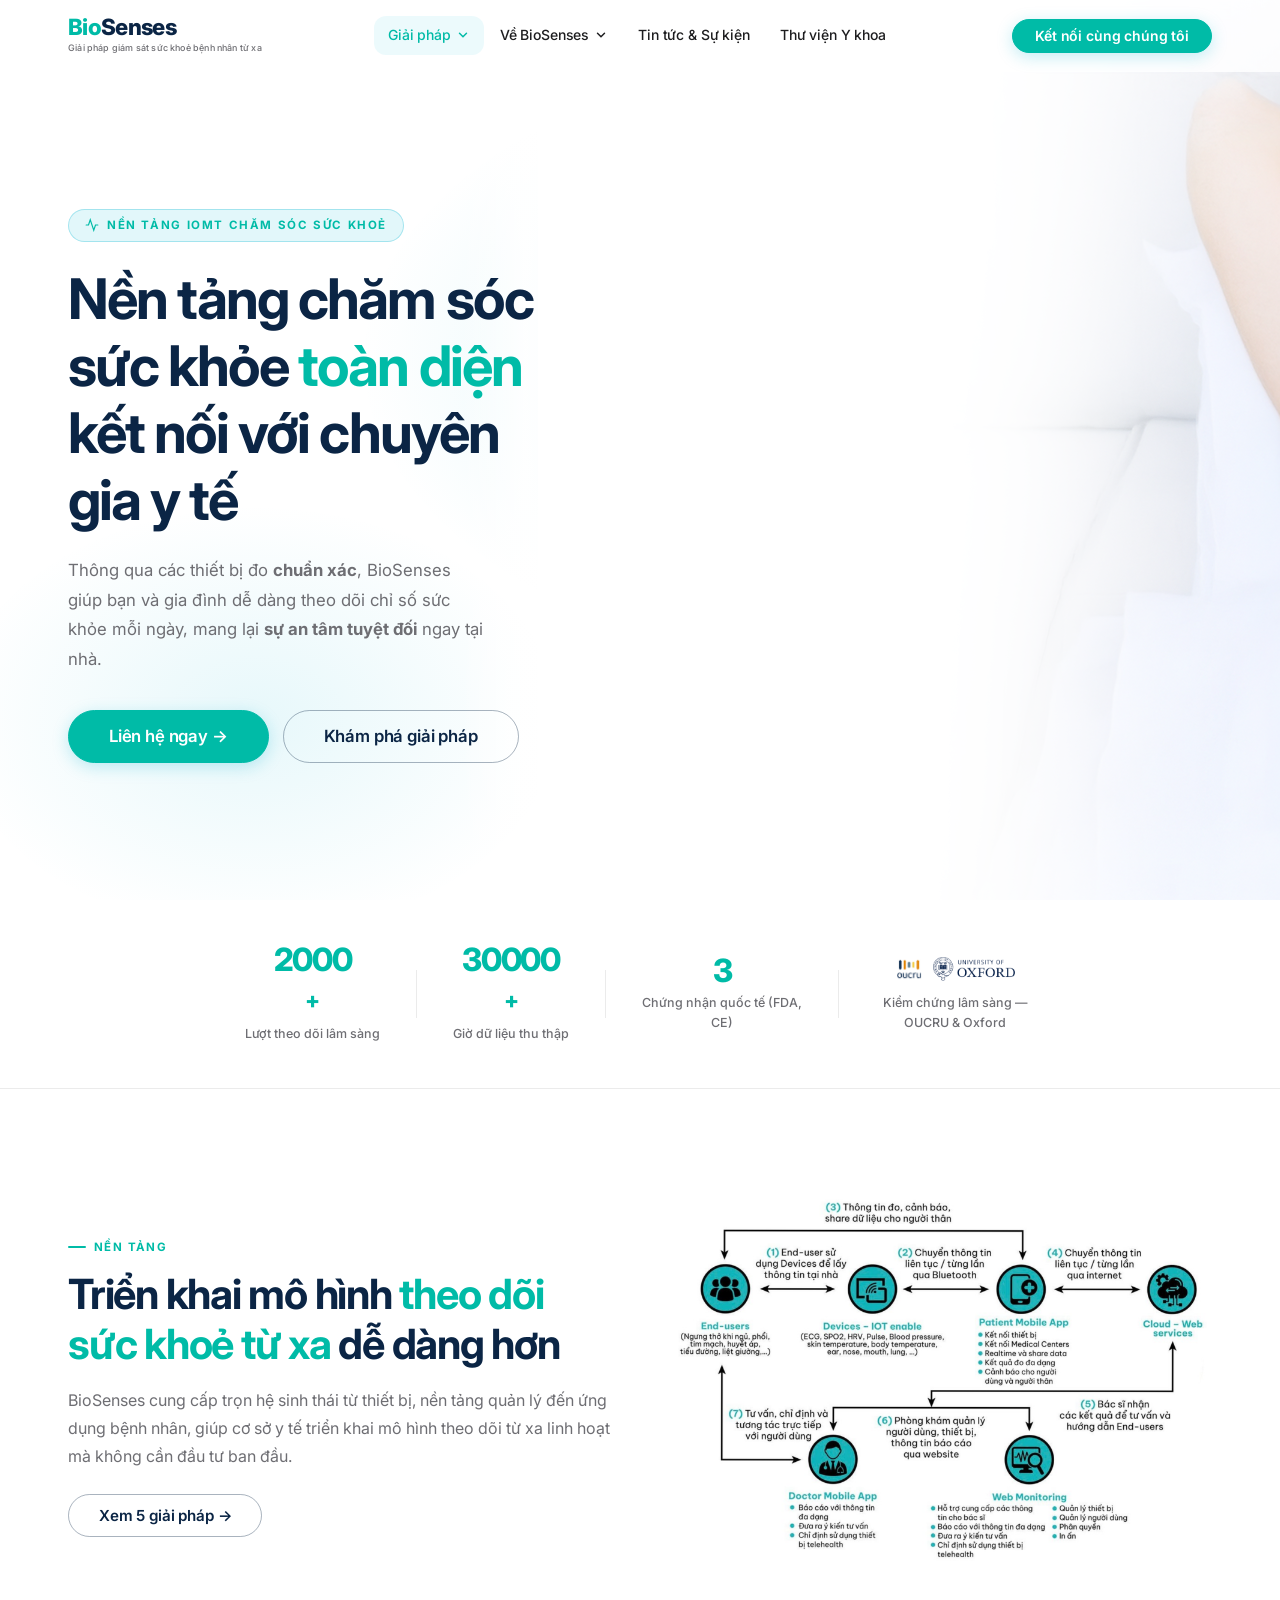
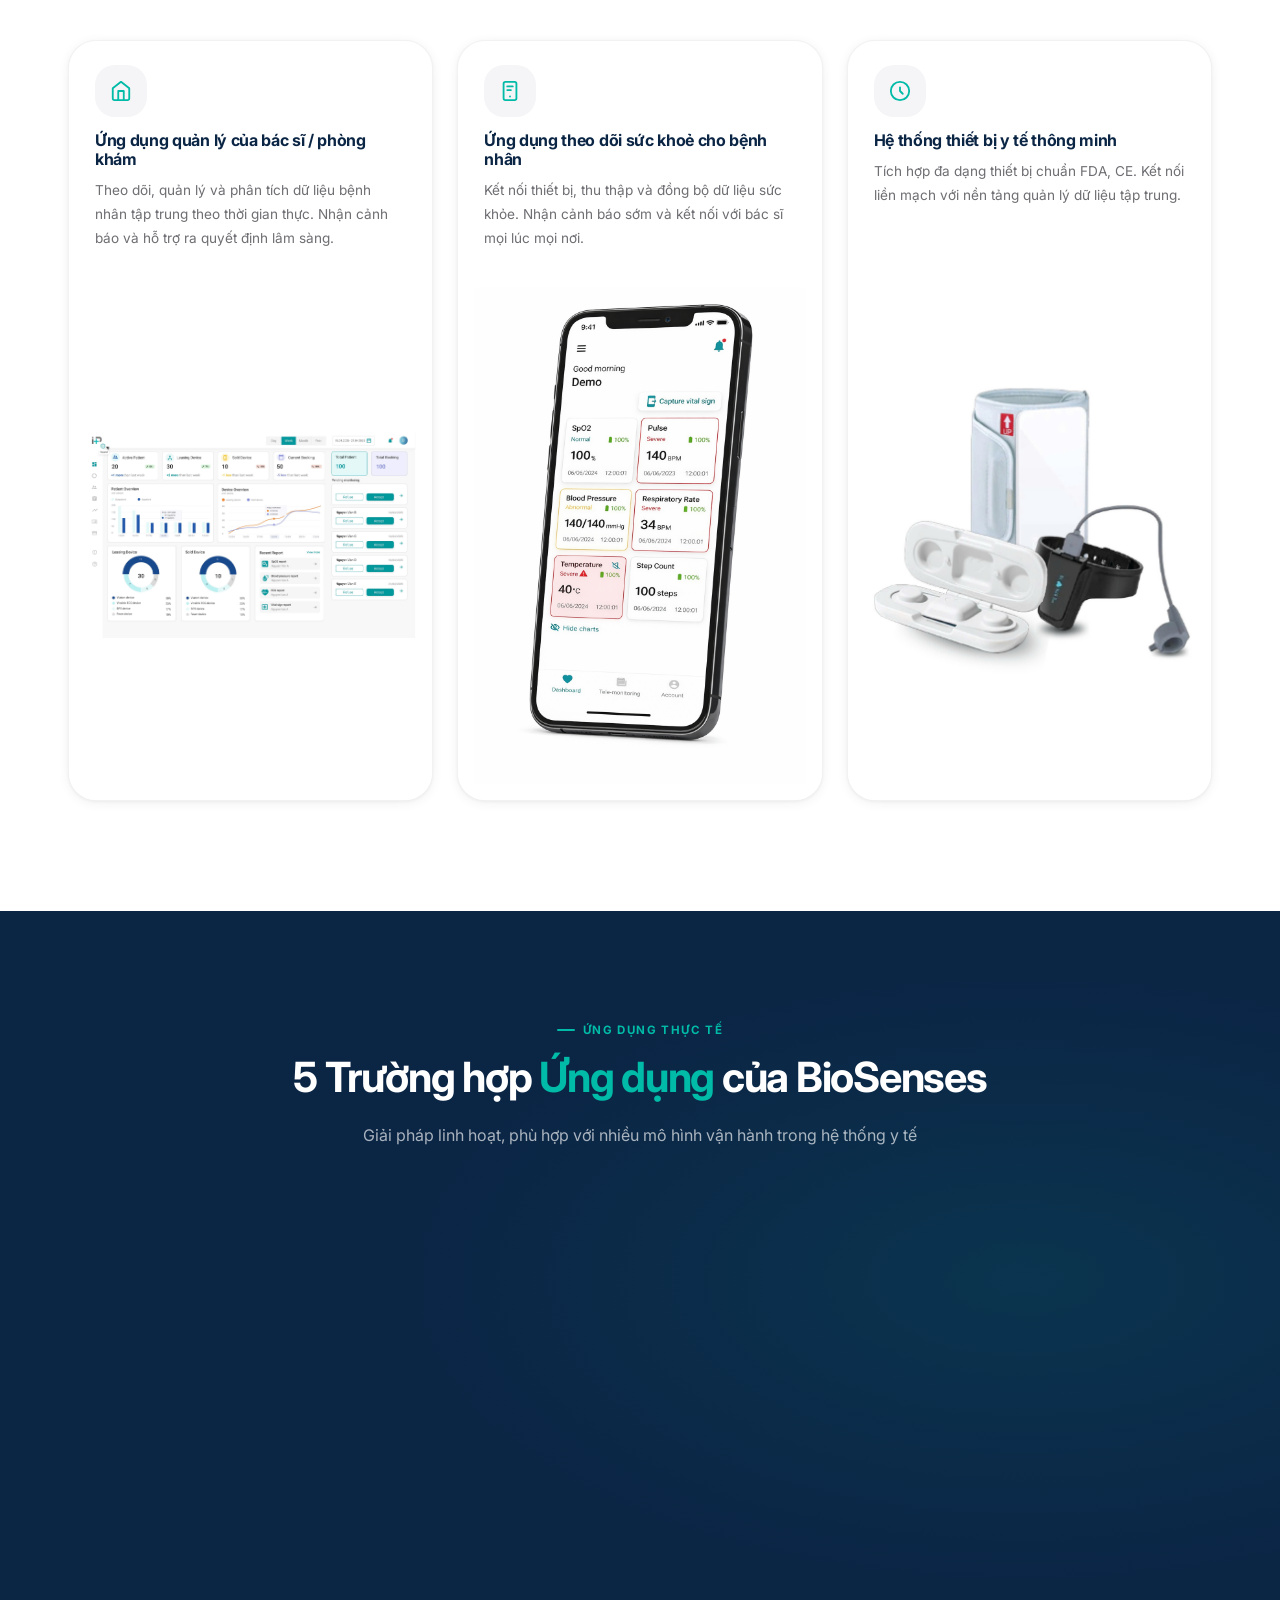
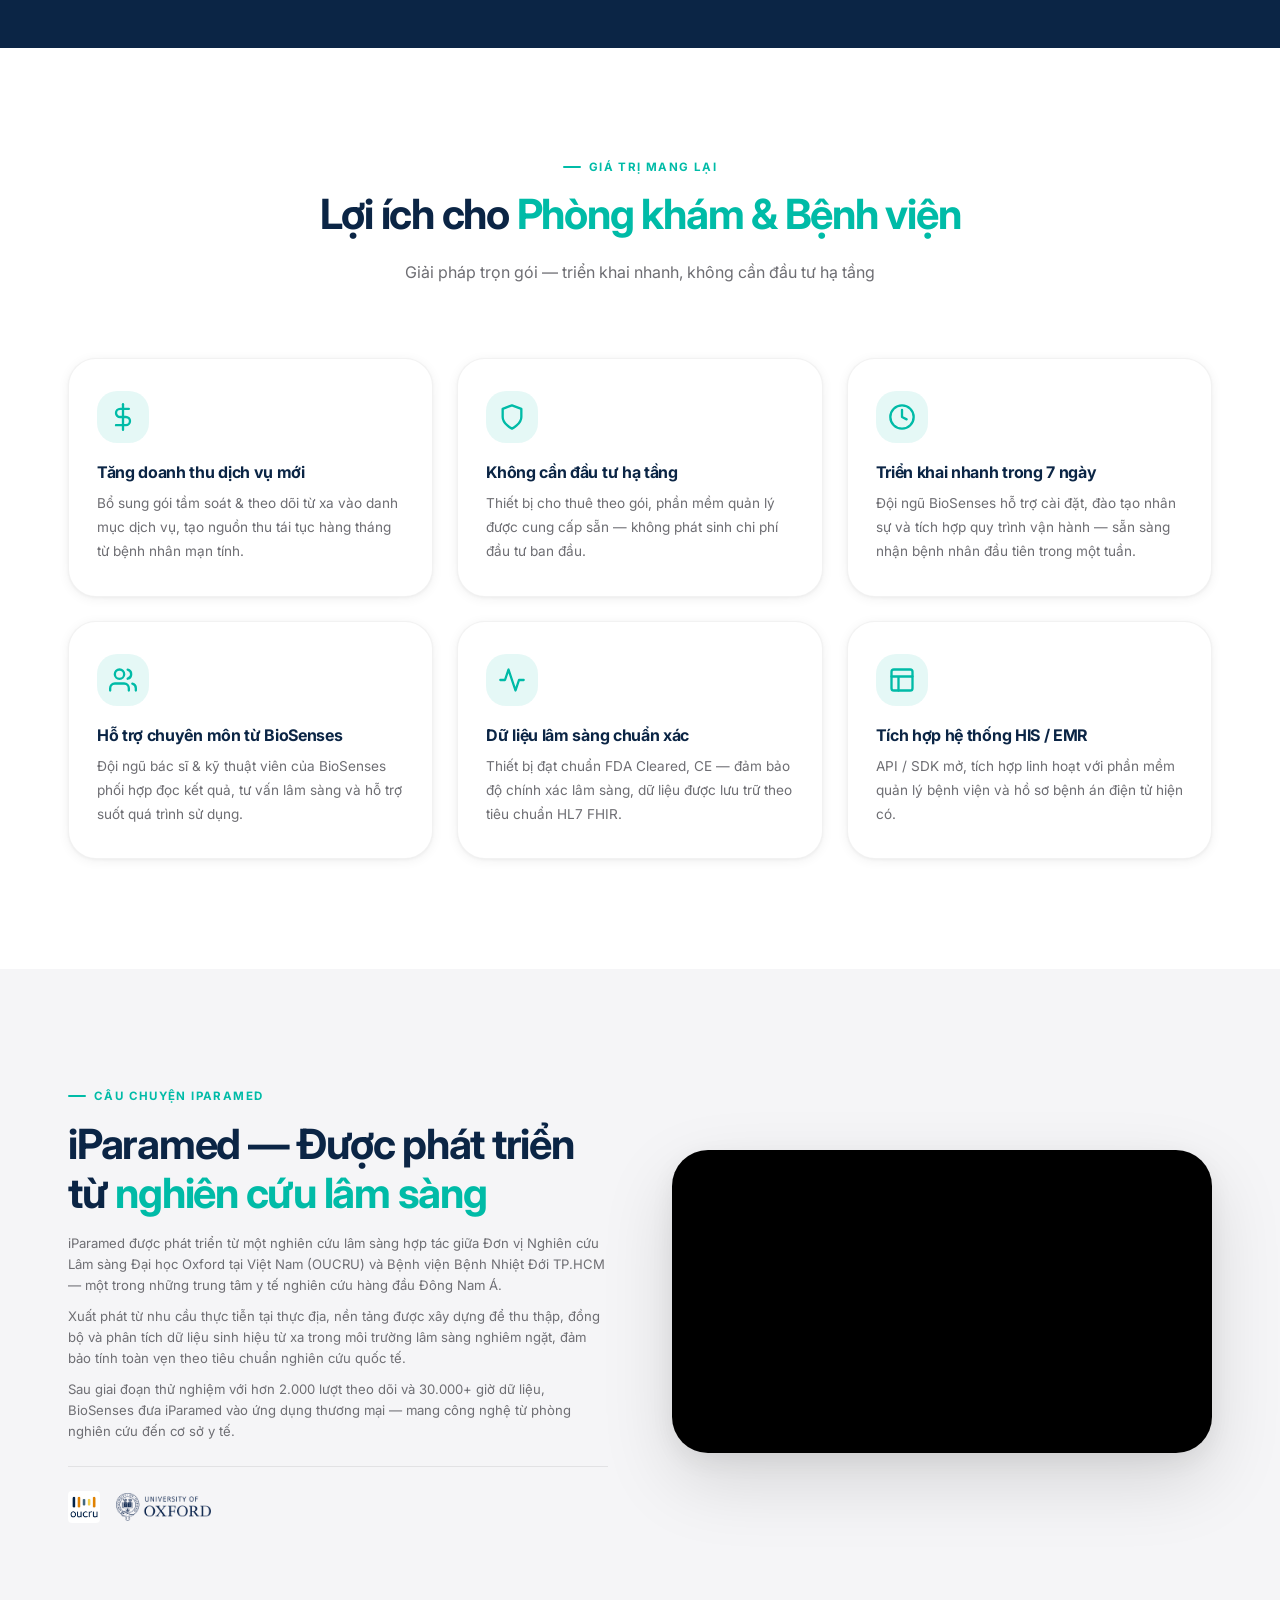
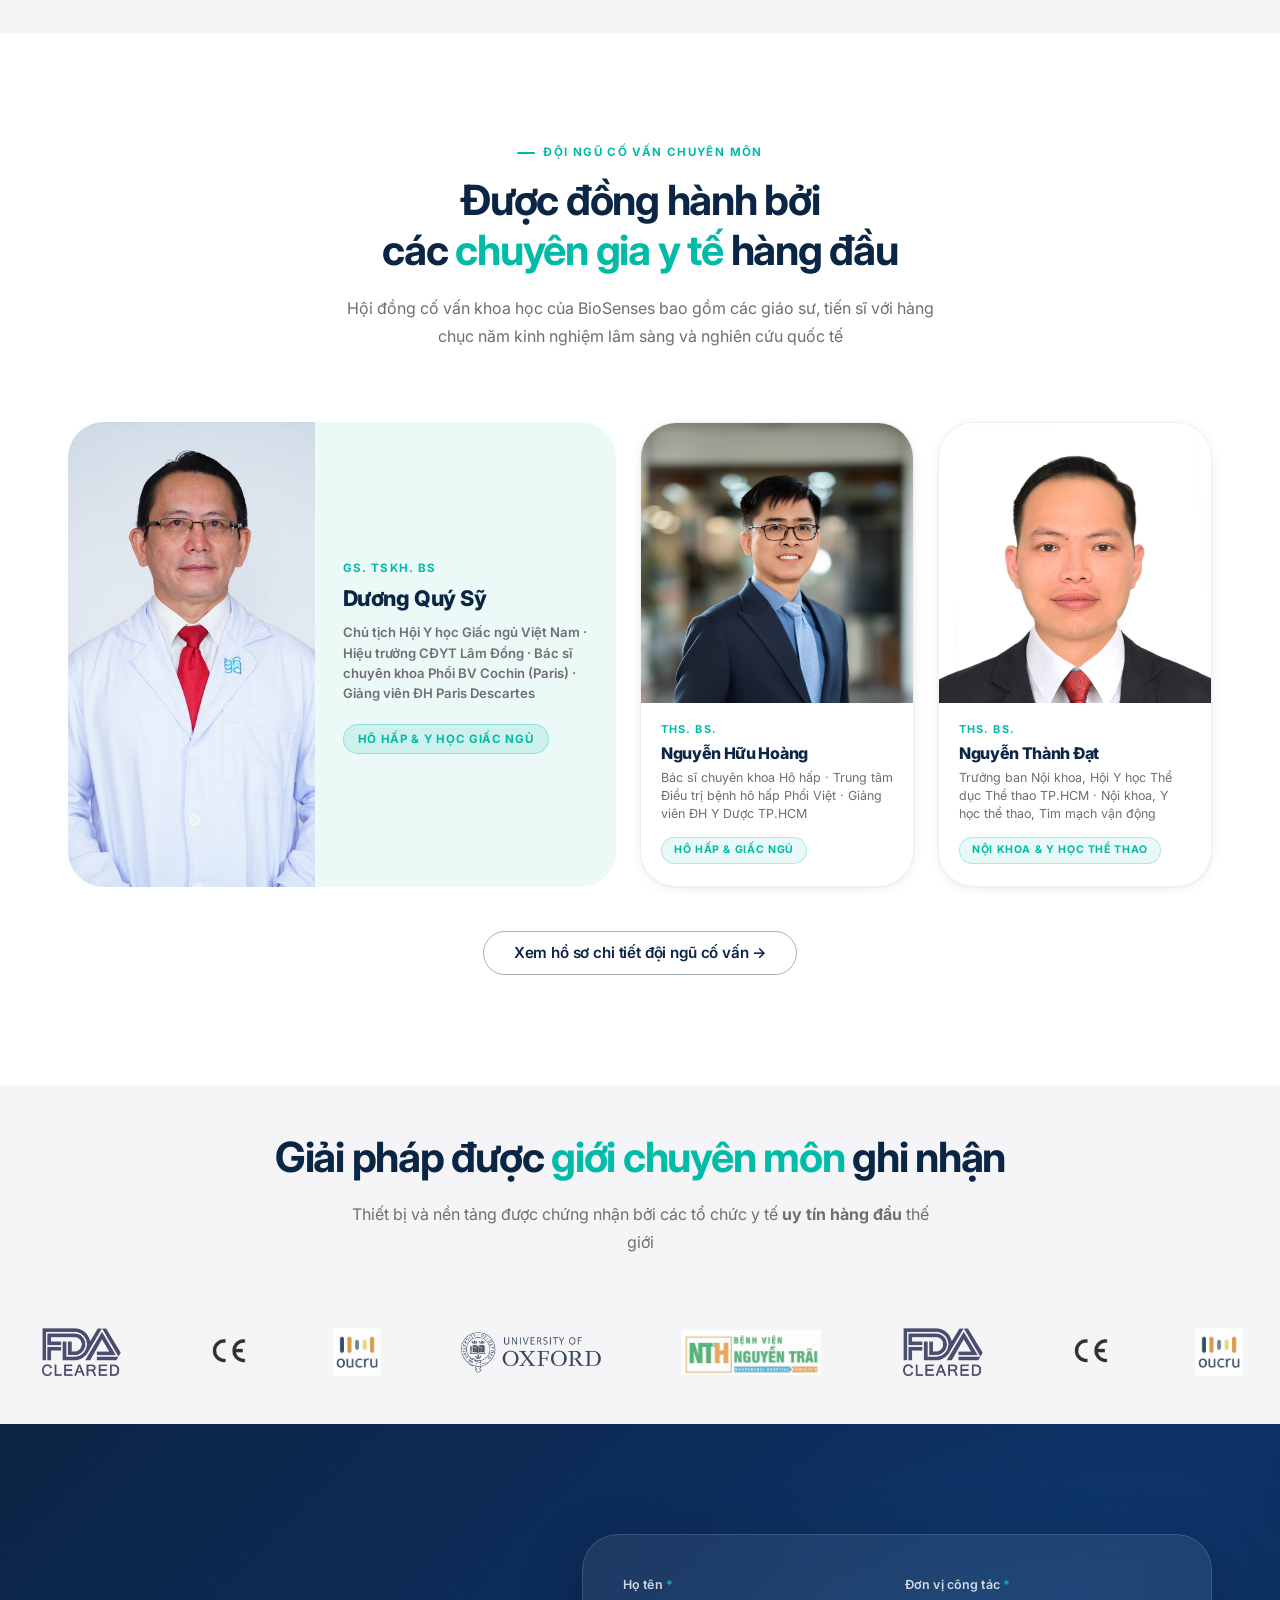
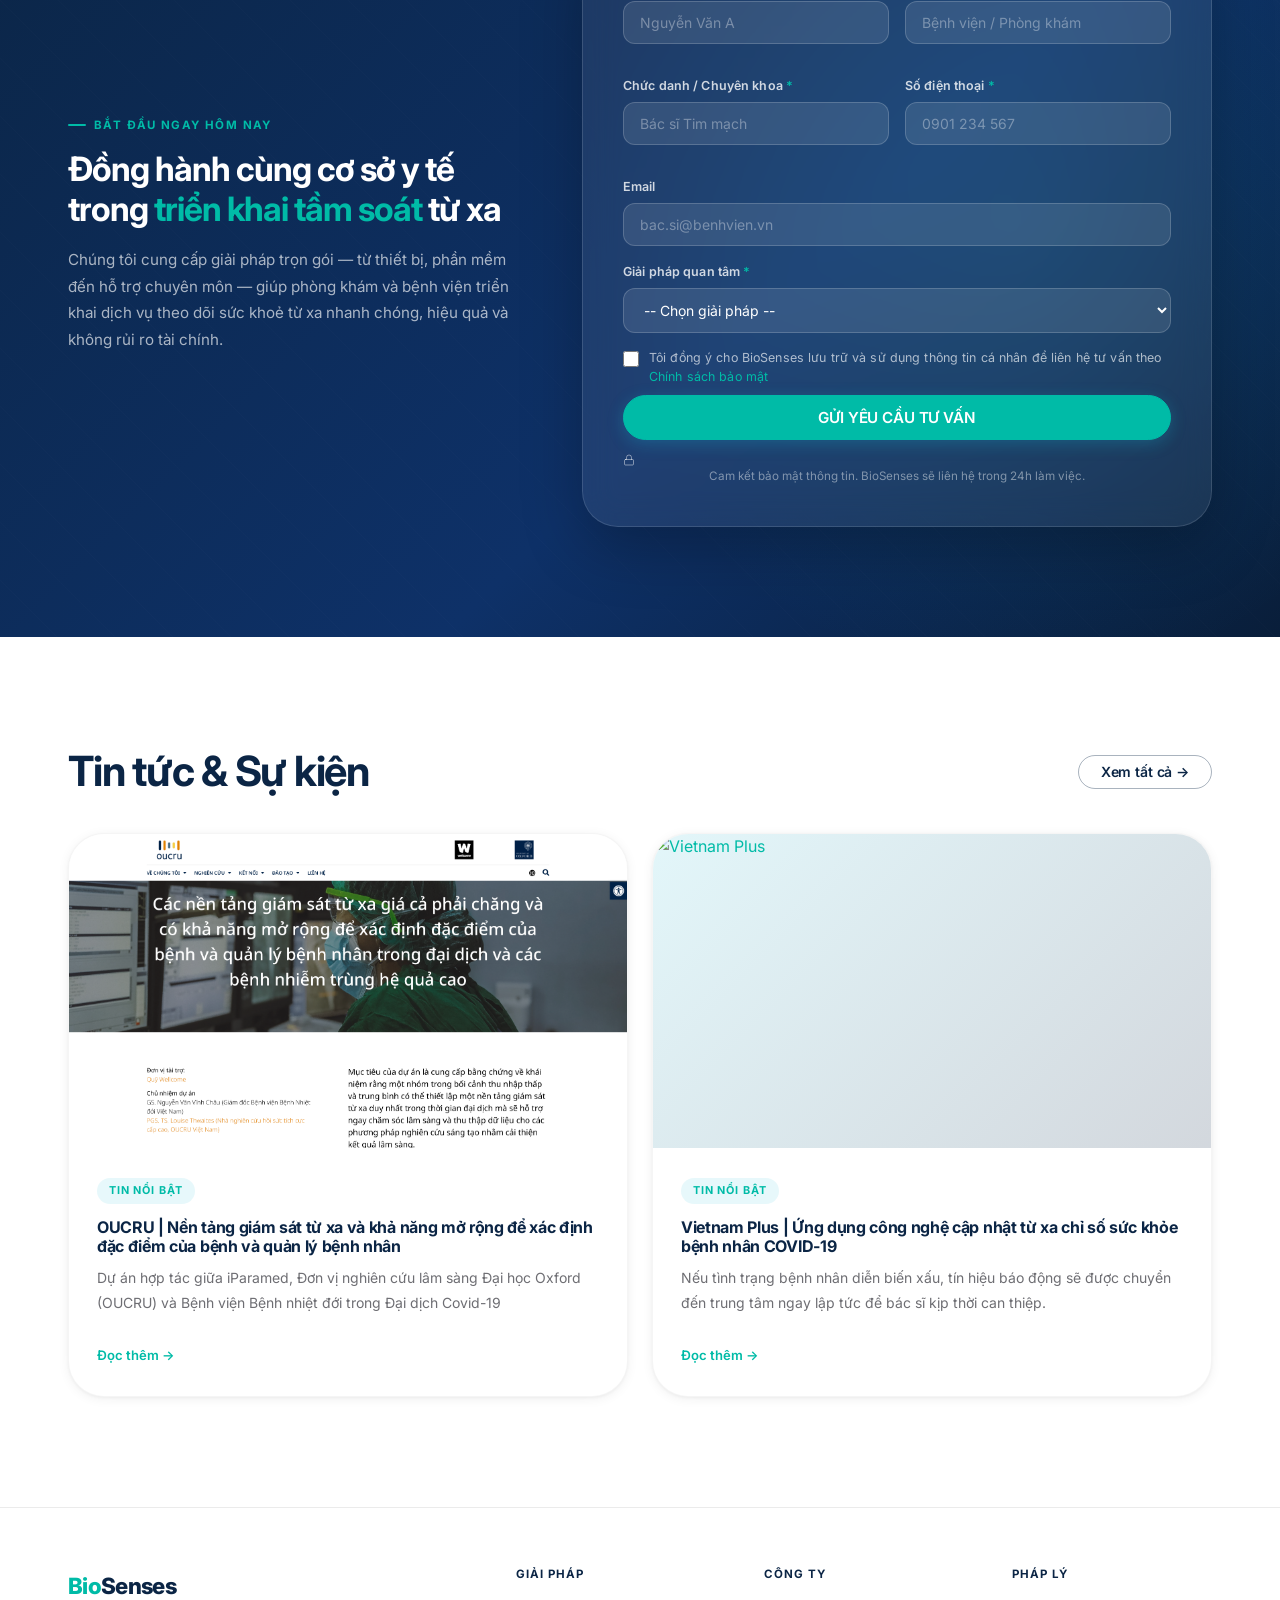
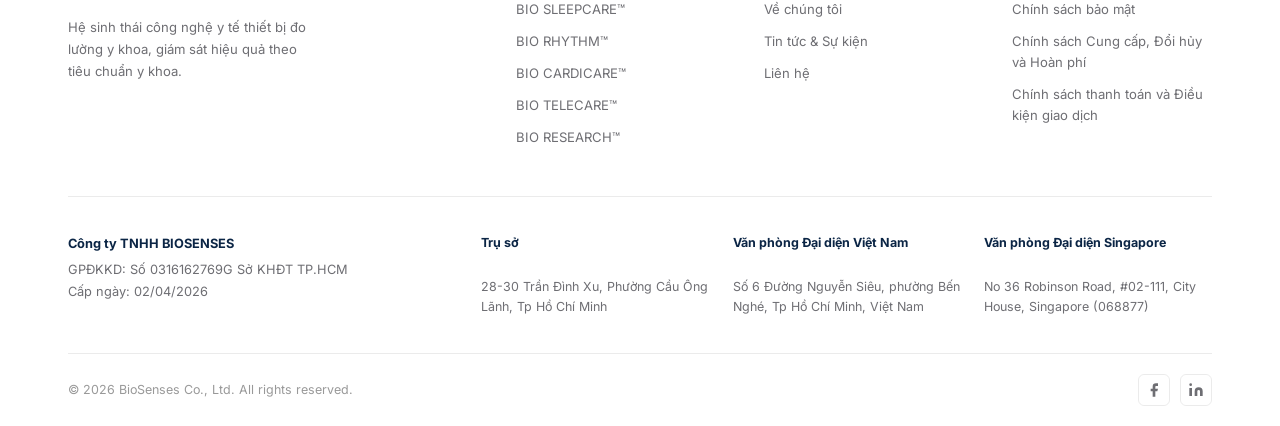
==== commit a0c737c5: "Revamp BioSenses website — full design overhaul - New hero layout: full-screen image anchored right " ====
--- a/index.html
+++ b/index.html
@@ -52,7 +52,7 @@
     </ul>
 
     <div class="nav-cta">
-      <a href="contact.html" class="btn btn-primary btn-sm">Kết nối cùng chúng tôi</a>
+      <a href="#contact-form" class="btn btn-primary btn-sm">Kết nối cùng chúng tôi</a>
     </div>
 
     <button class="hamburger" aria-label="Mở menu" aria-expanded="false">
@@ -62,207 +62,181 @@
 </nav>
 
 <!-- ═══════════════════════════════════════════════
-     HERO
-═══════════════════════════════════════════════ -->
-<section class="hero" aria-label="Hero">
-  <div class="container">
-    <div class="hero-grid">
-      <!-- Left text -->
-      <div class="hero-content">
-        <div class="hero-label">
-          <svg width="14" height="14" viewBox="0 0 24 24" fill="none" stroke="currentColor" stroke-width="2" stroke-linecap="round"><path d="M22 12h-4l-3 9L9 3l-3 9H2"/></svg>
-          Nền tảng IoMT chăm sóc sức khoẻ
-        </div>
-        <h1>Nền tảng chăm sóc sức khỏe <span class="hl">toàn diện</span><br>kết nối trực tiếp với<br><strong>chuyên gia y tế</strong></h1>
-        <p>Thông qua các thiết bị đo <strong style="color:rgba(255,255,255,.92)">chuẩn xác</strong>, BioSenses giúp bạn và gia đình dễ dàng theo dõi chỉ số sức khỏe mỗi ngày, mang lại <strong style="color:rgba(255,255,255,.92)">sự an tâm tuyệt đối</strong> ngay tại nhà.</p>
-        <div class="hero-btns">
-          <a href="#solutions" class="btn btn-primary btn-lg">Khám phá ngay →</a>
-          <a href="contact.html" class="btn btn-outline-white btn-lg">Liên hệ tư vấn</a>
-        </div>
-      </div>
-
-      <!-- Right visual -->
-      <div class="hero-visual">
-        <div class="hero-dark-panel">
-          <img src="assets/images/slider-homepage.png" alt="BioSenses Platform" style="position:absolute;inset:0;width:100%;height:100%;object-fit:cover;opacity:0.85;border-radius:inherit;">
-          <!-- Stat cards -->
-          <div class="stat-card">
-            <div class="stat-card-label">SpO₂</div>
-            <div class="stat-card-value">98%</div>
-            <div class="stat-card-unit">Bình thường</div>
-          </div>
-          <div class="stat-card">
-            <div class="stat-card-label">Nhịp tim</div>
-            <div class="stat-card-value">72</div>
-            <div class="stat-card-unit">bpm</div>
-          </div>
-          <div class="stat-card">
-            <div class="stat-card-label">ODI Index</div>
-            <div class="stat-card-value">3.2</div>
-            <div class="stat-card-unit">events/h</div>
-          </div>
-          <div class="stat-card">
-            <div class="stat-card-label">Huyết áp</div>
-            <div class="stat-card-value">120/80</div>
-            <div class="stat-card-unit">mmHg</div>
-          </div>
-
-          <!-- ECG animation -->
-          <svg class="ecg-svg" viewBox="0 0 800 80" preserveAspectRatio="none" aria-hidden="true">
-            <path class="ecg-path" d="
-              M0,40 L60,40 L80,40 L90,15 L100,65 L110,10 L120,65 L130,40 L200,40
-              L220,40 L230,15 L240,65 L250,10 L260,65 L270,40 L340,40
-              L360,40 L370,15 L380,65 L390,10 L400,65 L410,40 L480,40
-              L500,40 L510,15 L520,65 L530,10 L540,65 L550,40 L620,40
-              L640,40 L650,15 L660,65 L670,10 L680,65 L690,40 L800,40
-            "/>
-          </svg>
-
-          <!-- Center icon -->
-          <div style="position:relative;z-index:2;text-align:center;">
-            <svg width="72" height="72" viewBox="0 0 24 24" fill="none" stroke="rgba(20,184,212,.6)" stroke-width="1" stroke-linecap="round">
-              <path d="M22 12h-4l-3 9L9 3l-3 9H2"/>
-            </svg>
-          </div>
-        </div>
-      </div>
-    </div>
-  </div>
-</section>
-
-<!-- ═══════════════════════════════════════════════
-     PLATFORM SECTION
-═══════════════════════════════════════════════ -->
-<section class="section bg-white">
+     HERO — full-screen image, text left 1/3
+═══════════════════════════════════════════════ -->
+<section class="hero hero-fullscreen" aria-label="Hero">
+  <div class="hero-fullscreen-bg">
+    <img src="assets/images/hero-photo.png" alt="" aria-hidden="true">
+  </div>
+  <div class="container">
+    <div class="hero-text-panel">
+      <div class="hero-label">
+        <svg width="14" height="14" viewBox="0 0 24 24" fill="none" stroke="currentColor" stroke-width="2" stroke-linecap="round"><path d="M22 12h-4l-3 9L9 3l-3 9H2"/></svg>
+        Nền tảng IoMT chăm sóc sức khoẻ
+      </div>
+      <h1>Nền tảng chăm sóc sức khỏe <span class="hl">toàn diện</span> kết nối với <strong>chuyên gia y tế</strong></h1>
+      <p>Thông qua các thiết bị đo <strong>chuẩn xác</strong>, BioSenses giúp bạn và gia đình dễ dàng theo dõi chỉ số sức khỏe mỗi ngày, mang lại <strong>sự an tâm tuyệt đối</strong> ngay tại nhà.</p>
+      <div class="hero-btns">
+        <a href="#contact-form" class="btn btn-primary btn-lg">Liên hệ ngay →</a>
+        <a href="#solutions" class="btn btn-outline btn-lg">Khám phá giải pháp</a>
+      </div>
+    </div>
+  </div>
+</section>
+
+<!-- ═══════════════════════════════════════════════
+     PROOF / CREDENTIALS BAR
+═══════════════════════════════════════════════ -->
+<section class="proof-bar-section">
+  <div class="container">
+    <div class="proof-bar">
+      <div class="proof-item">
+        <span class="proof-num stat-num" data-target="2000">2000</span><span class="proof-num-suffix">+</span>
+        <span class="proof-label">Lượt theo dõi lâm sàng</span>
+      </div>
+      <div class="proof-divider"></div>
+      <div class="proof-item">
+        <span class="proof-num stat-num" data-target="30000">30000</span><span class="proof-num-suffix">+</span>
+        <span class="proof-label">Giờ dữ liệu thu thập</span>
+      </div>
+      <div class="proof-divider"></div>
+      <div class="proof-item">
+        <span class="proof-num stat-num" data-target="3">3</span>
+        <span class="proof-label">Chứng nhận quốc tế (FDA, CE)</span>
+      </div>
+      <div class="proof-divider"></div>
+      <div class="proof-item">
+        <div class="proof-logo-row">
+          <img src="assets/images/logo-oucru.jpg" alt="OUCRU" style="height:28px;width:auto;object-fit:contain;border-radius:4px;">
+          <img src="assets/images/logo-oxford.png" alt="Oxford" style="height:24px;width:auto;object-fit:contain;">
+        </div>
+        <span class="proof-label">Kiểm chứng lâm sàng — OUCRU &amp; Oxford</span>
+      </div>
+    </div>
+  </div>
+</section>
+
+<!-- ═══════════════════════════════════════════════
+     ĐỀ XUẤT GIẢI PHÁP — intro + illustration + 3 feature boxes
+═══════════════════════════════════════════════ -->
+<section class="section bg-white" id="platform">
+  <div class="container">
+    <!-- Intro row: text left, system diagram right -->
+    <div class="platform-intro-grid">
+      <div class="platform-intro-text">
+        <div class="section-label">Nền tảng</div>
+        <h2>Triển khai mô hình <span class="hl">theo dõi sức khoẻ từ xa</span> dễ dàng hơn</h2>
+        <p>BioSenses cung cấp trọn hệ sinh thái từ thiết bị, nền tảng quản lý đến ứng dụng bệnh nhân, giúp cơ sở y tế triển khai mô hình theo dõi từ xa linh hoạt mà không cần đầu tư ban đầu.</p>
+        <a href="#solutions" class="btn btn-outline" style="margin-top:24px;">Xem 5 giải pháp →</a>
+      </div>
+      <div class="platform-intro-visual">
+        <img src="assets/images/iparamed-system2.png" alt="BioSenses IoMT System" style="width:100%;border-radius:var(--radius-xl);">
+      </div>
+    </div>
+
+    <!-- 3 Feature boxes -->
+    <div class="platform-features">
+      <div class="platform-feature-box fade-up">
+        <div class="platform-feature-img">
+          <img src="assets/images/portal-dashboard.jpg" alt="Cổng quản lý bác sĩ">
+        </div>
+        <div class="platform-feature-body">
+          <div class="card-icon">
+            <svg width="22" height="22" viewBox="0 0 24 24" fill="none" stroke="currentColor" stroke-width="2" stroke-linecap="round" stroke-linejoin="round"><path d="M3 9l9-7 9 7v11a2 2 0 0 1-2 2H5a2 2 0 0 1-2-2z"/><polyline points="9 22 9 12 15 12 15 22"/></svg>
+          </div>
+          <h3>Ứng dụng quản lý của bác sĩ / phòng khám</h3>
+          <p>Theo dõi, quản lý và phân tích dữ liệu bệnh nhân tập trung theo thời gian thực. Nhận cảnh báo và hỗ trợ ra quyết định lâm sàng.</p>
+        </div>
+      </div>
+
+      <div class="platform-feature-box fade-up">
+        <div class="platform-feature-img">
+          <img src="assets/images/app-patient-home.png" alt="Ứng dụng bệnh nhân">
+        </div>
+        <div class="platform-feature-body">
+          <div class="card-icon">
+            <svg width="22" height="22" viewBox="0 0 24 24" fill="none" stroke="currentColor" stroke-width="2" stroke-linecap="round" stroke-linejoin="round"><rect x="5" y="2" width="14" height="20" rx="2"/><path d="M12 18h.01"/><path d="M9 7h6"/><path d="M9 11h4"/></svg>
+          </div>
+          <h3>Ứng dụng theo dõi sức khoẻ cho bệnh nhân</h3>
+          <p>Kết nối thiết bị, thu thập và đồng bộ dữ liệu sức khỏe. Nhận cảnh báo sớm và kết nối với bác sĩ mọi lúc mọi nơi.</p>
+        </div>
+      </div>
+
+      <div class="platform-feature-box fade-up">
+        <div class="platform-feature-img">
+          <img src="assets/images/device-all.jpg" alt="Thiết bị y tế thông minh">
+        </div>
+        <div class="platform-feature-body">
+          <div class="card-icon">
+            <svg width="22" height="22" viewBox="0 0 24 24" fill="none" stroke="currentColor" stroke-width="2" stroke-linecap="round" stroke-linejoin="round"><path d="M12 2a10 10 0 1 0 0 20 10 10 0 0 0 0-20z"/><path d="M12 8v4l3 3"/></svg>
+          </div>
+          <h3>Hệ thống thiết bị y tế thông minh</h3>
+          <p>Tích hợp đa dạng thiết bị chuẩn FDA, CE. Kết nối liền mạch với nền tảng quản lý dữ liệu tập trung.</p>
+        </div>
+      </div>
+    </div>
+  </div>
+</section>
+
+
+<!-- ═══════════════════════════════════════════════
+     5 USE CASES — navy bg
+═══════════════════════════════════════════════ -->
+<section class="section use-cases-section" id="use-cases">
   <div class="container">
     <div class="section-header centered">
-      <div class="section-label">Nền tảng</div>
-      <h2>BioSenses — Giải pháp <span class="hl">giám sát</span><br><span class="hl-muted">sức khoẻ bệnh nhân từ xa</span></h2>
-      <p>Biosenses kết nối các thiết bị y tế trên một nền tảng <strong>IoMT thống nhất</strong>, cho phép thu thập từ xa và đồng bộ dữ liệu sinh hiệu theo <strong>thời gian thực</strong>. Hệ sinh thái khép kín từ thiết bị y tế đến nền tảng quản lý giúp kết nối chặt chẽ dữ liệu giữa cơ sở y tế &amp; bệnh nhân <strong>mọi lúc mọi nơi</strong>.</p>
-    </div>
-
-    <div class="product-grid">
-      <!-- Card 1 -->
-      <div class="product-card fade-up">
-        <div class="card-icon">
-          <svg width="24" height="24" viewBox="0 0 24 24" fill="none" stroke="currentColor" stroke-width="2" stroke-linecap="round" stroke-linejoin="round">
-            <rect x="5" y="2" width="14" height="20" rx="2"/><path d="M12 18h.01"/><path d="M9 7h6"/><path d="M9 11h4"/>
-          </svg>
-        </div>
-        <h3>Ứng dụng theo dõi sức khoẻ cho bệnh nhân</h3>
-        <img src="assets/images/app-patient-home.png" alt="" style="width:100%;border-radius:12px;margin:12px 0;object-fit:cover;max-height:180px;">
-        <p>Kết nối với thiết bị, thu thập và đồng bộ dữ liệu sức khỏe. Nhận cảnh báo sớm và kết nối với bác sĩ chuyên môn mọi lúc mọi nơi.</p>
-      </div>
-
-      <!-- Card 2 -->
-      <div class="product-card fade-up">
-        <div class="card-icon">
-          <svg width="24" height="24" viewBox="0 0 24 24" fill="none" stroke="currentColor" stroke-width="2" stroke-linecap="round" stroke-linejoin="round">
-            <path d="M3 9l9-7 9 7v11a2 2 0 0 1-2 2H5a2 2 0 0 1-2-2z"/><polyline points="9 22 9 12 15 12 15 22"/>
-          </svg>
-        </div>
-        <h3>Ứng dụng quản lý của bác sĩ / phòng khám</h3>
-        <img src="assets/images/portal-dashboard.jpg" alt="" style="width:100%;border-radius:12px;margin:12px 0;object-fit:cover;max-height:180px;">
-        <p>Theo dõi, quản lý và phân tích dữ liệu bệnh nhân tập trung theo thời gian thực. Giúp bác sĩ theo dõi từ xa, nhận cảnh báo và hỗ trợ ra quyết định lâm sàng.</p>
-      </div>
-
-      <!-- Card 3 -->
-      <div class="product-card fade-up">
-        <div class="card-icon">
-          <svg width="24" height="24" viewBox="0 0 24 24" fill="none" stroke="currentColor" stroke-width="2" stroke-linecap="round" stroke-linejoin="round">
-            <path d="M12 2a10 10 0 1 0 0 20 10 10 0 0 0 0-20z"/><path d="M12 8v4l3 3"/>
-          </svg>
-        </div>
-        <h3>Hệ thống thiết bị y tế thông minh</h3>
-        <img src="assets/images/device-all.jpg" alt="" style="width:100%;border-radius:12px;margin:12px 0;object-fit:cover;max-height:180px;">
-        <p>Tích hợp đa dạng thiết bị y tế chuẩn FDA, CE, được Bộ Y Tế công nhận. Kết nối liền mạch với nền tảng quản lý dữ liệu tập trung.</p>
-      </div>
-    </div>
-  </div>
-</section>
-
-<!-- ═══════════════════════════════════════════════
-     5 SOLUTIONS
-═══════════════════════════════════════════════ -->
-<section class="section bg-light" id="solutions">
-  <div class="container">
-    <div class="section-header centered">
-      <div class="section-label">Hệ sinh thái giải pháp</div>
-      <h2><span class="hl-muted">Hệ sinh thái</span> 5 Giải Pháp<br><span class="hl">Tầm Soát &amp; Theo Dõi</span> Sức Khoẻ</h2>
-    </div>
-
-    <div class="solutions-grid">
-      <!-- BIO SLEEPCARE -->
-      <a href="bio-sleepcare.html" class="solution-card fade-up" style="text-decoration:none;">
-        <div class="solution-card-thumb">
+      <div class="section-label" style="color:var(--color-accent);">Ứng dụng thực tế</div>
+      <h2 style="color:#fff;">5 Trường hợp <span class="hl">Ứng dụng</span> của BioSenses</h2>
+      <p style="color:rgba(255,255,255,.65);">Giải pháp linh hoạt, phù hợp với nhiều mô hình vận hành trong hệ thống y tế</p>
+    </div>
+    <div class="use-cases-grid">
+      <a href="bio-sleepcare.html" class="use-case-card fade-up" style="text-decoration:none;">
+        <div class="use-case-img">
           <img src="assets/images/device-spo2.jpg" alt="BIO SLEEPCARE">
         </div>
-        <div class="solution-card-body">
-          <div class="solution-card-icon">
-            <svg width="20" height="20" viewBox="0 0 24 24" fill="none" stroke="currentColor" stroke-width="2" stroke-linecap="round" stroke-linejoin="round"><path d="M21 12.79A9 9 0 1 1 11.21 3 7 7 0 0 0 21 12.79z"/></svg>
-          </div>
-          <h3>BIO SLEEPCARE™</h3>
+        <div class="use-case-body">
+          <h4>BIO SLEEPCARE™</h4>
           <p>Tầm soát Ngưng thở khi ngủ OSA bằng phương pháp đo nồng độ SpO₂</p>
           <span class="solution-card-link">Tìm hiểu thêm →</span>
         </div>
       </a>
-
-      <!-- BIO RHYTHM -->
-      <a href="bio-rhythm.html" class="solution-card fade-up" style="text-decoration:none;">
-        <div class="solution-card-thumb">
+      <a href="bio-rhythm.html" class="use-case-card fade-up" style="text-decoration:none;">
+        <div class="use-case-img">
           <img src="assets/images/device-ecg.jpg" alt="BIO RHYTHM">
         </div>
-        <div class="solution-card-body">
-          <div class="solution-card-icon">
-            <svg width="20" height="20" viewBox="0 0 24 24" fill="none" stroke="currentColor" stroke-width="2" stroke-linecap="round" stroke-linejoin="round"><path d="M22 12h-4l-3 9L9 3l-3 9H2"/></svg>
-          </div>
-          <h3>BIO RHYTHM™</h3>
+        <div class="use-case-body">
+          <h4>BIO RHYTHM™</h4>
           <p>Giải pháp Giám sát liên tục &amp; Phân tầng nguy cơ tim mạch</p>
           <span class="solution-card-link">Tìm hiểu thêm →</span>
         </div>
       </a>
-
-      <!-- BIO CARDICARE -->
-      <div class="solution-card coming-soon fade-up">
-        <div class="solution-card-thumb">
+      <div class="use-case-card fade-up">
+        <div class="use-case-img">
           <img src="assets/images/device-ecg-2.jpg" alt="BIO CARDICARE">
           <span class="badge-soon">Sắp ra mắt</span>
         </div>
-        <div class="solution-card-body">
-          <div class="solution-card-icon">
-            <svg width="20" height="20" viewBox="0 0 24 24" fill="none" stroke="currentColor" stroke-width="2" stroke-linecap="round" stroke-linejoin="round"><path d="M20.84 4.61a5.5 5.5 0 0 0-7.78 0L12 5.67l-1.06-1.06a5.5 5.5 0 0 0-7.78 7.78l1.06 1.06L12 21.23l7.78-7.78 1.06-1.06a5.5 5.5 0 0 0 0-7.78z"/></svg>
-          </div>
-          <h3>BIO CARDICARE™</h3>
+        <div class="use-case-body">
+          <h4>BIO CARDICARE™</h4>
           <p>Tầm soát Tim mạch &amp; Vận động — Giải pháp theo dõi toàn diện sức khoẻ tim mạch</p>
         </div>
       </div>
-
-      <!-- BIO TELECARE -->
-      <a href="bio-telecare.html" class="solution-card fade-up" style="text-decoration:none;">
-        <div class="solution-card-thumb">
+      <a href="bio-telecare.html" class="use-case-card fade-up" style="text-decoration:none;">
+        <div class="use-case-img">
           <img src="assets/images/iparamed-system.png" alt="BIO TELECARE">
         </div>
-        <div class="solution-card-body">
-          <div class="solution-card-icon">
-            <svg width="20" height="20" viewBox="0 0 24 24" fill="none" stroke="currentColor" stroke-width="2" stroke-linecap="round" stroke-linejoin="round"><path d="M1 6l10.5 6L22 6"/><path d="M1 6v12a2 2 0 0 0 2 2h18a2 2 0 0 0 2-2V6a2 2 0 0 0-2-2H3a2 2 0 0 0-2 2z"/></svg>
-          </div>
-          <h3>BIO TELECARE™</h3>
+        <div class="use-case-body">
+          <h4>BIO TELECARE™</h4>
           <p>Chương trình Theo dõi sức khoẻ từ xa (Tele-Monitoring) toàn diện</p>
           <span class="solution-card-link">Tìm hiểu thêm →</span>
         </div>
       </a>
-
-      <!-- BIO RESEARCH -->
-      <div class="solution-card coming-soon fade-up">
-        <div class="solution-card-thumb">
+      <div class="use-case-card fade-up">
+        <div class="use-case-img">
           <img src="assets/images/research-oucru.png" alt="BIO RESEARCH">
           <span class="badge-soon">Sắp ra mắt</span>
         </div>
-        <div class="solution-card-body">
-          <div class="solution-card-icon">
-            <svg width="20" height="20" viewBox="0 0 24 24" fill="none" stroke="currentColor" stroke-width="2" stroke-linecap="round" stroke-linejoin="round"><path d="M9 3H5a2 2 0 0 0-2 2v4m6-6h10a2 2 0 0 1 2 2v4M9 3v18m0 0h10a2 2 0 0 0 2-2V9M9 21H5a2 2 0 0 1-2-2V9m0 0h18"/></svg>
-          </div>
-          <h3>BIO RESEARCH™</h3>
+        <div class="use-case-body">
+          <h4>BIO RESEARCH™</h4>
           <p>Nền tảng Nghiên cứu và thực chứng lâm sàng — Hỗ trợ nghiên cứu y học dựa trên dữ liệu thực tế</p>
         </div>
       </div>
@@ -271,62 +245,81 @@
 </section>
 
 <!-- ═══════════════════════════════════════════════
-     SERVICE MODEL
+     GIÁ TRỊ MANG LẠI CHO PHÒNG KHÁM — card layout
 ═══════════════════════════════════════════════ -->
 <section class="section bg-white">
   <div class="container">
     <div class="section-header centered">
-      <div class="section-label">Mô hình dịch vụ</div>
-      <h2>Giải pháp <span class="hl">trọn gói</span> —<br>triển khai <span class="hl">nhanh</span>, <span class="hl-muted">không cần đầu tư hạ tầng</span></h2>
-    </div>
-
-    <div class="steps-row">
-      <div class="step-item fade-up">
-        <div class="step-num">1</div>
-        <h4>Thuê thiết bị y tế</h4>
-        <p>Thiết bị đạt chuẩn, sẵn sàng triển khai — không cần đầu tư ban đầu</p>
-      </div>
-      <div class="step-item fade-up">
-        <div class="step-num">2</div>
-        <h4>Lắp đặt tại nhà</h4>
-        <p>Hỗ trợ tận nơi, đảm bảo thu thập dữ liệu đúng và liên tục</p>
-      </div>
-      <div class="step-item fade-up">
-        <div class="step-num">3</div>
-        <h4>Bác sĩ đọc kết quả</h4>
-        <p>Đánh giá chuyên môn và tư vấn phù hợp cho từng bệnh nhân</p>
-      </div>
-      <div class="step-item fade-up">
-        <div class="step-num">4</div>
-        <h4>Chăm sóc khách hàng</h4>
-        <p>Theo dõi và hỗ trợ bệnh nhân trong suốt quá trình sử dụng</p>
-      </div>
-      <div class="step-item fade-up">
-        <div class="step-num">5</div>
-        <h4>Kết nối hệ sinh thái y tế</h4>
-        <p>Liên kết với đơn vị chẩn đoán và điều trị khi cần</p>
-      </div>
-    </div>
-  </div>
-</section>
-
-<!-- ═══════════════════════════════════════════════
-     IPARAMED ORIGIN STORY
+      <div class="section-label">Giá trị mang lại</div>
+      <h2>Lợi ích cho <span class="hl">Phòng khám &amp; Bệnh viện</span></h2>
+      <p>Giải pháp trọn gói — triển khai nhanh, không cần đầu tư hạ tầng</p>
+    </div>
+    <div class="clinic-value-grid">
+      <div class="clinic-value-card fade-up">
+        <div class="clinic-value-icon">
+          <svg width="28" height="28" viewBox="0 0 24 24" fill="none" stroke="currentColor" stroke-width="2" stroke-linecap="round" stroke-linejoin="round"><line x1="12" y1="1" x2="12" y2="23"/><path d="M17 5H9.5a3.5 3.5 0 0 0 0 7h5a3.5 3.5 0 0 1 0 7H6"/></svg>
+        </div>
+        <h3>Tăng doanh thu dịch vụ mới</h3>
+        <p>Bổ sung gói tầm soát &amp; theo dõi từ xa vào danh mục dịch vụ, tạo nguồn thu tái tục hàng tháng từ bệnh nhân mạn tính.</p>
+      </div>
+      <div class="clinic-value-card fade-up">
+        <div class="clinic-value-icon">
+          <svg width="28" height="28" viewBox="0 0 24 24" fill="none" stroke="currentColor" stroke-width="2" stroke-linecap="round" stroke-linejoin="round"><path d="M12 22s8-4 8-10V5l-8-3-8 3v7c0 6 8 10 8 10z"/></svg>
+        </div>
+        <h3>Không cần đầu tư hạ tầng</h3>
+        <p>Thiết bị cho thuê theo gói, phần mềm quản lý được cung cấp sẵn — không phát sinh chi phí đầu tư ban đầu.</p>
+      </div>
+      <div class="clinic-value-card fade-up">
+        <div class="clinic-value-icon">
+          <svg width="28" height="28" viewBox="0 0 24 24" fill="none" stroke="currentColor" stroke-width="2" stroke-linecap="round" stroke-linejoin="round"><circle cx="12" cy="12" r="10"/><polyline points="12 6 12 12 16 14"/></svg>
+        </div>
+        <h3>Triển khai nhanh trong 7 ngày</h3>
+        <p>Đội ngũ BioSenses hỗ trợ cài đặt, đào tạo nhân sự và tích hợp quy trình vận hành — sẵn sàng nhận bệnh nhân đầu tiên trong một tuần.</p>
+      </div>
+      <div class="clinic-value-card fade-up">
+        <div class="clinic-value-icon">
+          <svg width="28" height="28" viewBox="0 0 24 24" fill="none" stroke="currentColor" stroke-width="2" stroke-linecap="round" stroke-linejoin="round"><path d="M17 21v-2a4 4 0 0 0-4-4H5a4 4 0 0 0-4 4v2"/><circle cx="9" cy="7" r="4"/><path d="M23 21v-2a4 4 0 0 0-3-3.87"/><path d="M16 3.13a4 4 0 0 1 0 7.75"/></svg>
+        </div>
+        <h3>Hỗ trợ chuyên môn từ BioSenses</h3>
+        <p>Đội ngũ bác sĩ &amp; kỹ thuật viên của BioSenses phối hợp đọc kết quả, tư vấn lâm sàng và hỗ trợ suốt quá trình sử dụng.</p>
+      </div>
+      <div class="clinic-value-card fade-up">
+        <div class="clinic-value-icon">
+          <svg width="28" height="28" viewBox="0 0 24 24" fill="none" stroke="currentColor" stroke-width="2" stroke-linecap="round" stroke-linejoin="round"><polyline points="22 12 18 12 15 21 9 3 6 12 2 12"/></svg>
+        </div>
+        <h3>Dữ liệu lâm sàng chuẩn xác</h3>
+        <p>Thiết bị đạt chuẩn FDA Cleared, CE — đảm bảo độ chính xác lâm sàng, dữ liệu được lưu trữ theo tiêu chuẩn HL7 FHIR.</p>
+      </div>
+      <div class="clinic-value-card fade-up">
+        <div class="clinic-value-icon">
+          <svg width="28" height="28" viewBox="0 0 24 24" fill="none" stroke="currentColor" stroke-width="2" stroke-linecap="round" stroke-linejoin="round"><rect x="3" y="3" width="18" height="18" rx="2"/><path d="M3 9h18M9 21V9"/></svg>
+        </div>
+        <h3>Tích hợp hệ thống HIS / EMR</h3>
+        <p>API / SDK mở, tích hợp linh hoạt với phần mềm quản lý bệnh viện và hồ sơ bệnh án điện tử hiện có.</p>
+      </div>
+    </div>
+  </div>
+</section>
+
+<!-- ═══════════════════════════════════════════════
+     IPARAMED ORIGIN / PR — smaller YouTube, smaller body text
 ═══════════════════════════════════════════════ -->
 <section class="section bg-light">
   <div class="container">
-    <div class="origin-grid">
-      <div class="origin-content">
+    <div class="pr-grid">
+      <div class="pr-text">
         <div class="section-label">Câu chuyện iParamed</div>
-        <h2>iParamed — Nền tảng theo dõi từ xa<br>được phát triển từ <span class="hl">nghiên cứu lâm sàng</span></h2>
-        <p>iParamed được phát triển từ một nghiên cứu lâm sàng hợp tác giữa Đơn vị Nghiên cứu Lâm sàng Đại học Oxford tại Việt Nam (OUCRU) và Bệnh viện Bệnh Nhiệt Đới TP.HCM — một trong những trung tâm y tế nghiên cứu hàng đầu Đông Nam Á.</p>
-        <p>Xuất phát từ nhu cầu thực tiễn tại thực địa, nền tảng được xây dựng để thu thập, đồng bộ và phân tích dữ liệu sinh hiệu từ xa trong môi trường lâm sàng nghiêm ngặt — đảm bảo tính toàn vẹn và độ tin cậy dữ liệu theo tiêu chuẩn nghiên cứu quốc tế.</p>
-        <p>Sau giai đoạn thử nghiệm và kiểm chứng với hơn 2.000 lượt theo dõi và 30.000+ giờ dữ liệu thu thập, BioSenses đưa iParamed vào ứng dụng thương mại — mang công nghệ từ phòng nghiên cứu đến tay người dùng cuối và cơ sở y tế.</p>
-        <p>Nền tảng được xây dựng theo tiêu chuẩn HL7 FHIR, hỗ trợ tích hợp API/SDK với các hệ thống HIS/EMR hiện có, và tuân thủ các quy định về bảo mật dữ liệu y tế.</p>
-        <img src="assets/images/research-oucru.png" alt="OUCRU x Oxford x iParamed" style="width:100%;border-radius:16px;margin-top:20px;box-shadow:0 8px 28px rgba(0,0,0,0.1);">
-      </div>
-      <div>
-        <div class="video-embed">
+        <h2>iParamed — Được phát triển từ <span class="hl">nghiên cứu lâm sàng</span></h2>
+        <p class="pr-body">iParamed được phát triển từ một nghiên cứu lâm sàng hợp tác giữa Đơn vị Nghiên cứu Lâm sàng Đại học Oxford tại Việt Nam (OUCRU) và Bệnh viện Bệnh Nhiệt Đới TP.HCM — một trong những trung tâm y tế nghiên cứu hàng đầu Đông Nam Á.</p>
+        <p class="pr-body">Xuất phát từ nhu cầu thực tiễn tại thực địa, nền tảng được xây dựng để thu thập, đồng bộ và phân tích dữ liệu sinh hiệu từ xa trong môi trường lâm sàng nghiêm ngặt, đảm bảo tính toàn vẹn theo tiêu chuẩn nghiên cứu quốc tế.</p>
+        <p class="pr-body">Sau giai đoạn thử nghiệm với hơn 2.000 lượt theo dõi và 30.000+ giờ dữ liệu, BioSenses đưa iParamed vào ứng dụng thương mại — mang công nghệ từ phòng nghiên cứu đến cơ sở y tế.</p>
+        <div class="pr-logos">
+          <img src="assets/images/logo-oucru.jpg" alt="OUCRU" style="height:32px;width:auto;object-fit:contain;border-radius:4px;">
+          <img src="assets/images/logo-oxford.png" alt="Oxford University" style="height:28px;width:auto;object-fit:contain;">
+        </div>
+      </div>
+      <div class="pr-video-col">
+        <div class="video-embed pr-video">
           <iframe
             src="https://www.youtube.com/embed/zkNiOHSmL_Y"
             title="BioSenses — iParamed Story"
@@ -341,131 +334,79 @@
 </section>
 
 <!-- ═══════════════════════════════════════════════
-     ADVISORY BOARD
+     ADVISORY BOARD — prestigious layout
 ═══════════════════════════════════════════════ -->
 <section class="section bg-white">
   <div class="container">
     <div class="section-header centered">
-      <div class="section-label">Đội ngũ cố vấn</div>
+      <div class="section-label">Đội ngũ cố vấn chuyên môn</div>
       <h2>Được đồng hành bởi<br>các <span class="hl">chuyên gia y tế</span> hàng đầu</h2>
-    </div>
-
-    <div class="doctors-grid">
-      <div class="doctor-card fade-up">
-        <div class="doctor-card-header">
-          <div class="doctor-avatar" style="overflow:hidden;padding:0;">
-            <img src="assets/images/doctor-duong-quy-sy.jpg" alt="GS. TSKH. BS Dương Quý Sỹ" style="width:100%;height:100%;object-fit:cover;object-position:top;">
-          </div>
-          <h3>GS. TSKH. BS Dương Quý Sỹ</h3>
-          <div class="doctor-title">Chủ tịch Hội Y học Giấc ngủ Việt Nam</div>
-        </div>
-        <div class="doctor-card-body">
-          <p>Chuyên gia hàng đầu về Hô hấp &amp; Y học giấc ngủ với hơn 150 công trình nghiên cứu quốc tế, từng giảng dạy tại Đại học Paris Descartes.</p>
-          <div class="doctor-tags">
-            <span class="doctor-tag">Hô hấp</span>
-            <span class="doctor-tag">Y học giấc ngủ</span>
-            <span class="doctor-tag">Tim mạch</span>
-          </div>
-          <div class="doctor-role">Cố vấn chuyên môn Giải pháp Tầm soát Ngưng thở khi ngủ</div>
-        </div>
-      </div>
-
-      <div class="doctor-card fade-up">
-        <div class="doctor-card-header">
-          <div class="doctor-avatar" style="overflow:hidden;padding:0;">
-            <img src="assets/images/doctor-nguyen-thanh-dat.jpg" alt="ThS. BS. Nguyễn Thành Đạt" style="width:100%;height:100%;object-fit:cover;object-position:top;">
-          </div>
-          <h3>ThS. BS. Nguyễn Thành Đạt</h3>
-          <div class="doctor-title">Trưởng ban Nội khoa, Hội Y học Thể thao TP.HCM</div>
-        </div>
-        <div class="doctor-card-body">
-          <p>Chuyên gia về Y học thể thao và Tim mạch, cố vấn chuyên môn cho các giải pháp tầm soát nguy cơ tim mạch và theo dõi vận động.</p>
-          <div class="doctor-tags">
-            <span class="doctor-tag">Tim mạch</span>
-            <span class="doctor-tag">Y học thể thao</span>
-            <span class="doctor-tag">Nội khoa</span>
-          </div>
-          <div class="doctor-role">Tư vấn chuyên môn Giải pháp Tầm soát Tim mạch &amp; Vận Động</div>
-        </div>
-      </div>
-
-      <div class="doctor-card fade-up">
-        <div class="doctor-card-header">
-          <div class="doctor-avatar" style="overflow:hidden;padding:0;">
-            <img src="assets/images/doctor-nguyen-huu-hoang.jpg" alt="ThS. BS. Nguyễn Hữu Hoàng" style="width:100%;height:100%;object-fit:cover;object-position:top;">
-          </div>
-          <h3>ThS. BS. Nguyễn Hữu Hoàng</h3>
-          <div class="doctor-title">Giảng viên ĐH Y học, Nguyên BS Hô hấp — BV Nhân dân Gia Định</div>
-        </div>
-        <div class="doctor-card-body">
-          <p>Bác sĩ chuyên khoa Hô hấp với kinh nghiệm lâm sàng phong phú, chịu trách nhiệm đánh giá kết quả và tư vấn lâm sàng cho các giải pháp của BioSenses.</p>
-          <div class="doctor-tags">
-            <span class="doctor-tag">Hô hấp</span>
-            <span class="doctor-tag">Lâm sàng</span>
-            <span class="doctor-tag">Nghiên cứu</span>
-          </div>
-          <div class="doctor-role">Đánh giá kết quả và tư vấn lâm sàng</div>
-        </div>
-      </div>
-    </div>
-
-    <div class="text-center" style="margin-top:40px;">
-      <a href="advisory.html" class="btn btn-outline">Xem chi tiết đội ngũ →</a>
-    </div>
-  </div>
-</section>
-
-<!-- ═══════════════════════════════════════════════
-     RECOGNITION
-═══════════════════════════════════════════════ -->
-<section class="section bg-light">
+      <p>Hội đồng cố vấn khoa học của BioSenses bao gồm các giáo sư, tiến sĩ với hàng chục năm kinh nghiệm lâm sàng và nghiên cứu quốc tế</p>
+    </div>
+
+    <div class="advisory-home-layout">
+
+      <!-- LEFT: Large navy card — GS Sỹ -->
+      <a href="dr-duong-quy-sy.html" class="advisory-large-card fade-up" aria-label="GS. TSKH. BS Dương Quý Sỹ">
+        <img class="advisory-large-photo" src="assets/images/doctor-duong-quy-sy.jpg" alt="GS. TSKH. BS Dương Quý Sỹ" />
+        <div class="advisory-large-body">
+          <div class="advisory-degree">GS. TSKH. BS</div>
+          <h3>Dương Quý Sỹ</h3>
+          <div class="advisory-position">Chủ tịch Hội Y học Giấc ngủ Việt Nam · Hiệu trưởng CĐYT Lâm Đồng · Bác sĩ chuyên khoa Phổi BV Cochin (Paris) · Giảng viên ĐH Paris Descartes</div>
+          <span class="advisory-role-tag">Hô hấp &amp; Y học giấc ngủ</span>
+        </div>
+      </a>
+
+      <a href="dr-nguyen-huu-hoang.html" class="advisory-card-home fade-up" aria-label="ThS. BS. Nguyễn Hữu Hoàng">
+        <img class="advisory-photo" src="assets/images/doctor-nguyen-huu-hoang.jpg" alt="ThS. BS. Nguyễn Hữu Hoàng" />
+        <div class="advisory-info">
+          <div class="advisory-degree">ThS. BS.</div>
+          <h3>Nguyễn Hữu Hoàng</h3>
+          <div class="advisory-sub">Bác sĩ chuyên khoa Hô hấp · Trung tâm Điều trị bệnh hô hấp Phổi Việt · Giảng viên ĐH Y Dược TP.HCM</div>
+          <span class="advisory-role-tag">Hô hấp &amp; Giấc ngủ</span>
+        </div>
+      </a>
+
+      <a href="dr-nguyen-thanh-dat.html" class="advisory-card-home fade-up" aria-label="ThS. BS. Nguyễn Thành Đạt">
+        <img class="advisory-photo" src="assets/images/doctor-nguyen-thanh-dat.jpg" alt="ThS. BS. Nguyễn Thành Đạt" />
+        <div class="advisory-info">
+          <div class="advisory-degree">ThS. BS.</div>
+          <h3>Nguyễn Thành Đạt</h3>
+          <div class="advisory-sub">Trưởng ban Nội khoa, Hội Y học Thể dục Thể thao TP.HCM · Nội khoa, Y học thể thao, Tim mạch vận động</div>
+          <span class="advisory-role-tag">Nội khoa &amp; Y học thể thao</span>
+        </div>
+      </a>
+
+    </div>
+
+    <div class="text-center" style="margin-top:44px;">
+      <a href="advisory.html" class="btn btn-outline">Xem hồ sơ chi tiết đội ngũ cố vấn →</a>
+    </div>
+  </div>
+</section>
+
+<!-- ═══════════════════════════════════════════════
+     RECOGNITION — marquee
+═══════════════════════════════════════════════ -->
+<section class="section bg-light recognition-section">
   <div class="container">
     <div class="section-header centered">
       <h2>Giải pháp được <span class="hl">giới chuyên môn</span> ghi nhận</h2>
       <p>Thiết bị và nền tảng được chứng nhận bởi các tổ chức y tế <strong>uy tín hàng đầu</strong> thế giới</p>
     </div>
-
-    <div class="recognition-logos">
-      <div class="recognition-badge">
-        <img src="assets/images/logo-fda.png" alt="FDA" style="height:36px;width:auto;object-fit:contain;">
-        <span class="recognition-badge-name">FDA Cleared</span>
-      </div>
-      <div class="recognition-badge">
-        <img src="assets/images/logo-ce.png" alt="CE Mark" style="height:36px;width:auto;object-fit:contain;">
-        <span class="recognition-badge-name">CE Mark</span>
-      </div>
-      <div class="recognition-badge">
-        <img src="assets/images/logo-oucru.jpg" alt="OUCRU" style="height:36px;width:auto;object-fit:contain;">
-        <span class="recognition-badge-name">OUCRU – Oxford</span>
-      </div>
-      <div class="recognition-badge">
-        <img src="assets/images/logo-oxford.png" alt="Oxford University" style="height:36px;width:auto;object-fit:contain;">
-        <span class="recognition-badge-name">Oxford University</span>
-      </div>
-      <div class="recognition-badge">
-        <img src="assets/images/logo-aha.png" alt="AHA" style="height:36px;width:auto;object-fit:contain;">
-        <span class="recognition-badge-name">American Heart Assoc.</span>
-      </div>
-      <div class="recognition-badge">
-        <img src="assets/images/logo-nih.png" alt="NIH" style="height:36px;width:auto;object-fit:contain;">
-        <span class="recognition-badge-name">NIH</span>
-      </div>
-      <div class="recognition-badge">
-        <img src="assets/images/logo-bv-nhiet-doi.jpg" alt="BV Nhiệt Đới" style="height:36px;width:auto;object-fit:contain;">
-        <span class="recognition-badge-name">BV Nhiệt Đới TPHCM</span>
-      </div>
-      <div class="recognition-badge">
-        <img src="assets/images/logo-bv-nguyen-trai.png" alt="BV Nguyễn Trãi" style="height:36px;width:auto;object-fit:contain;">
-        <span class="recognition-badge-name">BV Nguyễn Trãi</span>
-      </div>
-      <div class="recognition-badge">
-        <img src="assets/images/logo-bv-y-duoc.webp" alt="BV ĐH Y Dược" style="height:36px;width:auto;object-fit:contain;">
-        <span class="recognition-badge-name">BV ĐH Y Dược</span>
-      </div>
-      <div class="recognition-badge">
-        <img src="assets/images/logo-hoi-the-thao.png" alt="Hội Y học Thể thao" style="height:36px;width:auto;object-fit:contain;">
-        <span class="recognition-badge-name">Hội Y học Thể thao</span>
-      </div>
+  </div>
+  <div class="recognition-marquee">
+    <div class="recognition-track">
+      <img src="assets/images/logo-fda-cleared.jpg" alt="FDA Cleared">
+      <img src="assets/images/logo-ce.png" alt="CE Mark">
+      <img src="assets/images/logo-oucru.jpg" alt="OUCRU">
+      <img src="assets/images/logo-oxford.png" alt="Oxford University">
+      <img src="assets/images/logo-bv-nguyen-trai.png" alt="BV Nguyễn Trãi">
+      <img src="assets/images/logo-fda-cleared.jpg" alt="FDA Cleared">
+      <img src="assets/images/logo-ce.png" alt="CE Mark">
+      <img src="assets/images/logo-oucru.jpg" alt="OUCRU">
+      <img src="assets/images/logo-oxford.png" alt="Oxford University">
+      <img src="assets/images/logo-bv-nguyen-trai.png" alt="BV Nguyễn Trãi">
     </div>
   </div>
 </section>
@@ -485,21 +426,21 @@
         <form class="cta-form" id="main-cta-form" novalidate>
           <div class="form-row">
             <div class="form-group">
-              <label for="f-name">Họ tên <span style="color:#00BBA7">*</span></label>
+              <label for="f-name">Họ tên <span style="color:var(--color-accent)">*</span></label>
               <input type="text" id="f-name" name="name" placeholder="Nguyễn Văn A" required />
             </div>
             <div class="form-group">
-              <label for="f-org">Đơn vị công tác <span style="color:#00BBA7">*</span></label>
+              <label for="f-org">Đơn vị công tác <span style="color:var(--color-accent)">*</span></label>
               <input type="text" id="f-org" name="org" placeholder="Bệnh viện / Phòng khám" required />
             </div>
           </div>
           <div class="form-row">
             <div class="form-group">
-              <label for="f-title">Chức danh / Chuyên khoa <span style="color:#00BBA7">*</span></label>
+              <label for="f-title">Chức danh / Chuyên khoa <span style="color:var(--color-accent)">*</span></label>
               <input type="text" id="f-title" name="title" placeholder="Bác sĩ Tim mạch" required />
             </div>
             <div class="form-group">
-              <label for="f-phone">Số điện thoại <span style="color:#00BBA7">*</span></label>
+              <label for="f-phone">Số điện thoại <span style="color:var(--color-accent)">*</span></label>
               <input type="tel" id="f-phone" name="phone" placeholder="0901 234 567" required />
             </div>
           </div>
@@ -508,7 +449,7 @@
             <input type="email" id="f-email" name="email" placeholder="bac.si@benhvien.vn" />
           </div>
           <div class="form-group">
-            <label for="f-solution">Giải pháp quan tâm <span style="color:#00BBA7">*</span></label>
+            <label for="f-solution">Giải pháp quan tâm <span style="color:var(--color-accent)">*</span></label>
             <select id="f-solution" name="solution" required>
               <option value="">-- Chọn giải pháp --</option>
               <option value="sleepcare">BIO SLEEPCARE™</option>
@@ -518,6 +459,12 @@
               <option value="research">BIO RESEARCH™</option>
             </select>
           </div>
+          <div class="form-group form-consent">
+            <label class="consent-label">
+              <input type="checkbox" id="f-consent" name="consent" required />
+              <span>Tôi đồng ý cho BioSenses lưu trữ và sử dụng thông tin cá nhân để liên hệ tư vấn theo <a href="policy.html#policy-privacy" target="_blank" style="color:var(--color-accent)">Chính sách bảo mật</a></span>
+            </label>
+          </div>
           <button type="submit" class="btn btn-primary" style="width:100%;margin-top:8px;justify-content:center;padding:14px;">GỬI YÊU CẦU TƯ VẤN</button>
           <p class="form-note">
             <svg width="12" height="12" viewBox="0 0 24 24" fill="none" stroke="currentColor" stroke-width="2" stroke-linecap="round" aria-hidden="true"><rect x="3" y="11" width="18" height="11" rx="2"/><path d="M7 11V7a5 5 0 0 1 10 0v4"/></svg>
@@ -530,7 +477,7 @@
 </section>
 
 <!-- ═══════════════════════════════════════════════
-     NEWS
+     NEWS — 1 hàng, 2 card
 ═══════════════════════════════════════════════ -->
 <section class="section bg-white">
   <div class="container">
@@ -538,14 +485,14 @@
       <h2>Tin tức &amp; Sự kiện</h2>
       <a href="news.html" class="btn btn-outline btn-sm">Xem tất cả →</a>
     </div>
-    <div class="news-grid">
+    <div class="news-grid news-grid-2">
       <article class="news-card fade-up">
         <a href="https://www.oucru.org/vi/project/cac-nen-tang-giam-sat-tu-xa-gia-ca-phai-chang-va-co-kha-nang-mo-rong-de-xac-dinh-dac-diem-cua-benh-va-quan-ly-benh-nhan-trong-dai-dich-va-cac-benh-nhiem-trung-he-qua-cao/" target="_blank" rel="noopener noreferrer" style="text-decoration:none;color:inherit;display:contents;">
-          <div class="news-card-image"><img src="assets/images/logo-oucru.jpg" alt="OUCRU" style="width:100%;height:100%;object-fit:cover;"></div>
+          <div class="news-card-image"><img src="assets/images/pr-oucru-research.png" alt="OUCRU Research" style="width:100%;height:100%;object-fit:cover;"></div>
           <div class="news-card-body">
             <span class="news-tag">Tin nổi bật</span>
-            <h3>OUCRU | Nền tảng giám sát từ xa và khả năng mở rộng để xác định đặc điểm của bệnh và quản lý bệnh nhân trong đại dịch và các bệnh nhiêm trùng hệ quả cao</h3>
-            <p>Dự án hợp tác giữa iParamed, Đơn vị nghiên cứu lâm sàng Đại học Oxford ("OUCRU"), Bệnh viện Bệnh nhiệt đới và các bác sĩ, chuyên gia trong Đại dịch Covid-19</p>
+            <h3>OUCRU | Nền tảng giám sát từ xa và khả năng mở rộng để xác định đặc điểm của bệnh và quản lý bệnh nhân</h3>
+            <p>Dự án hợp tác giữa iParamed, Đơn vị nghiên cứu lâm sàng Đại học Oxford (OUCRU) và Bệnh viện Bệnh nhiệt đới trong Đại dịch Covid-19</p>
             <span class="news-read-more">Đọc thêm →</span>
           </div>
         </a>
@@ -556,33 +503,11 @@
           <div class="news-card-body">
             <span class="news-tag">Tin nổi bật</span>
             <h3>Vietnam Plus | Ứng dụng công nghệ cập nhật từ xa chỉ số sức khỏe bệnh nhân COVID-19</h3>
-            <p>Nếu tình trạng của bệnh nhân diễn biến xấu, thông số không nằm trong khoảng an toàn cho phép, tín hiệu báo động sẽ được chuyển đến trung tâm ngay lập tức để các bác sỹ kịp thời can thiệp.</p>
+            <p>Nếu tình trạng bệnh nhân diễn biến xấu, tín hiệu báo động sẽ được chuyển đến trung tâm ngay lập tức để bác sĩ kịp thời can thiệp.</p>
             <span class="news-read-more">Đọc thêm →</span>
           </div>
         </a>
       </article>
-      <article class="news-card fade-up">
-        <a href="https://baotintuc.vn/khoa-hoc-doi-song/ung-dung-cong-nghe-cap-nhat-tu-xa-chi-so-suc-khoe-benh-nhan-covid19-20210831184819490.htm" target="_blank" rel="noopener noreferrer" style="text-decoration:none;color:inherit;display:contents;">
-          <div class="news-card-image"><img src="assets/images/pr-oucru-research.png" alt="Báo Tin tức" style="width:100%;height:100%;object-fit:cover;"></div>
-          <div class="news-card-body">
-            <span class="news-tag">Tin nổi bật</span>
-            <h3>Báo Tin tức | Ứng dụng công nghệ cập nhật từ xa chỉ số sức khỏe bệnh nhân COVID-19</h3>
-            <p>Ngày 31/8, Công ty iParamed cho biết, doanh nghiệp đã phối hợp OUCRU - đơn vị nghiên cứu lâm sàng Đại học Oxford (Anh), nghiên cứu giải pháp công nghệ cao mang tên Tele-ICU Monitoring để ứng dụng trong việc điều trị bệnh nhân COVID-19</p>
-            <span class="news-read-more">Đọc thêm →</span>
-          </div>
-        </a>
-      </article>
-      <article class="news-card fade-up">
-        <a href="https://nhipcaudautu.vn/doanh-nghiep/tiet-kiem-nhan-luc-va-han-che-lay-nhiem-trong-dieu-tri-benh-nhan-covid-19-nho-giai-phap-cong-nghe-moi-3341873/" target="_blank" rel="noopener noreferrer" style="text-decoration:none;color:inherit;display:contents;">
-          <div class="news-card-image"><img src="assets/images/research-oucru.png" alt="Nhịp cầu Đầu tư" style="width:100%;height:100%;object-fit:cover;"></div>
-          <div class="news-card-body">
-            <span class="news-tag">Tin nổi bật</span>
-            <h3>Nhịp cầu Đầu tư | Tiết kiệm nhân lực và hạn chế lây nhiễm trong điều trị bệnh nhân Covid-19 nhờ giải pháp công nghệ mới</h3>
-            <p>Nhiều nơi rơi vào tình trạng quá tải, nhất là ở các cơ sở điều trị cho bệnh nhân F0. Với mong muốn cùng chung sức với lực lượng y tế quyết tâm đẩy lùi dịch bệnh, công ty iParamed phối hợp cùng OUCRU - Đơn vị Nghiên cứu lâm sàng Đại học Oxford (Anh)</p>
-            <span class="news-read-more">Đọc thêm →</span>
-          </div>
-        </a>
-      </article>
     </div>
   </div>
 </section>
@@ -592,34 +517,15 @@
 ═══════════════════════════════════════════════ -->
 <footer class="footer">
   <div class="container">
-    <div class="footer-grid">
-      <!-- Brand -->
+
+    <!-- Top: brand + link columns -->
+    <div class="footer-top">
       <div class="footer-brand">
-        <a href="index.html" class="nav-logo" style="margin-bottom:0;">
-          <div class="nav-logo-wordmark">
-            <span class="nav-logo-name"><span class="bio">Bio</span><span class="senses">Senses</span></span>
-            <span class="nav-logo-tagline">Giải pháp giám sát sức khoẻ bệnh nhân từ xa</span>
-          </div>
-        </a>
-        <p>Công ty TNHH BioSenses<br/>GPĐKKD: Số 03161627690 Sở KHĐT TPHCM<br/>Cấp ngày: 02/04/2026</p>
-
-        <div class="footer-addresses">
-          <div class="footer-address-item">
-            <svg width="14" height="14" viewBox="0 0 24 24" fill="none" stroke="currentColor" stroke-width="2" stroke-linecap="round"><path d="M21 10c0 7-9 13-9 13s-9-6-9-13a9 9 0 0 1 18 0z"/><circle cx="12" cy="10" r="3"/></svg>
-            <div><strong>Trụ sở chính</strong>28-30 Trần Đình Xu, P. Cầu Ông Lãnh, Tp. Hồ Chí Minh</div>
-          </div>
-          <div class="footer-address-item">
-            <svg width="14" height="14" viewBox="0 0 24 24" fill="none" stroke="currentColor" stroke-width="2" stroke-linecap="round"><path d="M21 10c0 7-9 13-9 13s-9-6-9-13a9 9 0 0 1 18 0z"/><circle cx="12" cy="10" r="3"/></svg>
-            <div><strong>Văn phòng Đại diện Việt Nam</strong>Số 6 Nguyễn Siêu, P. Bến Nghé, Tp. Hồ Chí Minh</div>
-          </div>
-          <div class="footer-address-item">
-            <svg width="14" height="14" viewBox="0 0 24 24" fill="none" stroke="currentColor" stroke-width="2" stroke-linecap="round"><path d="M21 10c0 7-9 13-9 13s-9-6-9-13a9 9 0 0 1 18 0z"/><circle cx="12" cy="10" r="3"/></svg>
-            <div><strong>Văn phòng Đại diện Singapore</strong>No 36 Robinson Road, #02-111, City House, Singapore (068877)</div>
-          </div>
-        </div>
-      </div>
-
-      <!-- Solutions -->
+        <a href="index.html" class="footer-logo">
+          <span class="bio">Bio</span><span class="senses">Senses</span>
+        </a>
+        <p class="footer-desc">Hệ sinh thái công nghệ y tế thiết bị đo lường y khoa, giám sát hiệu quả theo tiêu chuẩn y khoa.</p>
+      </div>
       <div class="footer-col">
         <h4>Giải pháp</h4>
         <nav class="footer-links" aria-label="Solutions">
@@ -630,33 +536,57 @@
           <a href="#">BIO RESEARCH™</a>
         </nav>
       </div>
-
-      <!-- Company -->
       <div class="footer-col">
         <h4>Công ty</h4>
         <nav class="footer-links" aria-label="Company">
           <a href="about.html">Về chúng tôi</a>
           <a href="news.html">Tin tức &amp; Sự kiện</a>
-          <a href="advisory.html">Đội ngũ chuyên gia</a>
           <a href="contact.html">Liên hệ</a>
         </nav>
       </div>
-
-      <!-- Legal -->
       <div class="footer-col">
         <h4>Pháp lý</h4>
         <nav class="footer-links" aria-label="Legal">
           <a href="policy.html#policy-privacy">Chính sách bảo mật</a>
-          <a href="policy.html#policy-return">Chính sách cung cấp, đổi huỷ &amp; hoàn phí</a>
-          <a href="policy.html#policy-payment">Chính sách thanh toán &amp; Điều kiện giao dịch</a>
+          <a href="policy.html#policy-return">Chính sách Cung cấp, Đổi hủy và Hoàn phí</a>
+          <a href="policy.html#policy-payment">Chính sách thanh toán và Điều kiện giao dịch</a>
         </nav>
       </div>
     </div>
 
+    <!-- Mid: company reg + addresses -->
+    <div class="footer-mid">
+      <div class="footer-company">
+        <p><strong>Công ty TNHH BIOSENSES</strong></p>
+        <p>GPĐKKD: Số 0316162769G Sở KHĐT TP.HCM</p>
+        <p>Cấp ngày: 02/04/2026</p>
+      </div>
+      <div class="footer-addresses">
+        <div class="footer-address-item">
+          <div><strong>Trụ sở</strong><br>28-30 Trần Đình Xu, Phường Cầu Ông Lãnh, Tp Hồ Chí Minh</div>
+        </div>
+        <div class="footer-address-item">
+          <div><strong>Văn phòng Đại diện Việt Nam</strong><br>Số 6 Đường Nguyễn Siêu, phường Bến Nghé, Tp Hồ Chí Minh, Việt Nam</div>
+        </div>
+        <div class="footer-address-item">
+          <div><strong>Văn phòng Đại diện Singapore</strong><br>No 36 Robinson Road, #02-111, City House, Singapore (068877)</div>
+        </div>
+      </div>
+    </div>
+
+    <!-- Bottom: copyright + social -->
     <div class="footer-bottom">
-      <span>© 2026 BioSenses. All rights reserved.</span>
-      <span>Thiết kế bởi BioSenses Technology</span>
-    </div>
+      <span>© 2026 BioSenses Co., Ltd. All rights reserved.</span>
+      <div class="footer-social">
+        <a href="#" aria-label="Facebook">
+          <svg width="16" height="16" viewBox="0 0 24 24" fill="currentColor"><path d="M18 2h-3a5 5 0 0 0-5 5v3H7v4h3v8h4v-8h3l1-4h-4V7a1 1 0 0 1 1-1h3z"/></svg>
+        </a>
+        <a href="#" aria-label="LinkedIn">
+          <svg width="16" height="16" viewBox="0 0 24 24" fill="currentColor"><path d="M16 8a6 6 0 0 1 6 6v7h-4v-7a2 2 0 0 0-2-2 2 2 0 0 0-2 2v7h-4v-7a6 6 0 0 1 6-6z"/><rect x="2" y="9" width="4" height="12"/><circle cx="4" cy="4" r="2"/></svg>
+        </a>
+      </div>
+    </div>
+
   </div>
 </footer>
 
--- a/styles.css
+++ b/styles.css
@@ -151,12 +151,12 @@
   transform: translateY(-2px);
   box-shadow: var(--shadow-accent);
 }
-/* Outline → rounded rect */
+/* Outline → pill shape (same as primary) */
 .btn-outline {
   background: transparent;
   color: var(--color-primary);
-  border-color: rgba(11,37,69,0.3);
-  border-radius: var(--radius-md);
+  border-color: rgba(11,37,69,0.35);
+  border-radius: var(--radius-pill);
   padding: 13px 30px;
 }
 .btn-outline:hover {
@@ -165,16 +165,16 @@
   border-color: var(--color-primary);
 }
 .btn-outline-white {
-  background: rgba(255,255,255,0.12);
+  background: rgba(255,255,255,0.14);
   color: #fff;
-  border-color: rgba(255,255,255,0.35);
-  border-radius: var(--radius-md);
+  border-color: rgba(255,255,255,0.45);
+  border-radius: var(--radius-pill);
   padding: 13px 30px;
   backdrop-filter: blur(8px);
 }
 .btn-outline-white:hover {
-  background: rgba(255,255,255,0.22);
-  border-color: rgba(255,255,255,0.6);
+  background: rgba(255,255,255,0.26);
+  border-color: rgba(255,255,255,0.7);
 }
 .btn-white {
   background: #fff;
@@ -1339,55 +1339,118 @@
 
 /* ---------- Footer ---------- */
 .footer {
-  background: var(--color-primary);
-  color: rgba(255,255,255,.8);
-  padding-top: 72px;
-}
-.footer-grid {
+  background: #fff;
+  color: var(--color-text);
+  border-top: 1px solid var(--color-border);
+  padding-top: 60px;
+}
+
+/* Top row: brand + 3 link cols */
+.footer-top {
   display: grid;
   grid-template-columns: 2fr 1fr 1fr 1fr;
-  gap: 52px;
-  padding-bottom: 52px;
-  border-bottom: 1px solid rgba(255,255,255,.08);
-}
-.footer-brand .nav-logo-name .bio    { color: var(--color-accent); }
-.footer-brand .nav-logo-name .senses { color: #fff; }
-.footer-brand .nav-logo-tagline { color: rgba(255,255,255,.45); }
-.footer-brand p {
-  font-size: .875rem;
-  margin-top: 22px;
-  color: rgba(255,255,255,.5);
-  line-height: 1.75;
+  gap: 48px;
+  padding-bottom: 48px;
+  border-bottom: 1px solid var(--color-border);
+}
+.footer-logo {
+  display: inline-block;
+  font-size: 1.4rem;
+  font-weight: 800;
+  letter-spacing: -0.03em;
+  text-decoration: none;
+  margin-bottom: 14px;
+}
+.footer-logo .bio    { color: var(--color-accent); }
+.footer-logo .senses { color: var(--color-primary); }
+.footer-desc {
+  font-size: .82rem;
+  color: var(--color-text-muted);
+  line-height: 1.65;
+  max-width: 240px;
 }
 .footer-col h4 {
-  color: #fff;
+  color: var(--color-primary);
   font-size: .72rem;
   font-weight: 700;
   letter-spacing: .09em;
   text-transform: uppercase;
-  margin-bottom: 22px;
-}
-.footer-links { display: flex; flex-direction: column; gap: 12px; }
-.footer-links a { font-size: .875rem; color: rgba(255,255,255,.55); transition: color var(--transition); }
+  margin-bottom: 18px;
+}
+.footer-links { display: flex; flex-direction: column; gap: 11px; }
+.footer-links a {
+  font-size: .82rem;
+  color: var(--color-text-muted);
+  text-decoration: none;
+  transition: color var(--transition);
+}
 .footer-links a:hover { color: var(--color-accent); }
-.footer-addresses { margin-top: 28px; padding-top: 28px; border-top: 1px solid rgba(255,255,255,.08); }
+
+/* Mid row: company info + addresses */
+.footer-mid {
+  display: grid;
+  grid-template-columns: 1fr 2fr;
+  gap: 48px;
+  padding-block: 36px;
+  border-bottom: 1px solid var(--color-border);
+}
+.footer-company p {
+  font-size: .8rem;
+  color: var(--color-text-muted);
+  line-height: 1.7;
+}
+.footer-company p strong {
+  color: var(--color-primary);
+  font-weight: 700;
+  display: block;
+  margin-bottom: 4px;
+}
+.footer-addresses {
+  display: grid;
+  grid-template-columns: repeat(3, 1fr);
+  gap: 24px;
+}
 .footer-address-item {
-  display: flex;
-  align-items: flex-start;
-  gap: 10px;
   font-size: .78rem;
-  color: rgba(255,255,255,.5);
-  margin-bottom: 14px;
-}
-.footer-address-item svg { flex-shrink: 0; margin-top: 2px; }
-.footer-address-item strong { color: rgba(255,255,255,.72); display: block; margin-bottom: 2px; }
+  color: var(--color-text-muted);
+  line-height: 1.6;
+}
+.footer-address-item strong {
+  color: var(--color-primary);
+  font-weight: 700;
+  display: block;
+  margin-bottom: 4px;
+}
+
+/* Bottom bar: copyright + social */
 .footer-bottom {
-  padding-block: 22px;
+  padding-block: 20px;
   display: flex;
   align-items: center;
   justify-content: space-between;
   font-size: .78rem;
-  color: rgba(255,255,255,.35);
+  color: #999;
+}
+.footer-social {
+  display: flex;
+  gap: 10px;
+}
+.footer-social a {
+  display: flex;
+  align-items: center;
+  justify-content: center;
+  width: 32px;
+  height: 32px;
+  border-radius: 6px;
+  border: 1px solid var(--color-border);
+  color: var(--color-text-muted);
+  text-decoration: none;
+  transition: border-color var(--transition), color var(--transition), background var(--transition);
+}
+.footer-social a:hover {
+  border-color: var(--color-accent);
+  color: var(--color-accent);
+  background: rgba(0,187,167,0.06);
 }
 
 /* ---------- Clinic Benefits ---------- */
@@ -1546,7 +1609,9 @@
 
   .steps-row::before { display: none; }
   .origin-grid { grid-template-columns: 1fr; gap: 44px; }
-  .footer-grid { grid-template-columns: 1fr 1fr; gap: 36px; }
+  .footer-top { grid-template-columns: 1fr 1fr; gap: 36px; }
+  .footer-mid { grid-template-columns: 1fr; gap: 24px; }
+  .footer-addresses { grid-template-columns: 1fr 1fr; }
   .benefit-cards { grid-template-columns: repeat(2, 1fr); }
   .doctor-avatar-lg { width: 200px; }
   .doctor-card-lg-header-info { padding: 36px; }
@@ -1608,8 +1673,9 @@
   .form-row { grid-template-columns: 1fr; }
   .steps-row { grid-template-columns: repeat(2, 1fr); gap: 28px; }
   .news-grid { grid-template-columns: 1fr; }
-  .footer-grid { grid-template-columns: 1fr; gap: 36px; }
-  .footer-bottom { flex-direction: column; gap: 8px; text-align: center; }
+  .footer-top { grid-template-columns: 1fr; gap: 28px; }
+  .footer-addresses { grid-template-columns: 1fr; }
+  .footer-bottom { flex-direction: column; gap: 12px; text-align: center; }
   .benefit-cards { grid-template-columns: 1fr; }
   .clinic-benefits-grid { grid-template-columns: 1fr; }
   .doctor-card-lg-header { flex-direction: column; }
@@ -1635,3 +1701,990 @@
   .policy-nav { flex-direction: column; }
   .container { padding-inline: 18px; }
 }
+
+/* ============================================================
+   HOMEPAGE ADDITIONS — 2026-05
+   ============================================================ */
+
+/* ---------- Hero — full-screen image ---------- */
+.hero-fullscreen {
+  min-height: 100vh;
+  display: flex;
+  align-items: center;
+  padding-top: var(--nav-height);
+  background: #fff;
+  position: relative;
+  overflow: hidden;
+}
+/* Image anchored to right 58% of viewport */
+.hero-fullscreen-bg {
+  position: absolute;
+  left: 42%;
+  right: 0;
+  top: 0;
+  bottom: 0;
+  z-index: 0;
+}
+.hero-fullscreen-bg img {
+  width: 100%;
+  height: 100%;
+  object-fit: cover;
+  object-position: left center;
+  opacity: 1;
+}
+/* Soft white blend at the junction only */
+.hero-fullscreen::after {
+  content: '';
+  position: absolute;
+  inset: 0;
+  background: linear-gradient(
+    to right,
+    transparent 36%,
+    rgba(255,255,255,0.9) 41%,
+    rgba(255,255,255,0.4) 48%,
+    transparent 55%
+  );
+  z-index: 1;
+  pointer-events: none;
+}
+.hero-fullscreen .container {
+  position: relative;
+  z-index: 2;
+  width: 100%;
+}
+.hero-text-panel {
+  max-width: 480px;
+  padding-block: 100px;
+  margin-right: auto;
+  text-align: left;
+}
+.hero-text-panel h1 { color: var(--color-primary); margin-bottom: 22px; }
+.hero-text-panel h1 .hl { color: var(--color-accent); }
+.hero-text-panel p {
+  color: var(--color-text-muted);
+  font-size: 1.05rem;
+  margin-bottom: 36px;
+  max-width: 420px;
+}
+.hero-text-panel .hero-btns { display: flex; gap: 14px; flex-wrap: wrap; }
+
+/* ---------- Proof Bar ---------- */
+.proof-bar-section {
+  background: var(--color-white);
+  border-bottom: 1px solid var(--color-border);
+  padding-block: 32px;
+}
+.proof-bar {
+  display: flex;
+  align-items: center;
+  justify-content: center;
+  gap: 0;
+  flex-wrap: wrap;
+}
+.proof-item {
+  display: flex;
+  flex-direction: column;
+  align-items: center;
+  text-align: center;
+  padding: 12px 36px;
+  gap: 6px;
+}
+.proof-num {
+  font-size: 2rem;
+  font-weight: 800;
+  color: var(--color-accent);
+  line-height: 1;
+  letter-spacing: -0.04em;
+}
+.proof-num-suffix {
+  font-size: 1.4rem;
+  font-weight: 800;
+  color: var(--color-accent);
+  vertical-align: top;
+  line-height: 1.6;
+}
+.proof-label {
+  font-size: .78rem;
+  color: var(--color-text-muted);
+  font-weight: 500;
+  max-width: 160px;
+}
+.proof-logo-row {
+  display: flex;
+  align-items: center;
+  gap: 10px;
+  justify-content: center;
+  margin-bottom: 4px;
+}
+.proof-divider {
+  width: 1px;
+  height: 48px;
+  background: var(--color-border);
+  flex-shrink: 0;
+}
+
+/* ---------- Platform — intro + feature boxes ---------- */
+.platform-intro-grid {
+  display: grid;
+  grid-template-columns: 1fr 1fr;
+  gap: 60px;
+  align-items: center;
+  margin-bottom: 72px;
+}
+.platform-intro-text h2 { margin-bottom: 16px; }
+.platform-intro-text p  { margin-bottom: 0; }
+
+.platform-features {
+  display: grid;
+  grid-template-columns: repeat(3, 1fr);
+  gap: 24px;
+}
+.platform-feature-box {
+  background: var(--color-white);
+  border-radius: var(--radius-lg);
+  overflow: hidden;
+  box-shadow: var(--shadow-sm);
+  border: 1px solid rgba(0,0,0,0.05);
+  transition: transform var(--transition), box-shadow var(--transition);
+  display: flex;
+  flex-direction: column;
+  height: 100%;
+}
+.platform-feature-box:hover {
+  transform: translateY(-6px);
+  box-shadow: var(--shadow-xl);
+}
+.platform-feature-img {
+  width: 100%;
+  background: var(--color-white);
+  flex: 1;
+  order: 2;
+  display: flex;
+  align-items: center;
+  justify-content: center;
+  padding: 16px;
+}
+.platform-feature-img img {
+  width: 100%;
+  height: auto;
+  display: block;
+}
+.platform-feature-body {
+  padding: 24px 26px 20px;
+  flex-shrink: 0;
+}
+.platform-feature-body .card-icon { margin-bottom: 14px; }
+.platform-feature-body h3 { margin-bottom: 10px; font-size: 1rem; }
+.platform-feature-body p  { font-size: .85rem; }
+
+/* Remove icon from solution cards on homepage */
+.solution-card-icon { display: none; }
+
+/* ---------- Use Cases — navy bg ---------- */
+.use-cases-section {
+  background: var(--color-primary);
+  position: relative;
+  overflow: hidden;
+}
+.use-cases-section::before {
+  content: '';
+  position: absolute;
+  inset: 0;
+  background: radial-gradient(ellipse 70% 60% at 80% 50%, rgba(0,187,167,.10) 0%, transparent 70%);
+}
+.use-cases-section .container { position: relative; }
+.use-cases-grid {
+  display: grid;
+  grid-template-columns: repeat(5, 1fr);
+  gap: 20px;
+}
+.use-case-card {
+  background: rgba(255,255,255,.06);
+  border: 1px solid rgba(255,255,255,.10);
+  border-radius: var(--radius-lg);
+  overflow: hidden;
+  transition: transform var(--transition), background var(--transition);
+}
+.use-case-card:hover {
+  transform: translateY(-6px);
+  background: rgba(255,255,255,.10);
+}
+.use-case-img {
+  position: relative;
+  width: 100%;
+  aspect-ratio: 4/3;
+  overflow: hidden;
+  background: rgba(0,0,0,.2);
+}
+.use-case-img .badge-soon {
+  position: absolute;
+  top: 10px;
+  right: 10px;
+  font-size: .6rem;
+  font-weight: 700;
+  letter-spacing: .06em;
+  background: rgba(254,243,199,0.95);
+  color: #92400E;
+  padding: 3px 10px;
+  border-radius: var(--radius-pill);
+  text-transform: uppercase;
+  backdrop-filter: blur(4px);
+  z-index: 1;
+}
+.use-case-card:hover .solution-card-link { gap: 10px; }
+.use-case-img img {
+  width: 100%;
+  height: 100%;
+  object-fit: cover;
+  display: block;
+  transition: transform 0.4s ease;
+}
+.use-case-card:hover .use-case-img img { transform: scale(1.05); }
+.use-case-body {
+  padding: 18px 16px 20px;
+}
+.use-case-body h4 {
+  color: #fff;
+  font-size: .9rem;
+  margin-bottom: 8px;
+  letter-spacing: -0.01em;
+}
+.use-case-body p {
+  color: rgba(255,255,255,.6);
+  font-size: .78rem;
+  line-height: 1.55;
+}
+
+/* ---------- Clinic Value Cards ---------- */
+.clinic-value-grid {
+  display: grid;
+  grid-template-columns: repeat(3, 1fr);
+  gap: 24px;
+}
+.clinic-value-card {
+  background: var(--color-white);
+  border-radius: var(--radius-lg);
+  padding: 32px 28px;
+  box-shadow: var(--shadow-sm);
+  border: 1px solid rgba(0,0,0,0.05);
+  transition: transform var(--transition), box-shadow var(--transition);
+  position: relative;
+  overflow: hidden;
+}
+.clinic-value-card::before {
+  content: '';
+  position: absolute;
+  top: 0; left: 0; right: 0;
+  height: 3px;
+  background: linear-gradient(90deg, var(--color-accent), var(--color-accent-dk));
+  transform: scaleX(0);
+  transform-origin: left;
+  transition: transform var(--transition);
+}
+.clinic-value-card:hover::before { transform: scaleX(1); }
+.clinic-value-card:hover {
+  transform: translateY(-6px);
+  box-shadow: var(--shadow-xl);
+}
+.clinic-value-icon {
+  width: 52px; height: 52px;
+  border-radius: var(--radius-md);
+  background: rgba(0,187,167,.10);
+  display: flex;
+  align-items: center;
+  justify-content: center;
+  color: var(--color-accent);
+  margin-bottom: 20px;
+}
+.clinic-value-card h3 { font-size: 1rem; margin-bottom: 10px; }
+.clinic-value-card p  { font-size: .85rem; }
+
+/* ---------- PR / Origin Story ---------- */
+.pr-grid {
+  display: grid;
+  grid-template-columns: 1fr 1fr;
+  gap: 64px;
+  align-items: center;
+}
+.pr-text h2 { margin-bottom: 14px; }
+.pr-body {
+  font-size: .82rem !important;
+  line-height: 1.6;
+  margin-bottom: 10px;
+}
+.pr-logos {
+  display: flex;
+  align-items: center;
+  gap: 16px;
+  margin-top: 24px;
+  padding-top: 24px;
+  border-top: 1px solid var(--color-border);
+}
+.pr-video-col {
+  display: flex;
+  flex-direction: column;
+  gap: 20px;
+}
+.pr-video {
+  border-radius: var(--radius-xl);
+  overflow: hidden;
+  aspect-ratio: 16/9;
+  background: #000;
+  box-shadow: var(--shadow-xl);
+}
+.pr-video iframe { width: 100%; height: 100%; border: none; display: block; }
+.pr-research-img {
+  width: 100%;
+  border-radius: var(--radius-lg);
+  box-shadow: var(--shadow-md);
+  display: block;
+}
+
+/* ---------- Advisory Cards — Homepage Prestigious ---------- */
+.advisory-grid-home {
+  display: grid;
+  grid-template-columns: repeat(3, 1fr);
+  gap: 32px;
+}
+.advisory-card-home {
+  background: var(--color-white);
+  border-radius: var(--radius-xl);
+  overflow: hidden;
+  box-shadow: var(--shadow-sm);
+  border: 1px solid rgba(0,0,0,0.05);
+  transition: transform var(--transition), box-shadow var(--transition);
+}
+.advisory-card-home:hover {
+  transform: translateY(-8px);
+  box-shadow: var(--shadow-xl);
+}
+.advisory-photo {
+  width: 100%;
+  height: 280px;
+  overflow: hidden;
+  background: var(--color-light-bg);
+}
+.advisory-photo img {
+  width: 100%;
+  height: 100%;
+  object-fit: cover;
+  object-position: top center;
+  display: block;
+  transition: transform 0.4s ease;
+  filter: grayscale(15%);
+}
+.advisory-card-home:hover .advisory-photo img {
+  transform: scale(1.03);
+  filter: grayscale(0%);
+}
+.advisory-info {
+  padding: 28px 28px 32px;
+}
+.advisory-degree {
+  font-size: .68rem;
+  font-weight: 700;
+  letter-spacing: .10em;
+  text-transform: uppercase;
+  color: var(--color-accent);
+  margin-bottom: 4px;
+}
+.advisory-info h3 {
+  font-size: 1.25rem;
+  color: var(--color-primary);
+  margin-bottom: 8px;
+  letter-spacing: -0.02em;
+}
+.advisory-position {
+  font-size: .875rem;
+  font-weight: 600;
+  color: var(--color-text);
+  margin-bottom: 3px;
+}
+.advisory-sub {
+  font-size: .78rem;
+  color: var(--color-text-muted);
+  margin-bottom: 18px;
+}
+.advisory-role-tag {
+  font-size: .75rem;
+  font-weight: 600;
+  color: var(--color-accent);
+  background: rgba(0,187,167,.08);
+  padding: 8px 14px;
+  border-radius: var(--radius-sm);
+  border-left: 3px solid var(--color-accent);
+}
+
+/* ---------- Recognition — no frames, strip ---------- */
+.recognition-section {
+  padding-block: 48px;
+  overflow: hidden;
+}
+.recognition-marquee {
+  overflow: hidden;
+  width: 100%;
+  margin-top: 32px;
+}
+.recognition-track {
+  display: flex;
+  align-items: center;
+  gap: 80px;
+  width: max-content;
+  animation: marquee-rtl 20s linear infinite;
+  padding-inline: 40px;
+}
+.recognition-track img {
+  height: 48px;
+  width: auto;
+  max-width: 140px;
+  object-fit: contain;
+  display: block;
+  filter: grayscale(20%);
+  opacity: 0.8;
+  flex-shrink: 0;
+  transition: filter var(--transition), opacity var(--transition);
+}
+.recognition-track img:hover {
+  filter: grayscale(0%);
+  opacity: 1;
+}
+@keyframes marquee-rtl {
+  0%   { transform: translateX(0); }
+  100% { transform: translateX(-50%); }
+}
+
+/* ---------- CTA Form — consent checkbox ---------- */
+.form-consent { margin-bottom: 0; }
+.consent-label {
+  display: flex;
+  align-items: flex-start;
+  gap: 10px;
+  cursor: pointer;
+}
+.consent-label input[type="checkbox"] {
+  width: 16px;
+  height: 16px;
+  flex-shrink: 0;
+  accent-color: var(--color-accent);
+  cursor: pointer;
+  margin-top: 2px;
+  background: none;
+  border: none;
+  padding: 0;
+}
+.consent-label span {
+  font-size: .78rem;
+  color: rgba(255,255,255,.65);
+  line-height: 1.5;
+  font-weight: 400;
+}
+
+/* ---------- News — 2-col forced ---------- */
+.news-grid-2 {
+  grid-template-columns: repeat(2, 1fr) !important;
+}
+
+/* ---------- Responsive additions ---------- */
+@media (max-width: 1024px) {
+  .use-cases-grid { grid-template-columns: repeat(3, 1fr); }
+  .platform-intro-grid { grid-template-columns: 1fr; gap: 40px; }
+  .platform-features { grid-template-columns: repeat(2, 1fr); }
+  .advisory-grid-home { grid-template-columns: repeat(3, 1fr); gap: 20px; }
+  .clinic-value-grid { grid-template-columns: repeat(2, 1fr); }
+  .pr-grid { grid-template-columns: 1fr; gap: 44px; }
+  .recognition-track { gap: 56px; }
+}
+@media (max-width: 768px) {
+  /* On mobile: image goes full-screen, restore white gradient overlay */
+  .hero-fullscreen { background: var(--color-primary); }
+  .hero-fullscreen-bg { left: 0; }
+  .hero-fullscreen-bg img { object-position: right center; opacity: 0.35; }
+  .hero-fullscreen::after { background: none; }
+  .hero-text-panel h1 { color: #fff; }
+  .hero-text-panel p { color: rgba(255,255,255,.75); }
+  .hero-text-panel .btn-outline { color: #fff; border-color: rgba(255,255,255,.5); }
+  .hero-text-panel .btn-outline:hover { background: rgba(255,255,255,.15); }
+  .hero-text-panel { padding-block: 60px; max-width: 100%; }
+  .proof-bar { gap: 0; }
+  .proof-item { padding: 10px 20px; }
+  .proof-divider { height: 32px; }
+  .use-cases-grid { grid-template-columns: repeat(2, 1fr); }
+  .platform-features { grid-template-columns: 1fr; }
+  .clinic-value-grid { grid-template-columns: 1fr; }
+  .advisory-grid-home { grid-template-columns: 1fr; }
+  .advisory-photo { height: 220px; }
+  .recognition-track { gap: 40px; }
+  .news-grid-2 { grid-template-columns: 1fr !important; }
+  .pr-grid { grid-template-columns: 1fr; }
+}
+@media (max-width: 480px) {
+  .use-cases-grid { grid-template-columns: 1fr; }
+  .proof-bar { flex-direction: column; }
+  .proof-divider { width: 48px; height: 1px; }
+  .advisory-grid-home { gap: 16px; }
+}
+
+/* ============================================================
+   SOLUTION PAGE — BIO SLEEPCARE (+ shared solution page styles)
+   ============================================================ */
+
+/* ---------- Proof strip — line only, no cards ---------- */
+.proof-strip {
+  padding-block: 40px;
+  background: var(--color-white);
+  border-bottom: 1px solid var(--color-border);
+}
+.proof-strip-inner {
+  display: flex;
+  align-items: center;
+  justify-content: center;
+  gap: 0;
+  flex-wrap: wrap;
+}
+.proof-strip-item {
+  display: flex;
+  align-items: center;
+  gap: 18px;
+  padding: 12px 40px;
+}
+.proof-strip-icon {
+  width: 44px; height: 44px;
+  border-radius: 50%;
+  background: rgba(0,187,167,.10);
+  display: flex;
+  align-items: center;
+  justify-content: center;
+  color: var(--color-accent);
+  flex-shrink: 0;
+}
+.proof-strip-text h4 {
+  font-size: .9rem;
+  color: var(--color-primary);
+  margin-bottom: 3px;
+  letter-spacing: -0.01em;
+}
+.proof-strip-text p {
+  font-size: .78rem;
+  color: var(--color-text-muted);
+  line-height: 1.4;
+  max-width: 200px;
+}
+.proof-strip-sep {
+  width: 1px;
+  height: 52px;
+  background: var(--color-border);
+  flex-shrink: 0;
+}
+
+/* ---------- Bối cảnh — dark full-screen bg, 2-col ---------- */
+.boicanh-section {
+  position: relative;
+  overflow: hidden;
+  background: var(--color-primary);
+}
+.boicanh-bg {
+  position: absolute;
+  inset: 0;
+  z-index: 0;
+}
+.boicanh-bg img {
+  width: 100%;
+  height: 100%;
+  object-fit: cover;
+  object-position: center;
+  opacity: 0.18;
+}
+.boicanh-section .container { position: relative; z-index: 1; }
+.boicanh-grid {
+  display: grid;
+  grid-template-columns: 1fr 1fr;
+  gap: 64px;
+  align-items: center;
+}
+.boicanh-text .section-label { color: var(--color-accent); }
+.boicanh-text h2 { color: #fff; margin-bottom: 20px; }
+.boicanh-text h2 .hl { color: var(--color-accent); }
+.boicanh-text p {
+  color: rgba(255,255,255,.65);
+  font-size: .9rem;
+  line-height: 1.8;
+}
+.boicanh-cards {
+  display: flex;
+  flex-direction: column;
+  gap: 16px;
+}
+.boicanh-card {
+  background: rgba(255,255,255,.08);
+  border: 1px solid rgba(255,255,255,.12);
+  border-radius: var(--radius-lg);
+  padding: 24px 28px;
+  display: flex;
+  align-items: flex-start;
+  gap: 18px;
+  transition: background var(--transition);
+}
+.boicanh-card:hover { background: rgba(255,255,255,.13); }
+.boicanh-card-num {
+  font-size: 2rem;
+  font-weight: 800;
+  color: var(--color-accent);
+  line-height: 1;
+  letter-spacing: -0.04em;
+  flex-shrink: 0;
+  min-width: 72px;
+}
+.boicanh-card-text h4 { color: #fff; font-size: .9rem; margin-bottom: 5px; }
+.boicanh-card-text p  { color: rgba(255,255,255,.55); font-size: .8rem; line-height: 1.5; }
+
+/* ---------- Solution 3-card ---------- */
+.solution-cards-grid {
+  display: grid;
+  grid-template-columns: repeat(3, 1fr);
+  gap: 24px;
+  margin-top: 56px;
+}
+.solution-feature-card {
+  background: var(--color-white);
+  border-radius: var(--radius-xl);
+  padding: 36px 30px;
+  box-shadow: var(--shadow-sm);
+  border: 1px solid rgba(0,0,0,0.05);
+  position: relative;
+  overflow: hidden;
+  transition: transform var(--transition), box-shadow var(--transition);
+}
+.solution-feature-card::before {
+  content: '';
+  position: absolute;
+  top: 0; left: 0; right: 0;
+  height: 4px;
+  background: linear-gradient(90deg, var(--color-accent), var(--color-accent-dk));
+}
+.solution-feature-card:hover { transform: translateY(-6px); box-shadow: var(--shadow-xl); }
+.sfc-num {
+  font-size: 2.8rem;
+  font-weight: 800;
+  color: rgba(0,187,167,.15);
+  line-height: 1;
+  margin-bottom: 16px;
+  letter-spacing: -0.05em;
+}
+.sfc-icon {
+  width: 48px; height: 48px;
+  border-radius: var(--radius-md);
+  background: rgba(0,187,167,.10);
+  display: flex;
+  align-items: center;
+  justify-content: center;
+  color: var(--color-accent);
+  margin-bottom: 18px;
+}
+.solution-feature-card h3 { font-size: 1.05rem; margin-bottom: 12px; }
+.solution-feature-card p  { font-size: .85rem; line-height: 1.7; }
+
+/* ---------- USP Cards — image + USP ---------- */
+.usp-grid {
+  display: grid;
+  grid-template-columns: repeat(4, 1fr);
+  gap: 24px;
+}
+.usp-card {
+  background: var(--color-white);
+  border-radius: var(--radius-xl);
+  overflow: hidden;
+  box-shadow: var(--shadow-sm);
+  border: 1px solid rgba(0,0,0,0.05);
+  transition: transform var(--transition), box-shadow var(--transition);
+  display: flex;
+  flex-direction: column;
+}
+.usp-card:hover { transform: translateY(-6px); box-shadow: var(--shadow-xl); }
+.usp-card-img {
+  width: 100%;
+  height: 180px;
+  overflow: hidden;
+  background: var(--color-light-bg);
+  flex-shrink: 0;
+}
+.usp-card-img img {
+  width: 100%;
+  height: 100%;
+  object-fit: cover;
+  display: block;
+  transition: transform 0.4s ease;
+}
+.usp-card:hover .usp-card-img img { transform: scale(1.05); }
+.usp-card-body {
+  padding: 24px 22px 28px;
+  flex: 1;
+}
+.usp-card-body h3 { font-size: 1rem; margin-bottom: 10px; }
+.usp-card-body p  { font-size: .82rem; line-height: 1.65; }
+
+/* ---------- Report — full-size images ---------- */
+.report-full {
+  display: flex;
+  flex-direction: column;
+  gap: 32px;
+  margin-top: 56px;
+}
+.report-full img {
+  width: 100%;
+  border-radius: var(--radius-xl);
+  box-shadow: var(--shadow-xl);
+  display: block;
+}
+
+/* ---------- Process tabs ---------- */
+.process-tabs { margin-top: 56px; }
+.process-tab-bar {
+  display: grid;
+  grid-template-columns: repeat(3, 1fr);
+  gap: 0;
+  background: var(--color-light-bg);
+  border-radius: var(--radius-xl);
+  padding: 6px;
+  margin-bottom: 32px;
+}
+.process-tab-btn {
+  display: flex;
+  flex-direction: column;
+  align-items: center;
+  gap: 6px;
+  padding: 20px 16px;
+  border: none;
+  background: transparent;
+  border-radius: var(--radius-lg);
+  cursor: pointer;
+  transition: all var(--transition);
+  color: var(--color-text-muted);
+  text-align: center;
+}
+.process-tab-btn:hover { background: rgba(0,0,0,.04); color: var(--color-primary); }
+.process-tab-btn.active {
+  background: var(--color-white);
+  color: var(--color-primary);
+  box-shadow: var(--shadow-md);
+}
+.process-tab-btn.active .ptb-num { color: var(--color-accent); }
+.ptb-num {
+  font-size: 1.4rem;
+  font-weight: 800;
+  letter-spacing: -0.04em;
+  color: var(--color-text-muted);
+  line-height: 1;
+  transition: color var(--transition);
+}
+.ptb-label {
+  font-size: .82rem;
+  font-weight: 600;
+  letter-spacing: -0.01em;
+  line-height: 1.3;
+}
+.process-step-panel { display: none; }
+.process-step-panel.active { display: grid; }
+.process-step-panel {
+  grid-template-columns: 1fr 1fr;
+  gap: 56px;
+  align-items: center;
+  background: var(--color-white);
+  border-radius: var(--radius-xl);
+  padding: 48px;
+  box-shadow: var(--shadow-sm);
+  border: 1px solid rgba(0,0,0,0.05);
+}
+.psp-content h3 { font-size: 1.35rem; margin-bottom: 14px; color: var(--color-primary); }
+.psp-content p  { font-size: .9rem; margin-bottom: 18px; }
+.psp-list { display: flex; flex-direction: column; gap: 10px; }
+.psp-list li {
+  display: flex;
+  align-items: flex-start;
+  gap: 10px;
+  font-size: .875rem;
+  color: var(--color-text-muted);
+}
+.psp-list li::before {
+  content: '';
+  width: 20px; height: 20px;
+  border-radius: 50%;
+  background: rgba(0,187,167,.12);
+  flex-shrink: 0;
+  margin-top: 1px;
+  background-image: url("data:image/svg+xml,%3Csvg xmlns='http://www.w3.org/2000/svg' width='12' height='12' fill='none' viewBox='0 0 24 24'%3E%3Cpath stroke='%2300BBA7' stroke-linecap='round' stroke-linejoin='round' stroke-width='3' d='m5 13 4 4L19 7'/%3E%3C/svg%3E");
+  background-repeat: no-repeat;
+  background-position: center;
+}
+.psp-visual {
+  border-radius: var(--radius-xl);
+  overflow: hidden;
+  box-shadow: var(--shadow-lg);
+}
+.psp-visual img {
+  width: 100%;
+  display: block;
+  object-fit: cover;
+  height: 280px;
+}
+
+/* ---------- Advisory home layout ---------- */
+.advisory-home-layout {
+  display: grid;
+  grid-template-columns: 2fr 1fr 1fr;
+  gap: 24px;
+  align-items: stretch;
+}
+.advisory-large-card {
+  background: #EBF9F7;
+  border-radius: var(--radius-xl);
+  overflow: hidden;
+  color: var(--color-primary);
+  display: flex;
+  flex-direction: row;
+  text-decoration: none;
+  transition: transform var(--transition), box-shadow var(--transition);
+  height: 100%;
+}
+.advisory-large-card:hover {
+  transform: translateY(-4px);
+  box-shadow: 0 32px 80px rgba(0,187,167,0.18);
+}
+.advisory-large-photo {
+  width: 45%;
+  flex-shrink: 0;
+  object-fit: cover;
+  object-position: top center;
+  display: block;
+  align-self: stretch;
+}
+.advisory-large-body {
+  padding: 32px 28px 28px;
+  flex: 1;
+  display: flex;
+  flex-direction: column;
+  justify-content: center;
+}
+.advisory-large-body .advisory-degree {
+  font-size: .72rem;
+  font-weight: 700;
+  letter-spacing: .1em;
+  text-transform: uppercase;
+  color: var(--color-accent);
+  margin-bottom: 8px;
+}
+.advisory-large-body h3 {
+  font-size: 1.35rem;
+  font-weight: 800;
+  color: var(--color-primary);
+  margin-bottom: 10px;
+  line-height: 1.25;
+}
+.advisory-large-body .advisory-position {
+  font-size: .82rem;
+  color: var(--color-text-muted);
+  margin-bottom: 20px;
+  line-height: 1.55;
+}
+.advisory-large-body .advisory-role-tag {
+  display: inline-block;
+  font-size: .72rem;
+  font-weight: 700;
+  letter-spacing: .06em;
+  text-transform: uppercase;
+  background: rgba(0,187,167,.12);
+  color: var(--color-accent);
+  border: 1px solid rgba(0,187,167,.3);
+  padding: 5px 14px;
+  border-radius: var(--radius-pill);
+  align-self: flex-start;
+}
+.advisory-card-home {
+  background: var(--color-white);
+  border-radius: var(--radius-xl);
+  overflow: hidden;
+  box-shadow: var(--shadow-sm);
+  border: 1px solid rgba(0,0,0,0.06);
+  display: flex;
+  flex-direction: column;
+  text-decoration: none;
+  color: inherit;
+  transition: transform var(--transition), box-shadow var(--transition);
+  height: 100%;
+}
+.advisory-card-home:hover {
+  transform: translateY(-4px);
+  box-shadow: var(--shadow-lg);
+}
+.advisory-photo {
+  width: 100%;
+  aspect-ratio: 4/3;
+  object-fit: cover;
+  object-position: top center;
+  display: block;
+  flex-shrink: 0;
+}
+.advisory-info {
+  padding: 18px 20px 22px;
+  flex: 1;
+  display: flex;
+  flex-direction: column;
+}
+.advisory-info .advisory-degree {
+  font-size: .68rem;
+  font-weight: 700;
+  letter-spacing: .1em;
+  text-transform: uppercase;
+  color: var(--color-accent);
+  margin-bottom: 6px;
+}
+.advisory-info h3 {
+  font-size: 1rem;
+  font-weight: 800;
+  color: var(--color-primary);
+  margin-bottom: 6px;
+}
+.advisory-info .advisory-sub {
+  font-size: .78rem;
+  color: var(--color-text-muted);
+  margin-bottom: 14px;
+  line-height: 1.45;
+  flex: 1;
+}
+.advisory-info .advisory-role-tag {
+  display: inline-block;
+  font-size: .66rem;
+  font-weight: 700;
+  letter-spacing: .06em;
+  text-transform: uppercase;
+  background: rgba(0,187,167,.09);
+  color: var(--color-accent);
+  border: 1px solid rgba(0,187,167,.25);
+  padding: 4px 12px;
+  border-radius: var(--radius-pill);
+  align-self: flex-start;
+}
+
+/* ---------- Responsive — solution pages ---------- */
+@media (max-width: 1024px) {
+  .usp-grid { grid-template-columns: repeat(2, 1fr); }
+  .boicanh-grid { grid-template-columns: 1fr; gap: 44px; }
+  .solution-cards-grid { grid-template-columns: repeat(2, 1fr); }
+  .process-step-panel.active { grid-template-columns: 1fr; gap: 32px; padding: 36px; }
+  .proof-strip-item { padding: 10px 24px; }
+  .advisory-home-layout { grid-template-columns: 1fr 1fr; }
+  .advisory-large-card { grid-column: 1 / -1; flex-direction: row; }
+  .advisory-large-photo { width: 40%; }
+}
+@media (max-width: 768px) {
+  .usp-grid { grid-template-columns: 1fr; }
+  .proof-strip-inner { flex-direction: column; align-items: flex-start; padding-inline: 8px; }
+  .proof-strip-sep { width: 100%; height: 1px; }
+  .proof-strip-item { width: 100%; padding: 12px 16px; }
+  .solution-cards-grid { grid-template-columns: 1fr; }
+  .process-tab-bar { grid-template-columns: 1fr; }
+  .process-tab-btn { flex-direction: row; justify-content: flex-start; }
+  .process-step-panel.active { padding: 28px 20px; }
+  .advisory-home-layout { grid-template-columns: 1fr; }
+  .advisory-large-card { grid-column: auto; flex-direction: column; }
+  .advisory-large-photo { width: 100%; height: 260px; }
+}
